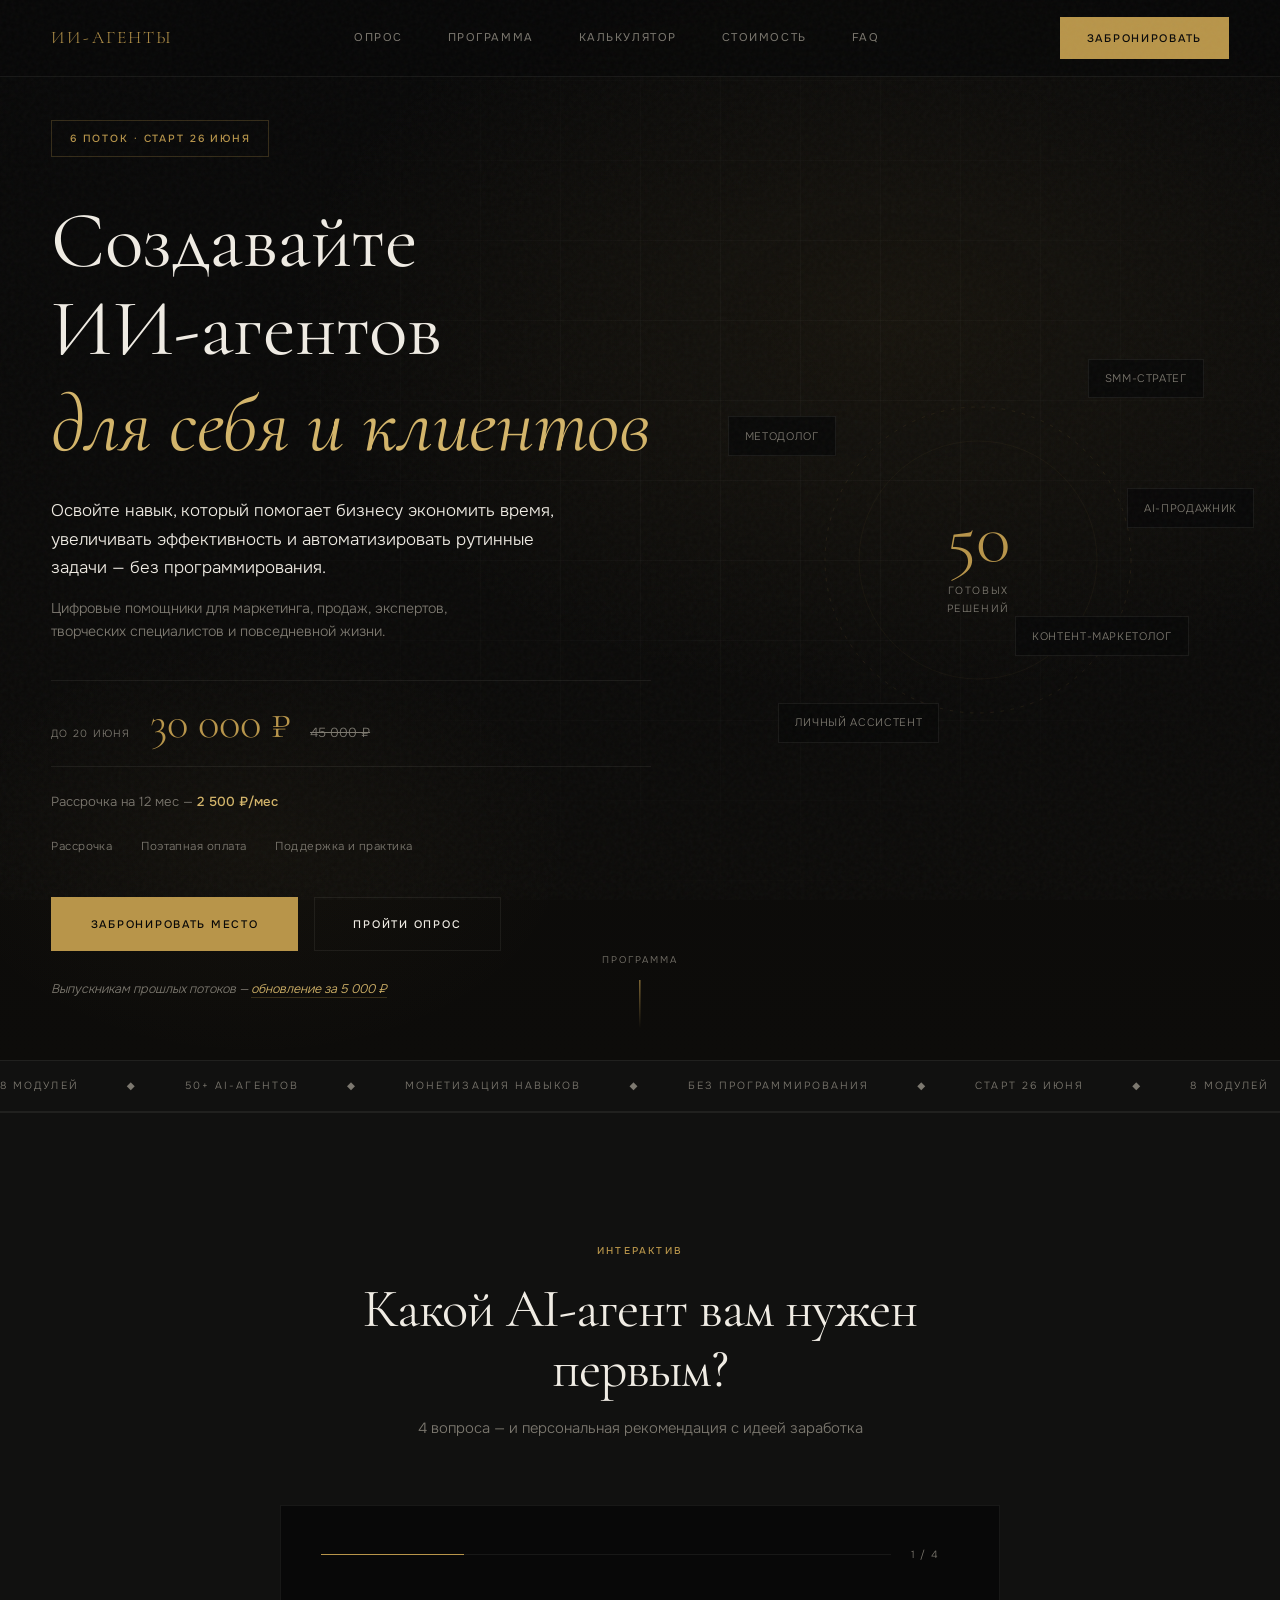
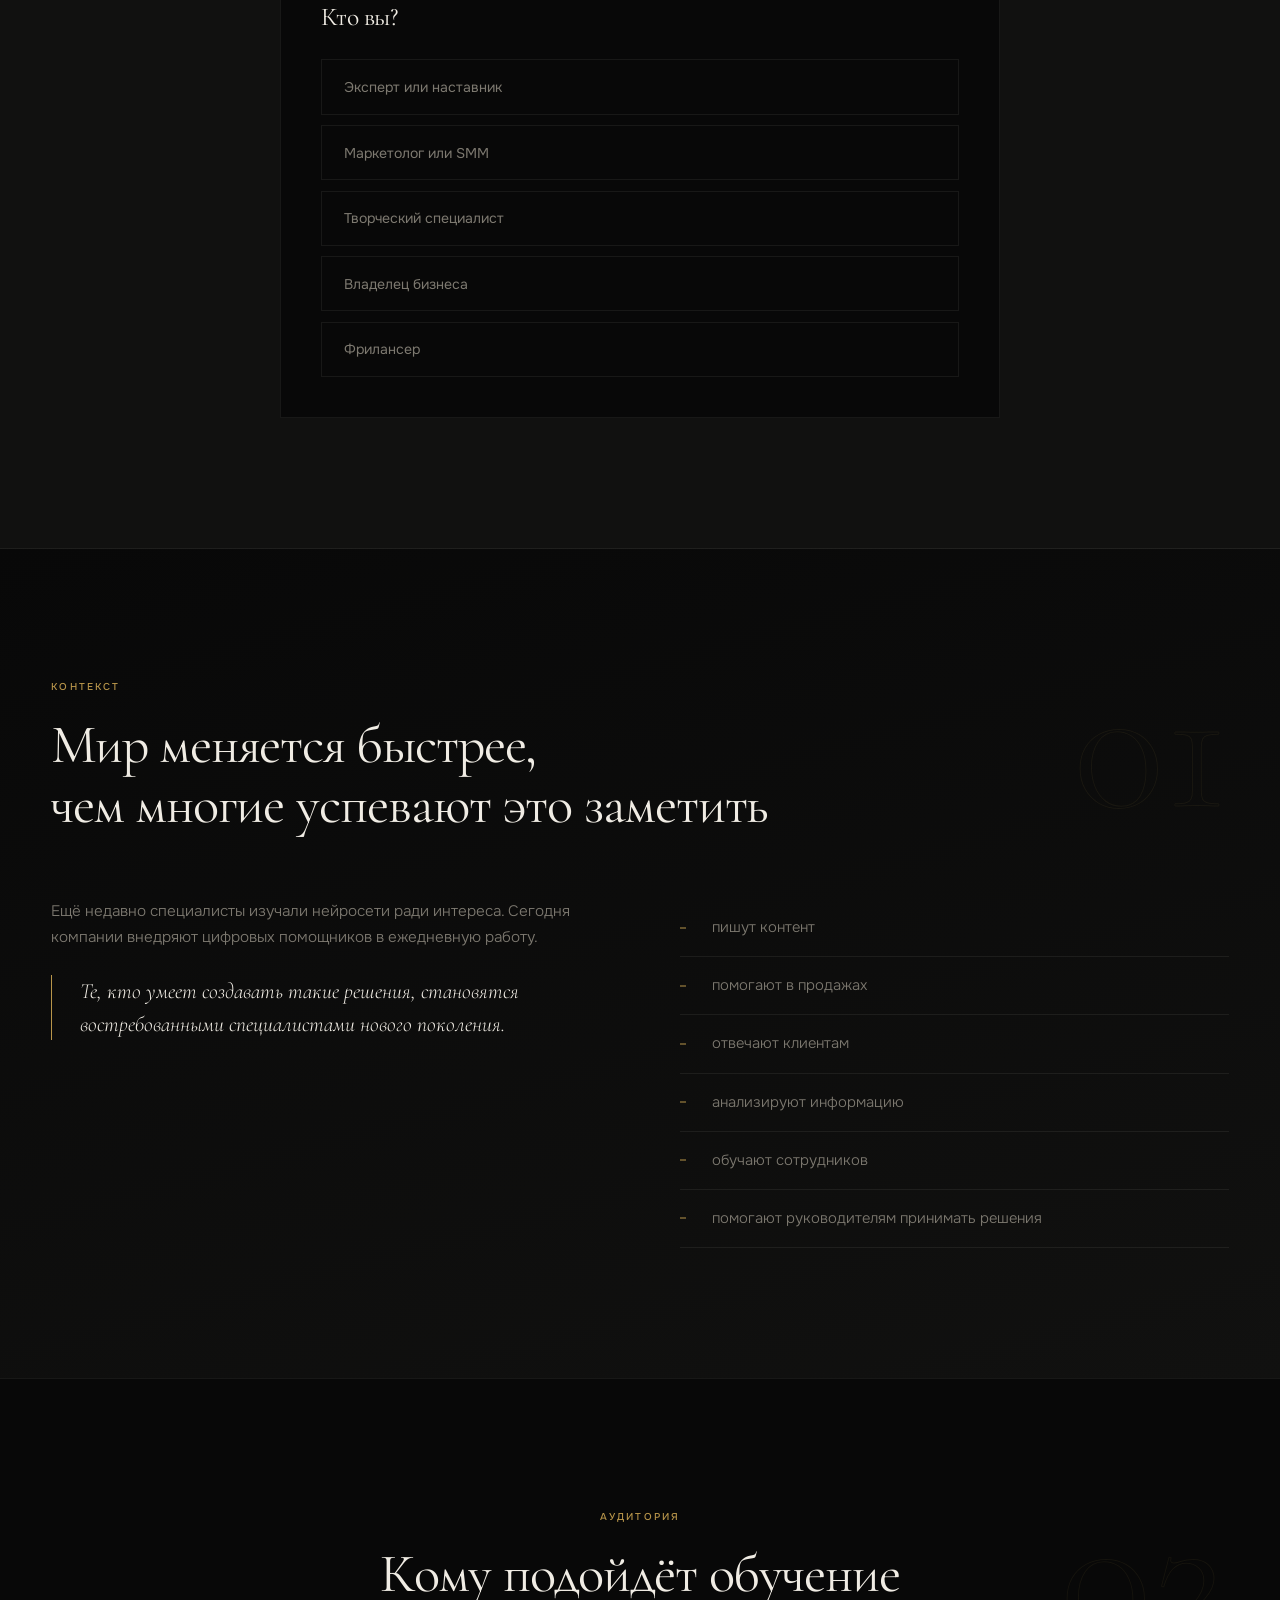
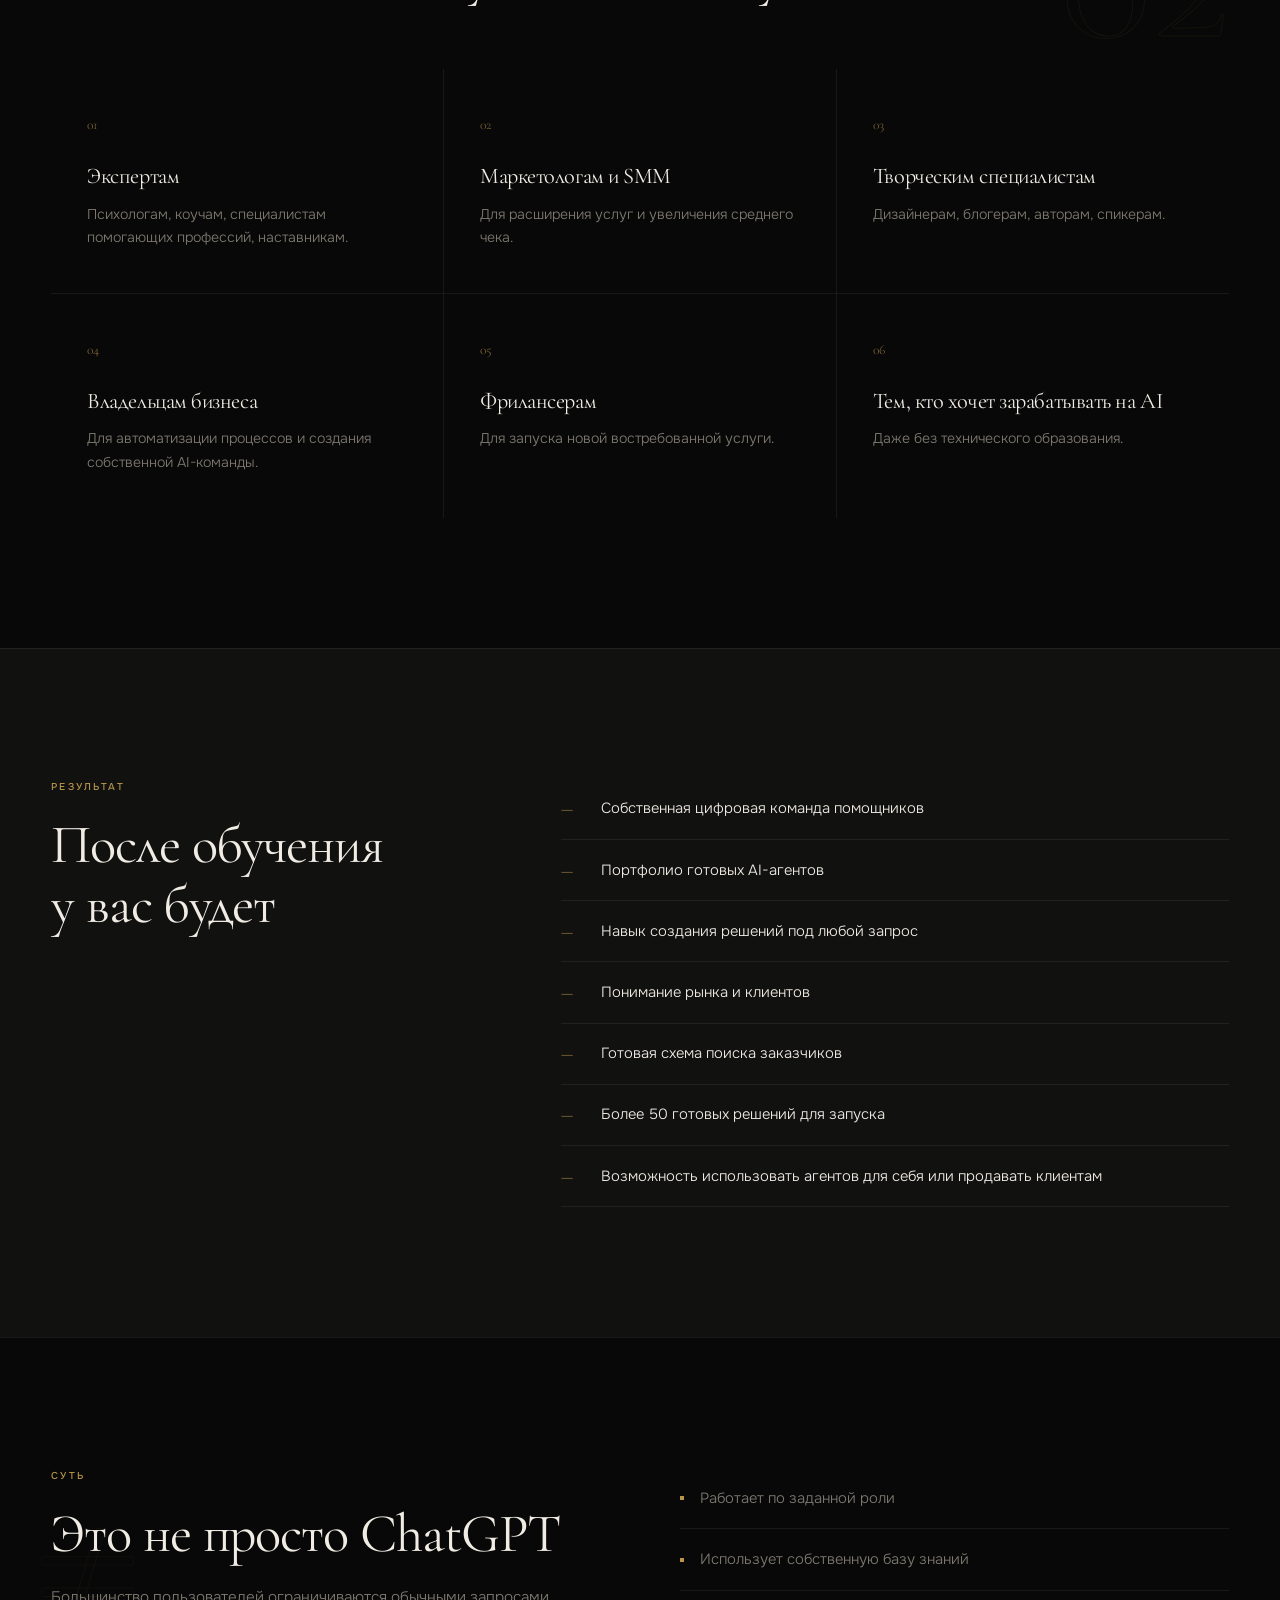
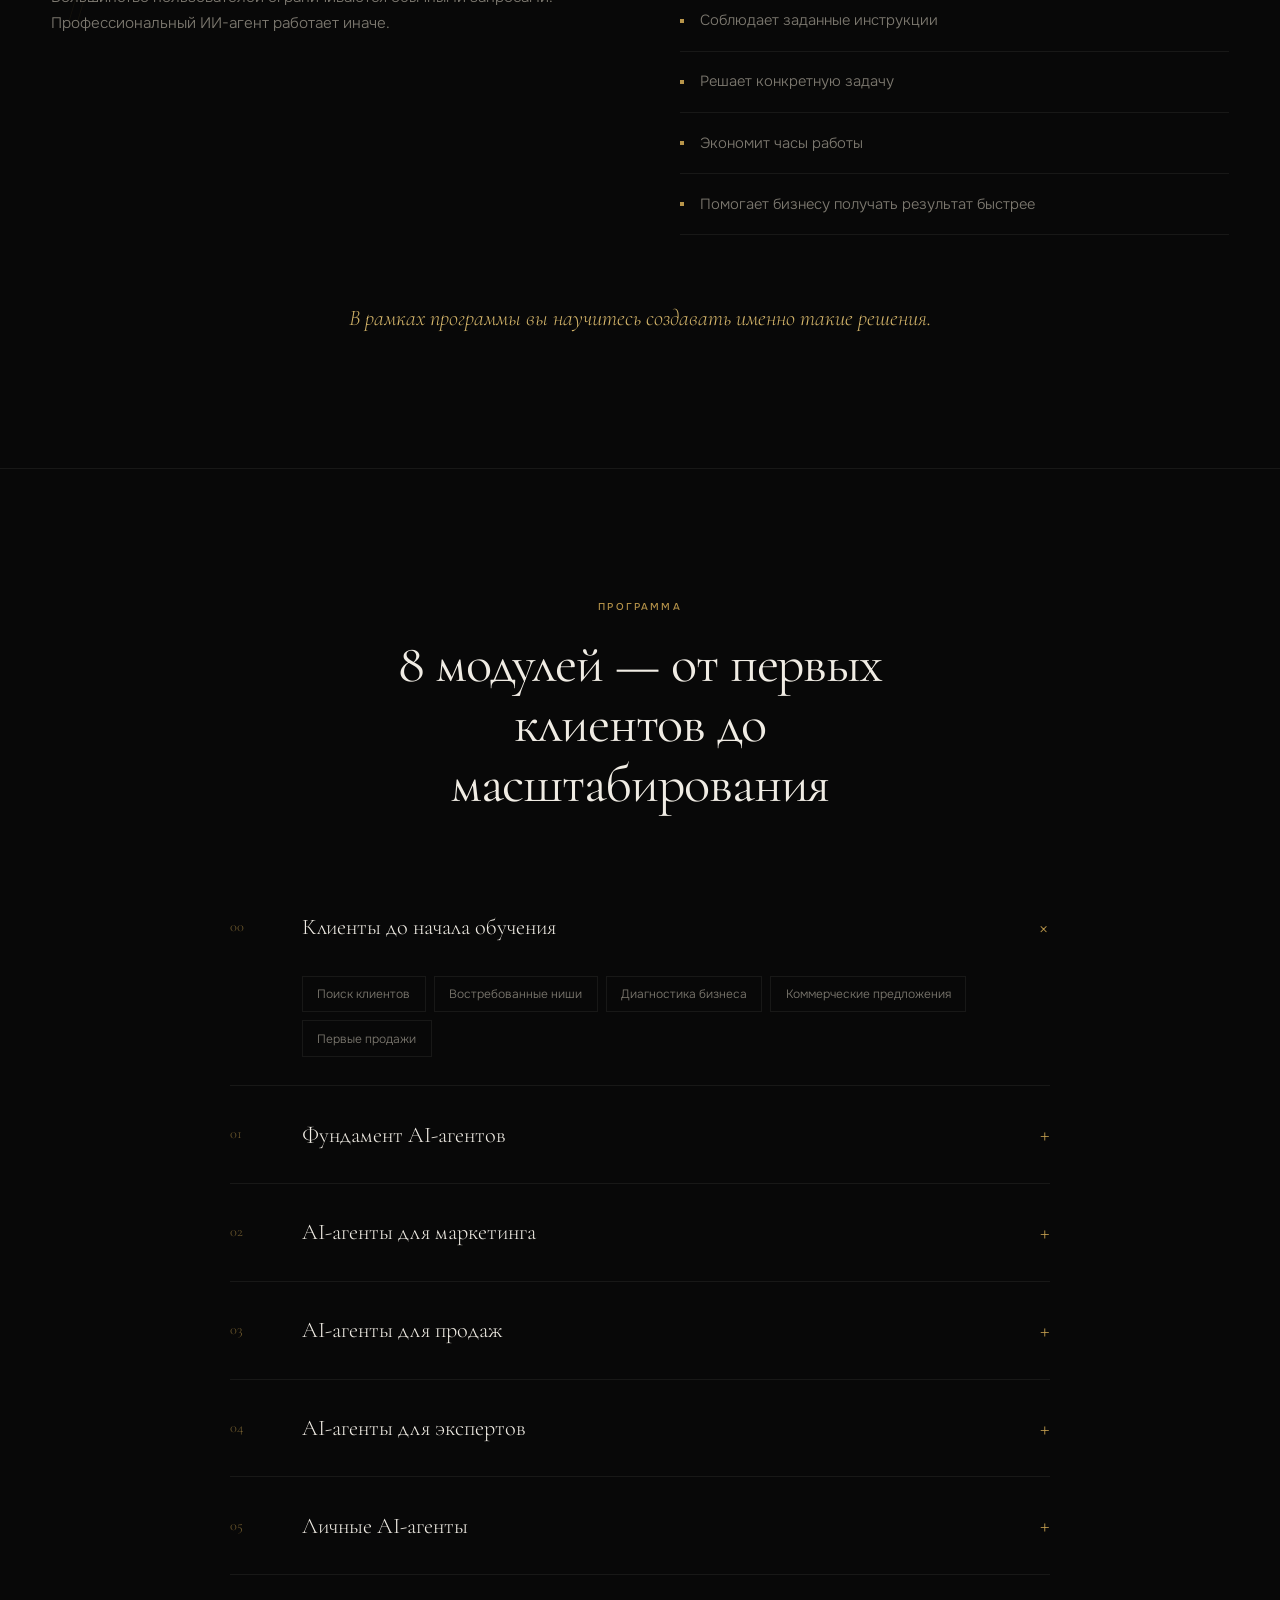
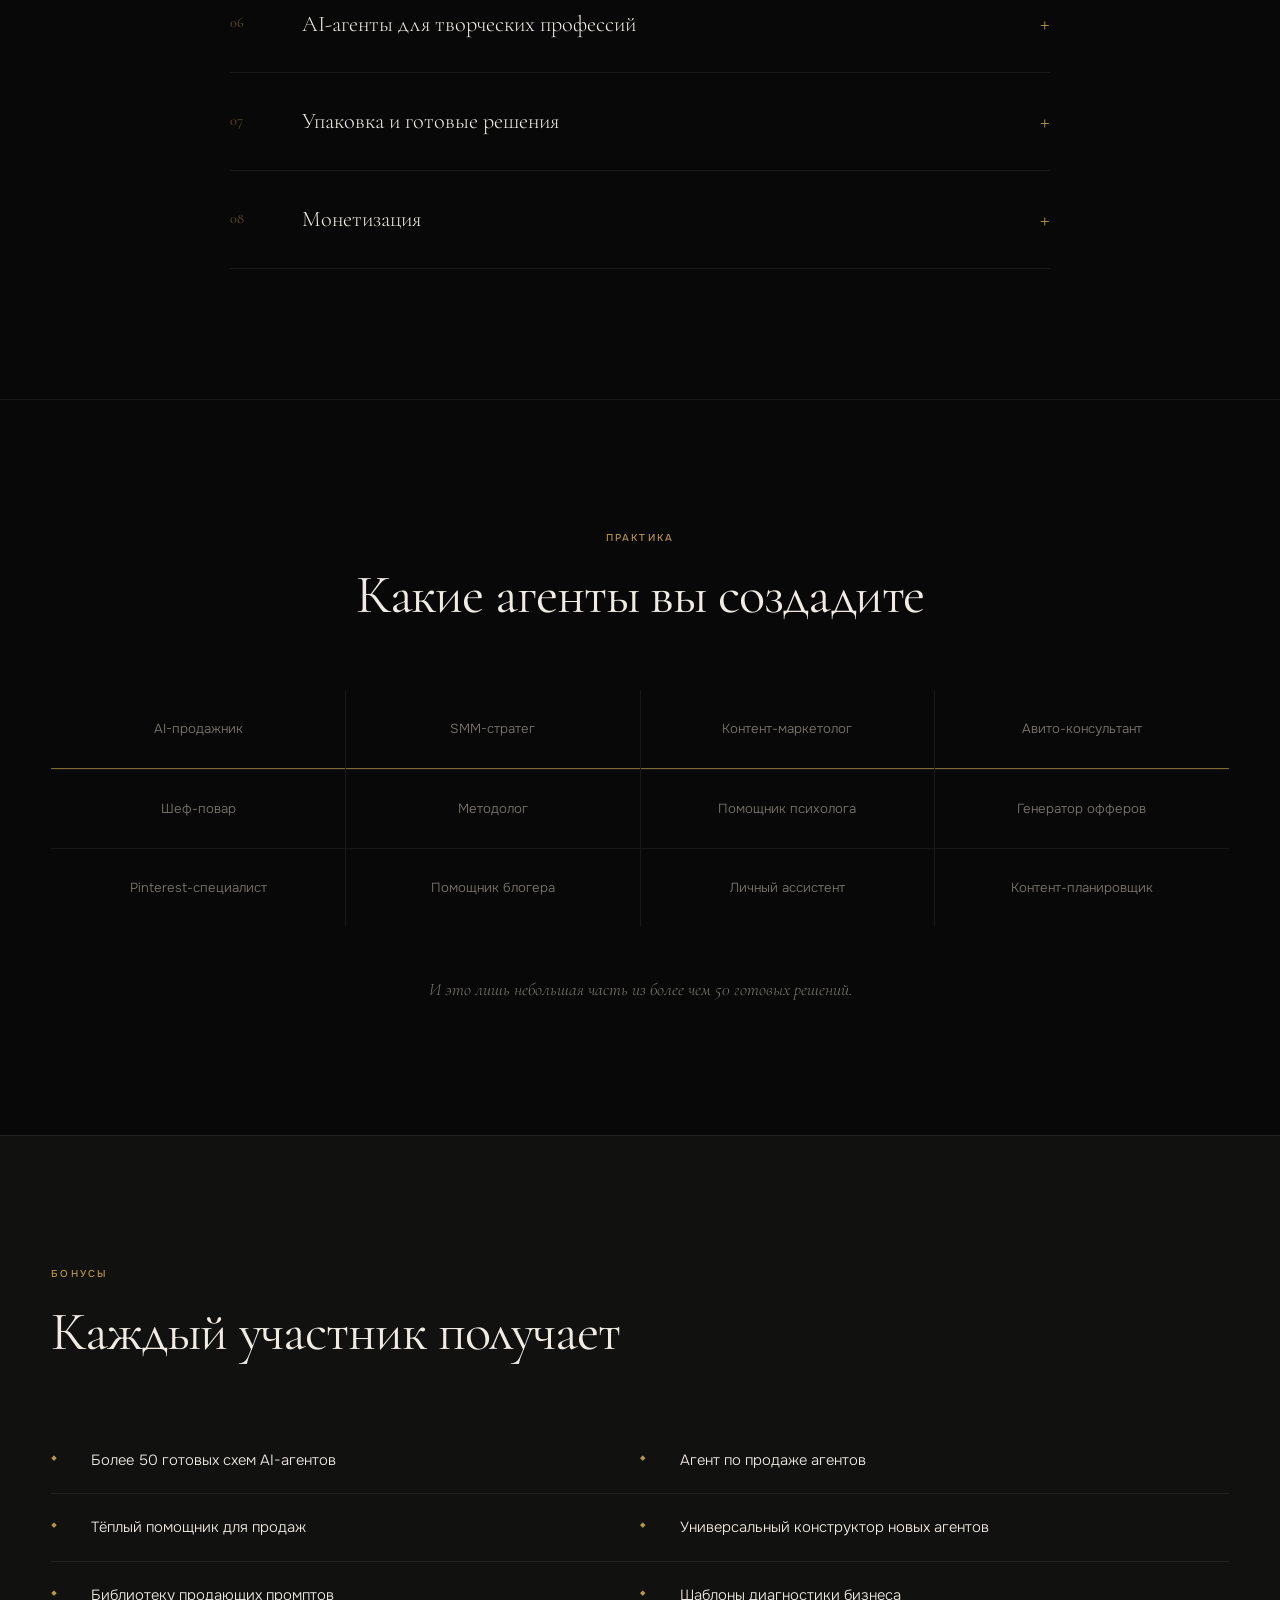
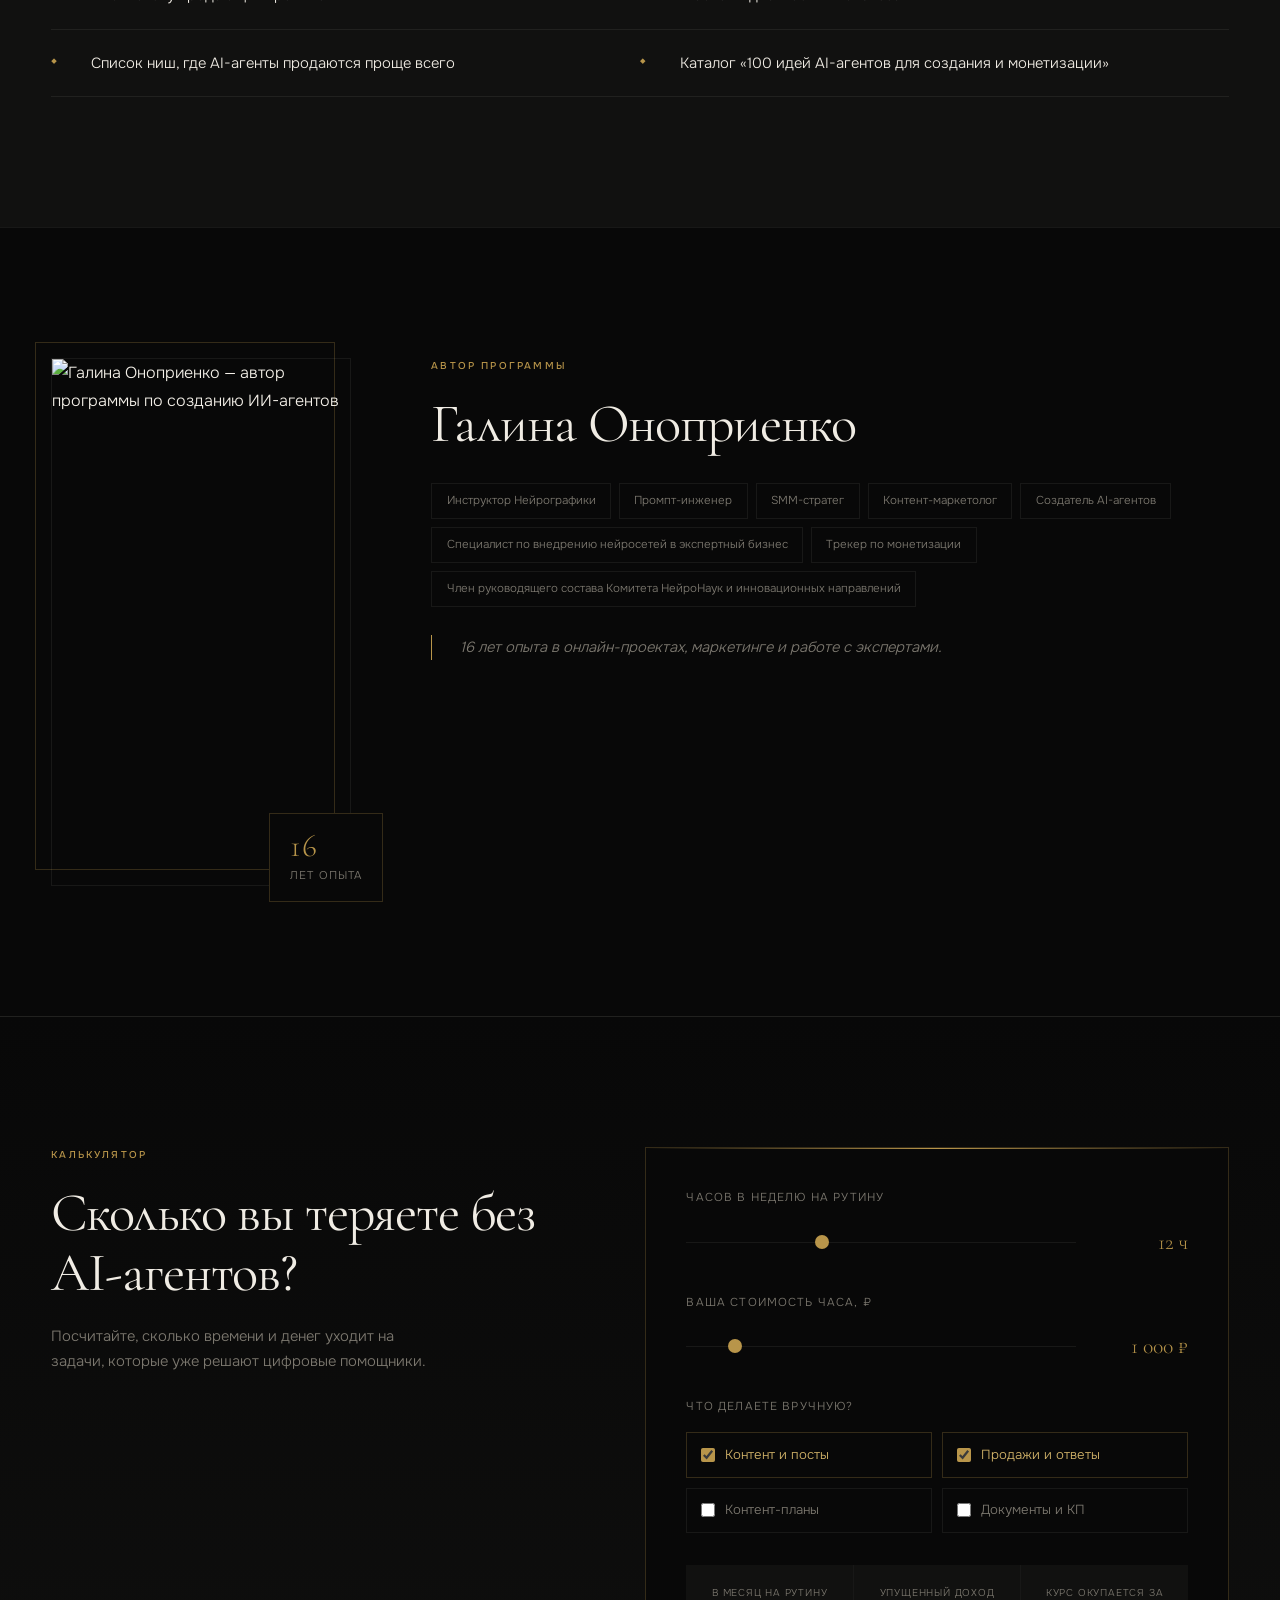
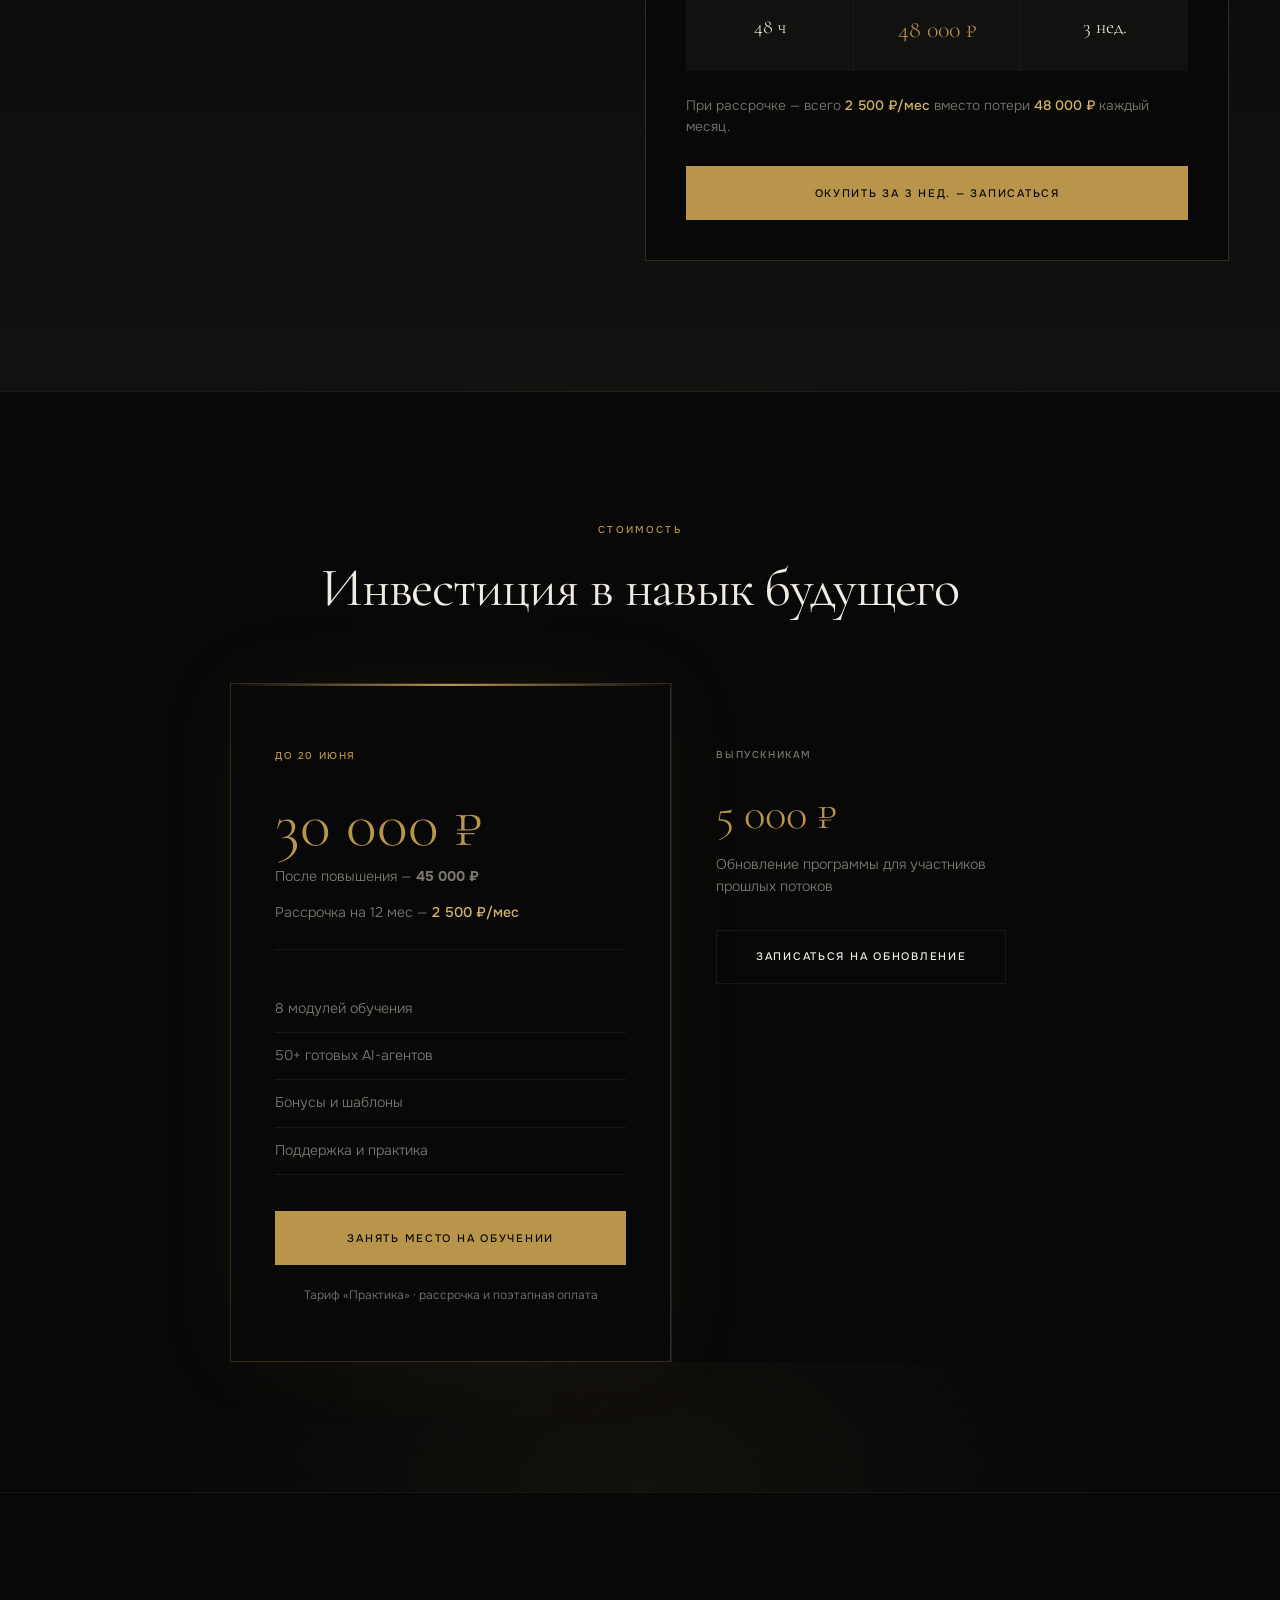
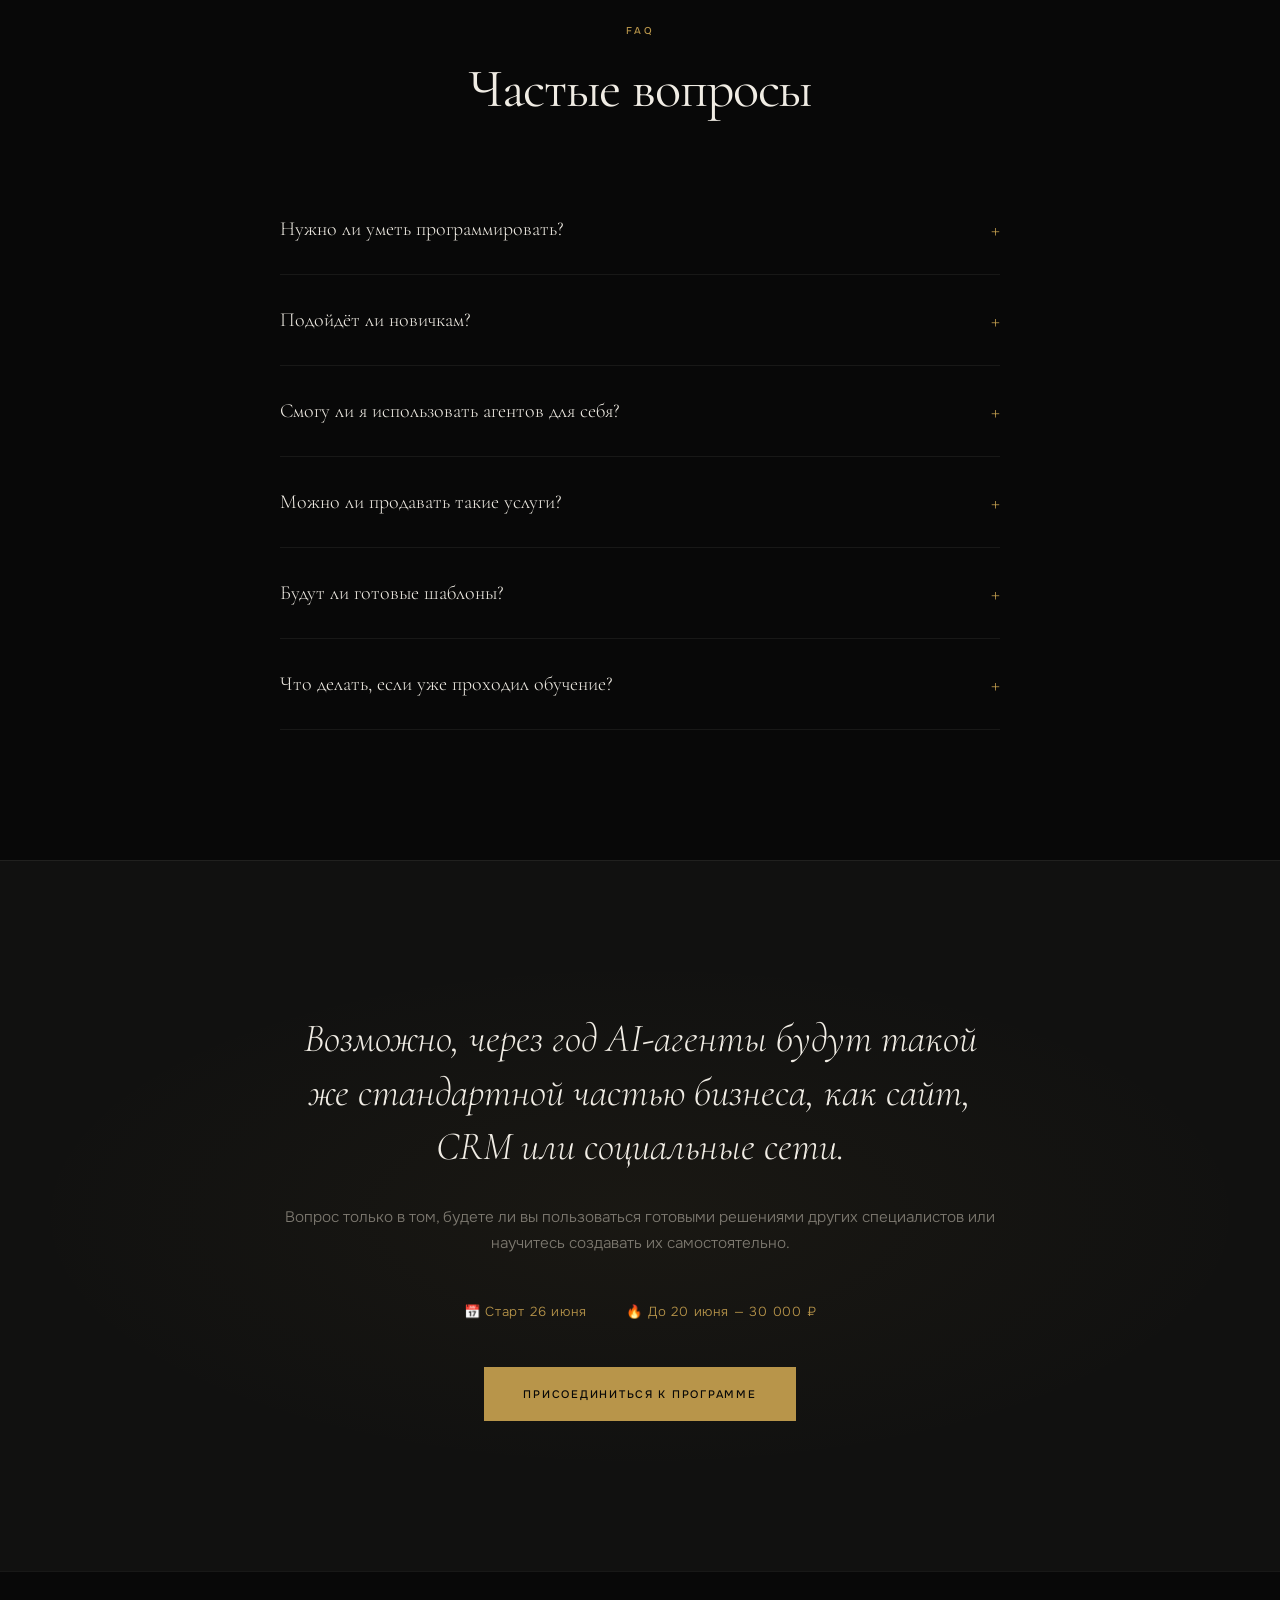
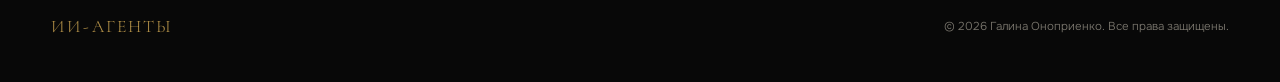
==== index.html @ c0284515 "Add files via upload" ====
<!DOCTYPE html>
<html lang="ru">
<head>
  <meta charset="UTF-8">
  <meta name="viewport" content="width=device-width, initial-scale=1.0">
  <title>Создание ИИ-агентов для бизнеса, экспертов и жизни — 6 поток</title>
  <meta name="description" content="Освойте создание ИИ-агентов без программирования. Более 50 готовых решений, монетизация навыков, старт 26 июня.">
  <link rel="preconnect" href="https://fonts.googleapis.com">
  <link rel="preconnect" href="https://fonts.gstatic.com" crossorigin>
  <link href="https://fonts.googleapis.com/css2?family=Cormorant+Garamond:ital,wght@0,400;0,500;0,600;1,400&family=Onest:wght@300;400;500&display=swap" rel="stylesheet">
  <link rel="stylesheet" href="styles.css">
</head>
<body>
  <div class="grain" aria-hidden="true"></div>
  <div class="cursor-glow" id="cursorGlow" aria-hidden="true"></div>

  <header class="header">
    <div class="container header__inner">
      <a href="#" class="logo">ИИ-Агенты</a>
      <nav class="nav" id="nav">
        <a href="#quiz">Опрос</a>
        <a href="#program">Программа</a>
        <a href="#calculator">Калькулятор</a>
        <a href="#pricing">Стоимость</a>
        <a href="#faq">FAQ</a>
      </nav>
      <a href="#pricing" class="btn btn--sm">Забронировать</a>
      <button class="burger" id="burger" aria-label="Меню">
        <span></span><span></span>
      </button>
    </div>
  </header>

  <main>
    <!-- Hero -->
    <section class="hero">
      <div class="hero__mesh" aria-hidden="true"></div>
      <div class="hero__grid-lines" aria-hidden="true"></div>
      <div class="container hero__layout">
        <div class="hero__content">
          <div class="hero__badge">6 поток · Старт 26 июня</div>
          <h1 class="hero__title">
            <span class="hero__title-line">Создавайте</span>
            <span class="hero__title-line">ИИ-агентов</span>
            <span class="hero__title-line hero__title-line--accent"><em>для себя и клиентов</em></span>
          </h1>
          <p class="hero__subtitle">
            Освойте навык, который помогает бизнесу экономить время, увеличивать эффективность
            и автоматизировать рутинные задачи — без программирования.
          </p>
          <p class="hero__desc">
            Цифровые помощники для маркетинга, продаж, экспертов, творческих специалистов
            и повседневной жизни.
          </p>
          <div class="hero__price">
            <span class="hero__price-label">До 20 июня</span>
            <span class="hero__price-value">30 000 ₽</span>
            <span class="hero__price-old">45 000 ₽</span>
          </div>
          <p class="hero__installment">Рассрочка на 12 мес — <strong>2 500 ₽/мес</strong></p>
          <div class="hero__tags">
            <span>Рассрочка</span>
            <span>Поэтапная оплата</span>
            <span>Поддержка и практика</span>
          </div>
          <div class="hero__actions">
            <a href="https://neirogalina.ru/page245" class="btn btn--magnetic" target="_blank" rel="noopener noreferrer">Забронировать место</a>
            <a href="#quiz" class="btn btn--ghost">Пройти опрос</a>
          </div>
          <p class="hero__alumni">Выпускникам прошлых потоков — <a href="https://neirogalina.ru/page237" target="_blank" rel="noopener noreferrer">обновление за 5 000 ₽</a></p>
        </div>
        <div class="hero__visual" aria-hidden="true">
          <div class="hero__ring">
            <svg viewBox="0 0 400 400" class="hero__ring-svg">
              <circle cx="200" cy="200" r="180" fill="none" stroke="currentColor" stroke-width="0.5" stroke-dasharray="4 8"/>
              <circle cx="200" cy="200" r="140" fill="none" stroke="currentColor" stroke-width="0.5" opacity="0.5"/>
            </svg>
            <div class="hero__ring-center">
              <span class="hero__ring-num" data-count="50">50</span>
              <span class="hero__ring-label">готовых<br>решений</span>
            </div>
          </div>
          <div class="agent-chip agent-chip--1">SMM-стратег</div>
          <div class="agent-chip agent-chip--2">AI-продажник</div>
          <div class="agent-chip agent-chip--3">Контент-маркетолог</div>
          <div class="agent-chip agent-chip--4">Методолог</div>
          <div class="agent-chip agent-chip--5">Личный ассистент</div>
        </div>
      </div>
      <div class="hero__scroll">
        <span>Программа</span>
        <div class="hero__scroll-line"></div>
      </div>
    </section>

    <div class="marquee" aria-hidden="true">
      <div class="marquee__track">
        <span>8 модулей</span><span class="marquee__dot">◆</span>
        <span>50+ AI-агентов</span><span class="marquee__dot">◆</span>
        <span>Монетизация навыков</span><span class="marquee__dot">◆</span>
        <span>Без программирования</span><span class="marquee__dot">◆</span>
        <span>Старт 26 июня</span><span class="marquee__dot">◆</span>
        <span>8 модулей</span><span class="marquee__dot">◆</span>
        <span>50+ AI-агентов</span><span class="marquee__dot">◆</span>
        <span>Монетизация навыков</span><span class="marquee__dot">◆</span>
        <span>Без программирования</span><span class="marquee__dot">◆</span>
        <span>Старт 26 июня</span><span class="marquee__dot">◆</span>
      </div>
    </div>

    <!-- Quiz -->
    <section class="section section--quiz reveal" id="quiz">
      <div class="container container--narrow">
        <div class="section__header section__header--center">
          <span class="section__label">Интерактив</span>
          <h2>Какой AI-агент вам нужен первым?</h2>
          <p class="section__desc">4 вопроса — и персональная рекомендация с идеей заработка</p>
        </div>

        <div class="quiz" id="quizApp">
          <div class="quiz__progress">
            <div class="quiz__progress-bar" id="quizProgress"></div>
            <span class="quiz__progress-text" id="quizProgressText">1 / 4</span>
          </div>

          <div class="quiz__step quiz__step--active" data-step="0">
            <h3 class="quiz__question">Кто вы?</h3>
            <div class="quiz__options">
              <button type="button" class="quiz__option" data-q="role" data-v="expert">Эксперт или наставник</button>
              <button type="button" class="quiz__option" data-q="role" data-v="marketer">Маркетолог или SMM</button>
              <button type="button" class="quiz__option" data-q="role" data-v="creative">Творческий специалист</button>
              <button type="button" class="quiz__option" data-q="role" data-v="business">Владелец бизнеса</button>
              <button type="button" class="quiz__option" data-q="role" data-v="freelancer">Фрилансер</button>
            </div>
          </div>

          <div class="quiz__step" data-step="1">
            <h3 class="quiz__question">Что для вас важнее?</h3>
            <div class="quiz__options">
              <button type="button" class="quiz__option" data-q="goal" data-v="earn">Зарабатывать на новой услуге</button>
              <button type="button" class="quiz__option" data-q="goal" data-v="automate">Автоматизировать свою работу</button>
              <button type="button" class="quiz__option" data-q="goal" data-v="sell">Продавать AI-решения клиентам</button>
              <button type="button" class="quiz__option" data-q="goal" data-v="both">И зарабатывать, и для себя</button>
            </div>
          </div>

          <div class="quiz__step" data-step="2">
            <h3 class="quiz__question">Какие задачи отнимают больше всего времени?</h3>
            <div class="quiz__options">
              <button type="button" class="quiz__option" data-q="task" data-v="content">Контент и SMM</button>
              <button type="button" class="quiz__option" data-q="task" data-v="sales">Продажи и переписка</button>
              <button type="button" class="quiz__option" data-q="task" data-v="expert">Работа с клиентами-экспертами</button>
              <button type="button" class="quiz__option" data-q="task" data-v="ops">Рутина и планирование</button>
            </div>
          </div>

          <div class="quiz__step" data-step="3">
            <h3 class="quiz__question">Сколько часов в неделю готовы уделять?</h3>
            <div class="quiz__options">
              <button type="button" class="quiz__option" data-q="time" data-v="light">2–3 часа</button>
              <button type="button" class="quiz__option" data-q="time" data-v="medium">5–7 часов</button>
              <button type="button" class="quiz__option" data-q="time" data-v="intense">10+ часов</button>
            </div>
          </div>

          <div class="quiz__result" id="quizResult" hidden>
            <span class="quiz__result-label">Ваш результат</span>
            <h3 class="quiz__result-title" id="resultTitle"></h3>
            <div class="quiz__result-agents" id="resultAgents"></div>
            <p class="quiz__result-earn" id="resultEarn"></p>
            <p class="quiz__result-desc" id="resultDesc"></p>
            <ul class="quiz__result-modules" id="resultModules"></ul>
            <div class="quiz__result-actions">
              <a href="https://neirogalina.ru/page245" class="btn btn--magnetic" target="_blank" rel="noopener noreferrer">Записаться на курс</a>
              <button type="button" class="btn btn--ghost" id="quizRestart">Пройти снова</button>
            </div>
          </div>
        </div>
      </div>
    </section>

    <!-- Why now -->
    <section class="section section--why reveal">
      <span class="section__ghost-num" aria-hidden="true">01</span>
      <div class="container">
        <div class="section__header">
          <span class="section__label">Контекст</span>
          <h2>Мир меняется быстрее,<br>чем многие успевают это заметить</h2>
        </div>
        <div class="why__grid">
          <div class="why__text">
            <p>Ещё недавно специалисты изучали нейросети ради интереса. Сегодня компании внедряют цифровых помощников в ежедневную работу.</p>
            <p class="why__highlight">Те, кто умеет создавать такие решения, становятся востребованными специалистами нового поколения.</p>
          </div>
          <ul class="why__list">
            <li>пишут контент</li>
            <li>помогают в продажах</li>
            <li>отвечают клиентам</li>
            <li>анализируют информацию</li>
            <li>обучают сотрудников</li>
            <li>помогают руководителям принимать решения</li>
          </ul>
        </div>
      </div>
    </section>

    <!-- Audience -->
    <section class="section reveal">
      <span class="section__ghost-num" aria-hidden="true">02</span>
      <div class="container">
        <div class="section__header section__header--center">
          <span class="section__label">Аудитория</span>
          <h2>Кому подойдёт обучение</h2>
        </div>
        <div class="cards cards--3">
          <article class="card">
            <span class="card__icon">01</span>
            <h3>Экспертам</h3>
            <p>Психологам, коучам, специалистам помогающих профессий, наставникам.</p>
          </article>
          <article class="card">
            <span class="card__icon">02</span>
            <h3>Маркетологам и SMM</h3>
            <p>Для расширения услуг и увеличения среднего чека.</p>
          </article>
          <article class="card">
            <span class="card__icon">03</span>
            <h3>Творческим специалистам</h3>
            <p>Дизайнерам, блогерам, авторам, спикерам.</p>
          </article>
          <article class="card">
            <span class="card__icon">04</span>
            <h3>Владельцам бизнеса</h3>
            <p>Для автоматизации процессов и создания собственной AI-команды.</p>
          </article>
          <article class="card">
            <span class="card__icon">05</span>
            <h3>Фрилансерам</h3>
            <p>Для запуска новой востребованной услуги.</p>
          </article>
          <article class="card">
            <span class="card__icon">06</span>
            <h3>Тем, кто хочет зарабатывать на AI</h3>
            <p>Даже без технического образования.</p>
          </article>
        </div>
      </div>
    </section>

    <!-- Results -->
    <section class="section section--dark reveal">
      <div class="container">
        <div class="results-block">
          <div class="section__header">
            <span class="section__label">Результат</span>
            <h2>После обучения<br>у вас будет</h2>
          </div>
          <ul class="checklist">
          <li>Собственная цифровая команда помощников</li>
          <li>Портфолио готовых AI-агентов</li>
          <li>Навык создания решений под любой запрос</li>
          <li>Понимание рынка и клиентов</li>
          <li>Готовая схема поиска заказчиков</li>
          <li>Более 50 готовых решений для запуска</li>
          <li>Возможность использовать агентов для себя или продавать клиентам</li>
          </ul>
        </div>
      </div>
    </section>

    <!-- What is agent -->
    <section class="section section--agent reveal">
      <div class="container">
        <div class="agent-block">
          <div class="agent-block__deco" aria-hidden="true">≠</div>
          <div class="agent-block__content">
            <span class="section__label">Суть</span>
            <h2>Это не просто ChatGPT</h2>
            <p>Большинство пользователей ограничиваются обычными запросами. Профессиональный ИИ-агент работает иначе.</p>
          </div>
          <ul class="agent-features">
            <li>Работает по заданной роли</li>
            <li>Использует собственную базу знаний</li>
            <li>Соблюдает заданные инструкции</li>
            <li>Решает конкретную задачу</li>
            <li>Экономит часы работы</li>
            <li>Помогает бизнесу получать результат быстрее</li>
          </ul>
        </div>
        <p class="agent-note">В рамках программы вы научитесь создавать именно такие решения.</p>
      </div>
    </section>

    <!-- Program -->
    <section class="section section--program" id="program">
      <div class="container">
        <div class="section__header section__header--center">
          <span class="section__label">Программа</span>
          <h2>8 модулей — от первых клиентов до масштабирования</h2>
        </div>
        <div class="modules">
          <details class="module" open>
            <summary>
              <span class="module__num">00</span>
              <span class="module__title">Клиенты до начала обучения</span>
            </summary>
            <ul class="module__topics">
              <li>Поиск клиентов</li>
              <li>Востребованные ниши</li>
              <li>Диагностика бизнеса</li>
              <li>Коммерческие предложения</li>
              <li>Первые продажи</li>
            </ul>
          </details>
          <details class="module">
            <summary>
              <span class="module__num">01</span>
              <span class="module__title">Фундамент AI-агентов</span>
            </summary>
            <ul class="module__topics">
              <li>Архитектура агентов</li>
              <li>Системные инструкции</li>
              <li>Базы знаний</li>
              <li>Работа с документами</li>
              <li>Создание первого агента</li>
            </ul>
          </details>
          <details class="module">
            <summary>
              <span class="module__num">02</span>
              <span class="module__title">AI-агенты для маркетинга</span>
            </summary>
            <ul class="module__topics">
              <li>SMM-стратег</li>
              <li>Контент-маркетолог</li>
              <li>Копирайтер</li>
              <li>Pinterest-специалист</li>
              <li>Сценарист Reels</li>
              <li>Контент-планировщик</li>
              <li>Аналитик контента</li>
            </ul>
          </details>
          <details class="module">
            <summary>
              <span class="module__num">03</span>
              <span class="module__title">AI-агенты для продаж</span>
            </summary>
            <ul class="module__topics">
              <li>Менеджер по продажам</li>
              <li>Генератор офферов</li>
              <li>Диагност клиентских запросов</li>
              <li>Специалист по прогревам</li>
              <li>Обработчик возражений</li>
              <li>Консультант по продуктам</li>
            </ul>
          </details>
          <details class="module">
            <summary>
              <span class="module__num">04</span>
              <span class="module__title">AI-агенты для экспертов</span>
            </summary>
            <ul class="module__topics">
              <li>Помощник психолога</li>
              <li>Помощник коуча</li>
              <li>Помощник нейрографа</li>
              <li>Методолог обучения</li>
              <li>Создатель уроков</li>
              <li>Помощник онлайн-школы</li>
            </ul>
          </details>
          <details class="module">
            <summary>
              <span class="module__num">05</span>
              <span class="module__title">Личные AI-агенты</span>
            </summary>
            <ul class="module__topics">
              <li>Шеф-повар</li>
              <li>Помощник по продажам на Авито</li>
              <li>Планировщик дня</li>
              <li>Помощник по покупкам</li>
              <li>Консультант по путешествиям</li>
              <li>Помощник по бюджету</li>
              <li>Карьерный консультант</li>
              <li>Семейный помощник</li>
            </ul>
          </details>
          <details class="module">
            <summary>
              <span class="module__num">06</span>
              <span class="module__title">AI-агенты для творческих профессий</span>
            </summary>
            <ul class="module__topics">
              <li>Помощник блогера</li>
              <li>Помощник дизайнера</li>
              <li>Контент-редактор</li>
              <li>Генератор идей</li>
              <li>Креативный директор</li>
              <li>Помощник автора</li>
            </ul>
          </details>
          <details class="module">
            <summary>
              <span class="module__num">07</span>
              <span class="module__title">Упаковка и готовые решения</span>
            </summary>
            <ul class="module__topics">
              <li>Создание продукта</li>
              <li>Передача клиенту</li>
              <li>Настройка под нишу</li>
              <li>Портфолио</li>
              <li>Презентация услуг</li>
            </ul>
          </details>
          <details class="module">
            <summary>
              <span class="module__num">08</span>
              <span class="module__title">Монетизация</span>
            </summary>
            <ul class="module__topics">
              <li>Ценообразование</li>
              <li>Продажа услуг</li>
              <li>Повторные продажи</li>
              <li>Пакетные предложения</li>
              <li>Масштабирование</li>
            </ul>
          </details>
        </div>
      </div>
    </section>

    <!-- Agents grid -->
    <section class="section">
      <div class="container">
        <div class="section__header section__header--center">
          <span class="section__label">Практика</span>
          <h2>Какие агенты вы создадите</h2>
        </div>
        <div class="agents-grid">
          <span data-agent>AI-продажник</span>
          <span data-agent>SMM-стратег</span>
          <span data-agent>Контент-маркетолог</span>
          <span data-agent>Авито-консультант</span>
          <span data-agent>Шеф-повар</span>
          <span data-agent>Методолог</span>
          <span data-agent>Помощник психолога</span>
          <span data-agent>Генератор офферов</span>
          <span data-agent>Pinterest-специалист</span>
          <span data-agent>Помощник блогера</span>
          <span data-agent>Личный ассистент</span>
          <span data-agent>Контент-планировщик</span>
        </div>
        <p class="agents-note">И это лишь небольшая часть из более чем 50 готовых решений.</p>
      </div>
    </section>

    <!-- Bonuses -->
    <section class="section section--dark">
      <div class="container">
        <div class="section__header">
          <span class="section__label">Бонусы</span>
          <h2>Каждый участник получает</h2>
        </div>
        <ul class="bonuses">
          <li>Более 50 готовых схем AI-агентов</li>
          <li>Агент по продаже агентов</li>
          <li>Тёплый помощник для продаж</li>
          <li>Универсальный конструктор новых агентов</li>
          <li>Библиотеку продающих промптов</li>
          <li>Шаблоны диагностики бизнеса</li>
          <li>Список ниш, где AI-агенты продаются проще всего</li>
          <li>Каталог «100 идей AI-агентов для создания и монетизации»</li>
        </ul>
      </div>
    </section>

    <!-- Author -->
    <section class="section section--author reveal">
      <div class="container">
        <div class="author">
          <div class="author__photo">
            <div class="author__frame" aria-hidden="true"></div>
            <img
              src="images/author.jpg"
              alt="Галина Оноприенко — автор программы по созданию ИИ-агентов"
              class="author__img"
              width="396"
              height="528"
              loading="lazy"
            >
            <p class="author__years"><span>16</span> лет опыта</p>
          </div>
          <div class="author__info">
            <span class="section__label">Автор программы</span>
            <h2>Галина Оноприенко</h2>
            <ul class="author__roles">
              <li>Инструктор Нейрографики</li>
              <li>Промпт-инженер</li>
              <li>SMM-стратег</li>
              <li>Контент-маркетолог</li>
              <li>Создатель AI-агентов</li>
              <li>Специалист по внедрению нейросетей в экспертный бизнес</li>
              <li>Трекер по монетизации</li>
              <li>Член руководящего состава Комитета НейроНаук и инновационных направлений</li>
            </ul>
            <p class="author__exp">16 лет опыта в онлайн-проектах, маркетинге и работе с экспертами.</p>
          </div>
        </div>
      </div>
    </section>

    <!-- Calculator -->
    <section class="section section--calculator reveal" id="calculator">
      <div class="container">
        <div class="calc-layout">
          <div class="calc-intro">
            <span class="section__label">Калькулятор</span>
            <h2>Сколько вы теряете без AI-агентов?</h2>
            <p>Посчитайте, сколько времени и денег уходит на задачи, которые уже решают цифровые помощники.</p>
          </div>

          <div class="calc-panel" id="calcApp">
            <div class="calc-field">
              <label for="calcHours">Часов в неделю на рутину</label>
              <div class="calc-slider-wrap">
                <input type="range" id="calcHours" min="2" max="40" value="15" step="1">
                <output id="calcHoursOut" class="calc-output">15 ч</output>
              </div>
            </div>

            <div class="calc-field">
              <label for="calcRate">Ваша стоимость часа, ₽</label>
              <div class="calc-slider-wrap">
                <input type="range" id="calcRate" min="500" max="5000" value="1000" step="100">
                <output id="calcRateOut" class="calc-output">1 000 ₽</output>
              </div>
            </div>

            <div class="calc-tasks">
              <span class="calc-tasks__label">Что делаете вручную?</span>
              <div class="calc-tasks__grid">
                <label class="calc-task"><input type="checkbox" value="content" checked> Контент и посты</label>
                <label class="calc-task"><input type="checkbox" value="sales" checked> Продажи и ответы</label>
                <label class="calc-task"><input type="checkbox" value="plans"> Контент-планы</label>
                <label class="calc-task"><input type="checkbox" value="docs"> Документы и КП</label>
              </div>
            </div>

            <div class="calc-results">
              <div class="calc-result">
                <span class="calc-result__label">В месяц на рутину</span>
                <span class="calc-result__value" id="calcMonthlyHours">60 ч</span>
              </div>
              <div class="calc-result calc-result--accent">
                <span class="calc-result__label">Упущенный доход</span>
                <span class="calc-result__value" id="calcLost">60 000 ₽</span>
              </div>
              <div class="calc-result">
                <span class="calc-result__label">Курс окупается за</span>
                <span class="calc-result__value" id="calcPayback">2 нед.</span>
              </div>
            </div>

            <p class="calc-note" id="calcNote">
              При рассрочке — всего <strong>2 500 ₽/мес</strong> вместо потери <strong id="calcLostShort">60 000 ₽</strong> каждый месяц.
            </p>

            <a href="https://neirogalina.ru/page245" class="btn btn--full btn--magnetic" target="_blank" rel="noopener noreferrer">Окупить за 2 недели — записаться</a>
          </div>
        </div>
      </div>
    </section>

    <!-- Pricing -->
    <section class="section section--pricing" id="pricing">
      <div class="container">
        <div class="section__header section__header--center">
          <span class="section__label">Стоимость</span>
          <h2>Инвестиция в навык будущего</h2>
        </div>
        <div class="pricing">
          <div class="pricing__card pricing__card--main">
            <div class="pricing__badge">До 20 июня</div>
            <div class="pricing__amount">30 000 ₽</div>
            <p class="pricing__after">После повышения — <strong>45 000 ₽</strong></p>
            <p class="pricing__installment">Рассрочка на 12 мес — <strong>2 500 ₽/мес</strong></p>
            <ul class="pricing__features">
              <li>8 модулей обучения</li>
              <li>50+ готовых AI-агентов</li>
              <li>Бонусы и шаблоны</li>
              <li>Поддержка и практика</li>
            </ul>
            <a href="https://neirogalina.ru/page245" class="btn btn--full btn--magnetic" target="_blank" rel="noopener noreferrer">Занять место на обучении</a>
            <p class="pricing__note">Тариф «Практика» · рассрочка и поэтапная оплата</p>
          </div>
          <div class="pricing__card pricing__card--alumni">
            <div class="pricing__badge pricing__badge--muted">Выпускникам</div>
            <div class="pricing__amount pricing__amount--sm">5 000 ₽</div>
            <p>Обновление программы для участников прошлых потоков</p>
            <a href="https://neirogalina.ru/page237" class="btn btn--full btn--ghost" target="_blank" rel="noopener noreferrer">Записаться на обновление</a>
          </div>
        </div>
      </div>
    </section>

    <!-- FAQ -->
    <section class="section" id="faq">
      <div class="container container--narrow">
        <div class="section__header section__header--center">
          <span class="section__label">FAQ</span>
          <h2>Частые вопросы</h2>
        </div>
        <div class="faq">
          <details class="faq__item">
            <summary>Нужно ли уметь программировать?</summary>
            <p>Нет. Программа построена так, чтобы освоить создание агентов без технического образования.</p>
          </details>
          <details class="faq__item">
            <summary>Подойдёт ли новичкам?</summary>
            <p>Да. Обучение начинается с основ и ведёт вас шаг за шагом к готовым решениям.</p>
          </details>
          <details class="faq__item">
            <summary>Смогу ли я использовать агентов для себя?</summary>
            <p>Да. Вы создадите личных помощников и цифровую команду для собственных задач.</p>
          </details>
          <details class="faq__item">
            <summary>Можно ли продавать такие услуги?</summary>
            <p>Да. Отдельный модуль посвящён монетизации, ценообразованию и масштабированию.</p>
          </details>
          <details class="faq__item">
            <summary>Будут ли готовые шаблоны?</summary>
            <p>Да, более 50 готовых схем и решений для быстрого запуска.</p>
          </details>
          <details class="faq__item">
            <summary>Что делать, если уже проходил обучение?</summary>
            <p>Для выпускников действует специальная стоимость — 5 000 рублей за обновление программы.</p>
          </details>
        </div>
      </div>
    </section>

    <!-- Final CTA -->
    <section class="section section--final reveal">
      <div class="final__mesh" aria-hidden="true"></div>
      <div class="container container--narrow">
        <blockquote class="final-quote">
          Возможно, через год AI-агенты будут такой же стандартной частью бизнеса, как сайт, CRM или социальные сети.
        </blockquote>
        <p class="final-text">
          Вопрос только в том, будете ли вы пользоваться готовыми решениями других специалистов
          или научитесь создавать их самостоятельно.
        </p>
        <div class="final-meta">
          <span>📅 Старт 26 июня</span>
          <span>🔥 До 20 июня — 30 000 ₽</span>
        </div>
        <a href="https://neirogalina.ru/page245" class="btn btn--magnetic" target="_blank" rel="noopener noreferrer">Присоединиться к программе</a>
      </div>
    </section>
  </main>

  <footer class="footer">
    <div class="container footer__inner">
      <span class="logo">ИИ-Агенты</span>
      <p>© 2026 Галина Оноприенко. Все права защищены.</p>
    </div>
  </footer>

  <script src="script.js"></script>
</body>
</html>
---- styles.css ----
/* ─── Design system: editorial luxury + neural atmosphere ─── */
:root {
  --bg: #080808;
  --bg-elevated: #111110;
  --bg-card: #161614;
  --text: #f0ece4;
  --text-muted: #7d7970;
  --accent: #b8954a;
  --accent-light: #d4b56a;
  --accent-glow: rgba(184, 149, 74, 0.15);
  --border: rgba(240, 236, 228, 0.07);
  --border-accent: rgba(184, 149, 74, 0.25);
  --font-display: 'Cormorant Garamond', Georgia, serif;
  --font-body: 'Onest', system-ui, sans-serif;
  --radius: 0;
  --transition: 0.4s cubic-bezier(0.22, 1, 0.36, 1);
  --ease-out: cubic-bezier(0.16, 1, 0.3, 1);
}

*, *::before, *::after { box-sizing: border-box; margin: 0; padding: 0; }

html { scroll-behavior: smooth; font-size: 16px; }

body {
  font-family: var(--font-body);
  font-weight: 300;
  background: var(--bg);
  color: var(--text);
  line-height: 1.7;
  -webkit-font-smoothing: antialiased;
  overflow-x: hidden;
}

img { max-width: 100%; display: block; }
a { color: inherit; text-decoration: none; }
ul { list-style: none; }

.container { width: min(1180px, 92vw); margin-inline: auto; }
.container--narrow { width: min(720px, 92vw); }

/* ─── Grain & cursor glow ─── */
.grain {
  position: fixed;
  inset: 0;
  z-index: 9999;
  pointer-events: none;
  opacity: 0.035;
  background-image: url("data:image/svg+xml,%3Csvg viewBox='0 0 256 256' xmlns='http://www.w3.org/2000/svg'%3E%3Cfilter id='n'%3E%3CfeTurbulence type='fractalNoise' baseFrequency='0.85' numOctaves='4' stitchTiles='stitch'/%3E%3C/filter%3E%3Crect width='100%25' height='100%25' filter='url(%23n)'/%3E%3C/svg%3E");
}

.cursor-glow {
  position: fixed;
  width: 400px;
  height: 400px;
  border-radius: 50%;
  background: radial-gradient(circle, var(--accent-glow) 0%, transparent 70%);
  pointer-events: none;
  z-index: 0;
  transform: translate(-50%, -50%);
  opacity: 0;
  transition: opacity 0.5s ease;
  mix-blend-mode: screen;
}

@media (hover: hover) and (pointer: fine) {
  .cursor-glow { opacity: 1; }
}

/* ─── Typography ─── */
h1, h2, h3 {
  font-family: var(--font-display);
  font-weight: 400;
  line-height: 1.1;
  letter-spacing: -0.02em;
}

h2 { font-size: clamp(2.2rem, 4.5vw, 3.4rem); }
h3 { font-size: 1.4rem; }

em { font-style: italic; color: var(--accent-light); }

/* ─── Header ─── */
.header {
  position: fixed;
  top: 0; left: 0; right: 0;
  z-index: 100;
  background: rgba(8, 8, 8, 0.7);
  backdrop-filter: blur(24px) saturate(1.2);
  border-bottom: 1px solid var(--border);
  transition: border-color var(--transition);
}

.header__inner {
  display: flex;
  align-items: center;
  justify-content: space-between;
  height: 76px;
  gap: 2rem;
}

.logo {
  font-family: var(--font-display);
  font-size: 1.1rem;
  letter-spacing: 0.12em;
  text-transform: uppercase;
  color: var(--accent);
}

.nav { display: flex; gap: 2.8rem; }

.nav a {
  font-size: 0.7rem;
  font-weight: 400;
  letter-spacing: 0.14em;
  text-transform: uppercase;
  color: var(--text-muted);
  transition: color var(--transition);
  position: relative;
}

.nav a::after {
  content: '';
  position: absolute;
  bottom: -4px;
  left: 0;
  width: 0;
  height: 1px;
  background: var(--accent);
  transition: width var(--transition);
}

.nav a:hover { color: var(--text); }
.nav a:hover::after { width: 100%; }

.burger {
  display: none;
  flex-direction: column;
  gap: 7px;
  background: none;
  border: none;
  cursor: pointer;
  padding: 4px;
}

.burger span {
  display: block;
  width: 26px;
  height: 1px;
  background: var(--text);
  transition: var(--transition);
}

.burger.is-active span:first-child { transform: rotate(45deg) translate(3px, 3px); }
.burger.is-active span:last-child { transform: rotate(-45deg) translate(3px, -3px); }

/* ─── Buttons ─── */
.btn {
  display: inline-flex;
  align-items: center;
  justify-content: center;
  padding: 1.05rem 2.4rem;
  font-family: var(--font-body);
  font-size: 0.68rem;
  font-weight: 500;
  letter-spacing: 0.16em;
  text-transform: uppercase;
  background: var(--accent);
  color: var(--bg);
  border: 1px solid var(--accent);
  cursor: pointer;
  transition: all var(--transition);
  white-space: nowrap;
  position: relative;
  overflow: hidden;
}

.btn::before {
  content: '';
  position: absolute;
  inset: 0;
  background: linear-gradient(135deg, transparent 40%, rgba(255,255,255,0.12) 50%, transparent 60%);
  transform: translateX(-100%);
  transition: transform 0.6s ease;
}

.btn:hover::before { transform: translateX(100%); }

.btn:hover {
  background: var(--accent-light);
  border-color: var(--accent-light);
  box-shadow: 0 8px 32px var(--accent-glow);
}

.btn--ghost {
  background: transparent;
  color: var(--text);
  border-color: var(--border);
  box-shadow: none;
}

.btn--ghost:hover {
  border-color: var(--accent);
  color: var(--accent);
  background: transparent;
  box-shadow: none;
}

.btn--sm { padding: 0.7rem 1.6rem; }
.btn--full { width: 100%; }

/* ─── Hero ─── */
.hero {
  position: relative;
  min-height: 100vh;
  display: flex;
  flex-direction: column;
  justify-content: center;
  padding: 120px 0 60px;
  overflow: hidden;
}

.hero__mesh {
  position: absolute;
  inset: 0;
  background:
    radial-gradient(ellipse 80% 60% at 70% 30%, rgba(184, 149, 74, 0.08) 0%, transparent 60%),
    radial-gradient(ellipse 50% 40% at 20% 80%, rgba(184, 149, 74, 0.04) 0%, transparent 50%),
    linear-gradient(180deg, var(--bg) 0%, #0d0c0a 100%);
  pointer-events: none;
}

.hero__grid-lines {
  position: absolute;
  inset: 0;
  background-image:
    linear-gradient(var(--border) 1px, transparent 1px),
    linear-gradient(90deg, var(--border) 1px, transparent 1px);
  background-size: 80px 80px;
  mask-image: radial-gradient(ellipse 70% 70% at 60% 40%, black 20%, transparent 70%);
  opacity: 0.4;
  pointer-events: none;
}

.hero__layout {
  position: relative;
  z-index: 2;
  display: grid;
  grid-template-columns: 1.1fr 0.9fr;
  gap: 4rem;
  align-items: center;
}

.hero__content { max-width: 600px; }

.hero__badge {
  display: inline-block;
  font-size: 0.65rem;
  font-weight: 500;
  letter-spacing: 0.18em;
  text-transform: uppercase;
  color: var(--accent);
  border: 1px solid var(--border-accent);
  padding: 0.55rem 1.1rem;
  margin-bottom: 2.5rem;
}

.hero__title { margin-bottom: 1.75rem; }

.hero__title-line {
  display: block;
  font-size: clamp(2.8rem, 6.5vw, 5rem);
  overflow: hidden;
}

.hero__title-line--accent { margin-top: 0.1em; }

.hero__subtitle {
  font-size: 1.05rem;
  color: var(--text);
  margin-bottom: 0.85rem;
  max-width: 520px;
}

.hero__desc {
  font-size: 0.88rem;
  color: var(--text-muted);
  margin-bottom: 2.25rem;
  max-width: 460px;
}

.hero__price {
  display: flex;
  align-items: baseline;
  gap: 1.2rem;
  flex-wrap: wrap;
  margin-bottom: 1.5rem;
  padding: 1.25rem 0;
  border-top: 1px solid var(--border);
  border-bottom: 1px solid var(--border);
}

.hero__price-label {
  font-size: 0.65rem;
  letter-spacing: 0.12em;
  text-transform: uppercase;
  color: var(--text-muted);
}

.hero__price-value {
  font-family: var(--font-display);
  font-size: 2.8rem;
  color: var(--accent);
  line-height: 1;
}

.hero__price-old {
  font-size: 0.82rem;
  color: var(--text-muted);
  text-decoration: line-through;
}

.hero__installment {
  font-size: 0.82rem;
  color: var(--text-muted);
  margin-bottom: 1.5rem;
}

.hero__installment strong {
  color: var(--accent-light);
  font-weight: 500;
}

.hero__tags {
  display: flex;
  gap: 1.8rem;
  flex-wrap: wrap;
  margin-bottom: 2.5rem;
}

.hero__tags span {
  font-size: 0.72rem;
  letter-spacing: 0.04em;
  color: var(--text-muted);
}

.hero__actions {
  display: flex;
  gap: 1rem;
  flex-wrap: wrap;
  margin-bottom: 1.75rem;
}

.hero__alumni {
  font-size: 0.78rem;
  color: var(--text-muted);
  font-style: italic;
}

.hero__alumni a {
  color: var(--accent-light);
  border-bottom: 1px solid var(--border-accent);
  transition: color var(--transition), border-color var(--transition);
}

.hero__alumni a:hover {
  color: var(--accent);
  border-color: var(--accent);
}

/* Hero visual */
.hero__visual {
  position: relative;
  height: 480px;
  display: flex;
  align-items: center;
  justify-content: center;
}

.hero__ring {
  position: relative;
  width: 340px;
  height: 340px;
  color: var(--border-accent);
  animation: ringRotate 60s linear infinite;
}

.hero__ring-svg { width: 100%; height: 100%; }

.hero__ring-center {
  position: absolute;
  inset: 0;
  display: flex;
  flex-direction: column;
  align-items: center;
  justify-content: center;
  animation: ringRotate 60s linear infinite reverse;
}

.hero__ring-num {
  font-family: var(--font-display);
  font-size: 4.5rem;
  color: var(--accent);
  line-height: 1;
}

.hero__ring-label {
  font-size: 0.65rem;
  letter-spacing: 0.15em;
  text-transform: uppercase;
  color: var(--text-muted);
  text-align: center;
  margin-top: 0.5rem;
}

.agent-chip {
  position: absolute;
  font-size: 0.68rem;
  letter-spacing: 0.06em;
  text-transform: uppercase;
  color: var(--text-muted);
  padding: 0.6rem 1rem;
  border: 1px solid var(--border);
  background: rgba(8, 8, 8, 0.8);
  backdrop-filter: blur(8px);
  white-space: nowrap;
  transition: all var(--transition);
}

.agent-chip:hover {
  color: var(--accent-light);
  border-color: var(--border-accent);
  transform: scale(1.05);
}

.agent-chip--1 { top: 8%; right: 5%; animation: float 6s ease-in-out infinite; }
.agent-chip--2 { top: 35%; right: -5%; animation: float 7s ease-in-out 0.5s infinite; }
.agent-chip--3 { bottom: 30%; right: 8%; animation: float 5.5s ease-in-out 1s infinite; }
.agent-chip--4 { top: 20%; left: 0; animation: float 6.5s ease-in-out 0.3s infinite; }
.agent-chip--5 { bottom: 12%; left: 10%; animation: float 7.5s ease-in-out 0.8s infinite; }

.hero__scroll {
  position: absolute;
  bottom: 2rem;
  left: 50%;
  transform: translateX(-50%);
  display: flex;
  flex-direction: column;
  align-items: center;
  gap: 0.75rem;
  z-index: 2;
}

.hero__scroll span {
  font-size: 0.6rem;
  letter-spacing: 0.2em;
  text-transform: uppercase;
  color: var(--text-muted);
}

.hero__scroll-line {
  width: 1px;
  height: 48px;
  background: linear-gradient(to bottom, var(--accent), transparent);
  animation: scrollPulse 2s ease-in-out infinite;
}

/* Marquee */
.marquee {
  border-top: 1px solid var(--border);
  border-bottom: 1px solid var(--border);
  padding: 1rem 0;
  overflow: hidden;
  background: var(--bg-elevated);
}

.marquee__track {
  display: flex;
  gap: 3rem;
  animation: marquee 30s linear infinite;
  white-space: nowrap;
}

.marquee__track span {
  font-size: 0.65rem;
  letter-spacing: 0.2em;
  text-transform: uppercase;
  color: var(--text-muted);
  flex-shrink: 0;
}

.marquee__dot { color: var(--accent); font-size: 0.4rem; }

/* ─── Sections ─── */
.section {
  position: relative;
  padding: clamp(80px, 12vw, 130px) 0;
  border-top: 1px solid var(--border);
}

.section--dark { background: var(--bg-elevated); }

.section--why {
  background: linear-gradient(165deg, var(--bg) 0%, var(--bg-elevated) 100%);
}

.section--agent {
  overflow: hidden;
}

.section__header { margin-bottom: 4rem; }
.section__header--center { text-align: center; }
.section__header--center h2 { max-width: 640px; margin-inline: auto; }

.section__label {
  display: block;
  font-size: 0.62rem;
  font-weight: 500;
  letter-spacing: 0.22em;
  text-transform: uppercase;
  color: var(--accent);
  margin-bottom: 1.25rem;
}

.section__ghost-num {
  position: absolute;
  top: clamp(60px, 8vw, 100px);
  right: max(4vw, 20px);
  font-family: var(--font-display);
  font-size: clamp(6rem, 15vw, 12rem);
  line-height: 1;
  color: transparent;
  -webkit-text-stroke: 1px rgba(184, 149, 74, 0.08);
  pointer-events: none;
  user-select: none;
}

/* Reveal animation */
.reveal {
  opacity: 0;
  transform: translateY(40px);
  transition: opacity 0.9s var(--ease-out), transform 0.9s var(--ease-out);
}

.reveal.is-visible {
  opacity: 1;
  transform: translateY(0);
}

/* ─── Why ─── */
.why__grid {
  display: grid;
  grid-template-columns: 1fr 1fr;
  gap: 5rem;
  align-items: start;
}

.why__text p {
  color: var(--text-muted);
  margin-bottom: 1.5rem;
  font-size: 0.95rem;
}

.why__highlight {
  color: var(--text) !important;
  font-family: var(--font-display);
  font-size: 1.35rem !important;
  font-style: italic;
  border-left: 1px solid var(--accent);
  padding-left: 1.75rem;
  line-height: 1.5;
}

.why__list li {
  position: relative;
  padding: 1rem 0 1rem 2rem;
  border-bottom: 1px solid var(--border);
  font-size: 0.92rem;
  color: var(--text-muted);
  transition: color var(--transition), padding-left var(--transition);
}

.why__list li:hover {
  color: var(--text);
  padding-left: 2.5rem;
}

.why__list li::before {
  content: '';
  position: absolute;
  left: 0;
  top: 50%;
  transform: translateY(-50%);
  width: 6px;
  height: 1px;
  background: var(--accent);
}

/* ─── Cards ─── */
.cards {
  display: grid;
  gap: 1px;
  background: var(--border);
}

.cards--3 { grid-template-columns: repeat(3, 1fr); }

.card {
  background: var(--bg);
  padding: 2.75rem 2.25rem;
  transition: all var(--transition);
  position: relative;
  overflow: hidden;
}

.card::before {
  content: '';
  position: absolute;
  top: 0; left: 0;
  width: 100%;
  height: 1px;
  background: var(--accent);
  transform: scaleX(0);
  transform-origin: left;
  transition: transform var(--transition);
}

.card:hover::before { transform: scaleX(1); }

.card:hover {
  background: var(--bg-elevated);
}

.card__icon {
  display: block;
  font-family: var(--font-display);
  font-size: 0.85rem;
  color: var(--accent);
  margin-bottom: 1.75rem;
  opacity: 0.7;
}

.card h3 { margin-bottom: 0.85rem; }
.card p { font-size: 0.88rem; color: var(--text-muted); line-height: 1.65; }

/* ─── Results ─── */
.results-block {
  display: grid;
  grid-template-columns: 0.8fr 1.2fr;
  gap: 4rem;
  align-items: start;
}

.checklist { display: grid; gap: 0; }

.checklist li {
  padding: 1.1rem 0 1.1rem 2.5rem;
  border-bottom: 1px solid var(--border);
  font-size: 0.92rem;
  position: relative;
  transition: padding-left var(--transition);
}

.checklist li:hover { padding-left: 3rem; }

.checklist li::before {
  content: '—';
  position: absolute;
  left: 0;
  color: var(--accent);
  font-family: var(--font-display);
}

/* ─── Agent block ─── */
.agent-block {
  display: grid;
  grid-template-columns: 1fr 1fr;
  gap: 5rem;
  align-items: start;
  position: relative;
}

.agent-block__deco {
  position: absolute;
  top: -2rem;
  left: -1rem;
  font-family: var(--font-display);
  font-size: clamp(8rem, 20vw, 14rem);
  color: transparent;
  -webkit-text-stroke: 1px rgba(184, 149, 74, 0.06);
  line-height: 1;
  pointer-events: none;
}

.agent-block__content p {
  color: var(--text-muted);
  margin-top: 1.25rem;
  font-size: 0.95rem;
}

.agent-features li {
  padding: 1.1rem 0;
  border-bottom: 1px solid var(--border);
  font-size: 0.92rem;
  color: var(--text-muted);
  display: flex;
  align-items: center;
  gap: 1rem;
  transition: color var(--transition);
}

.agent-features li::before {
  content: '';
  width: 4px;
  height: 4px;
  background: var(--accent);
  flex-shrink: 0;
  transition: transform var(--transition);
}

.agent-features li:hover { color: var(--text); }
.agent-features li:hover::before { transform: rotate(45deg) scale(1.5); }

.agent-note {
  margin-top: 4rem;
  text-align: center;
  font-family: var(--font-display);
  font-size: 1.4rem;
  font-style: italic;
  color: var(--accent-light);
}

/* ─── Modules ─── */
.modules {
  max-width: 820px;
  margin-inline: auto;
}

.module { border-bottom: 1px solid var(--border); }

.module summary {
  display: flex;
  align-items: center;
  gap: 2rem;
  padding: 1.75rem 0;
  cursor: pointer;
  list-style: none;
  transition: color var(--transition);
}

.module summary::-webkit-details-marker { display: none; }

.module summary::after {
  content: '+';
  margin-left: auto;
  font-family: var(--font-display);
  font-size: 1.5rem;
  color: var(--accent);
  transition: transform var(--transition);
  flex-shrink: 0;
}

.module[open] summary::after { transform: rotate(45deg); }

.module summary:hover { color: var(--accent-light); }

.module__num {
  font-family: var(--font-display);
  font-size: 0.9rem;
  color: var(--accent);
  min-width: 2.5rem;
  opacity: 0.6;
}

.module__title {
  font-family: var(--font-display);
  font-size: 1.4rem;
}

.module__topics {
  display: flex;
  flex-wrap: wrap;
  gap: 0.5rem;
  padding-bottom: 1.75rem;
  padding-left: 4.5rem;
  animation: fadeIn 0.4s var(--ease-out);
}

.module__topics li {
  font-size: 0.75rem;
  color: var(--text-muted);
  padding: 0.45rem 0.9rem;
  border: 1px solid var(--border);
  transition: all var(--transition);
}

.module__topics li:hover {
  border-color: var(--border-accent);
  color: var(--accent-light);
}

/* ─── Agents grid ─── */
.agents-grid {
  display: grid;
  grid-template-columns: repeat(4, 1fr);
  gap: 1px;
  background: var(--border);
  margin-bottom: 3rem;
}

.agents-grid span {
  background: var(--bg);
  padding: 1.75rem 1rem;
  text-align: center;
  font-size: 0.82rem;
  color: var(--text-muted);
  transition: all var(--transition);
  cursor: default;
  position: relative;
  overflow: hidden;
}

.agents-grid span::before {
  content: attr(data-agent);
  position: absolute;
  inset: 0;
  display: flex;
  align-items: center;
  justify-content: center;
  background: var(--accent);
  color: var(--bg);
  font-size: 0.72rem;
  letter-spacing: 0.08em;
  text-transform: uppercase;
  transform: translateY(100%);
  transition: transform var(--transition);
}

.agents-grid span:hover::before { transform: translateY(0); }

.agents-note {
  text-align: center;
  font-family: var(--font-display);
  font-size: 1.1rem;
  font-style: italic;
  color: var(--text-muted);
}

/* ─── Bonuses ─── */
.bonuses {
  display: grid;
  grid-template-columns: repeat(2, 1fr);
  gap: 0;
}

.bonuses li {
  padding: 1.3rem 0 1.3rem 2.5rem;
  border-bottom: 1px solid var(--border);
  font-size: 0.92rem;
  position: relative;
  transition: padding-left var(--transition);
}

.bonuses li:hover { padding-left: 3rem; }

.bonuses li::before {
  content: '◆';
  position: absolute;
  left: 0;
  font-size: 0.45rem;
  color: var(--accent);
  top: 1.55rem;
}

/* ─── Author ─── */
.section--author { overflow: hidden; }

.author {
  display: grid;
  grid-template-columns: 300px 1fr;
  gap: 5rem;
  align-items: start;
}

.author__photo { position: relative; }

.author__frame {
  position: absolute;
  top: -16px;
  left: -16px;
  right: 16px;
  bottom: 16px;
  border: 1px solid var(--border-accent);
  pointer-events: none;
}

.author__img {
  display: block;
  width: 100%;
  aspect-ratio: 3/4;
  object-fit: cover;
  object-position: center 15%;
  position: relative;
  z-index: 1;
  border: 1px solid var(--border);
  filter: contrast(1.04) saturate(0.92);
  transition: transform 0.8s var(--ease-out), filter var(--transition);
}

.author__photo:hover .author__img {
  transform: scale(1.02);
  filter: contrast(1.06) saturate(0.95);
}

.author__years {
  position: absolute;
  bottom: -1rem;
  right: -2rem;
  z-index: 2;
  background: var(--bg);
  border: 1px solid var(--border-accent);
  padding: 1rem 1.25rem;
  font-size: 0.7rem;
  letter-spacing: 0.1em;
  text-transform: uppercase;
  color: var(--text-muted);
}

.author__years span {
  display: block;
  font-family: var(--font-display);
  font-size: 2rem;
  color: var(--accent);
  line-height: 1;
  margin-bottom: 0.25rem;
}

.author__roles {
  display: flex;
  flex-wrap: wrap;
  gap: 0.5rem;
  margin: 1.75rem 0;
}

.author__roles li {
  font-size: 0.72rem;
  color: var(--text-muted);
  padding: 0.45rem 0.9rem;
  border: 1px solid var(--border);
  transition: all var(--transition);
}

.author__roles li:hover {
  border-color: var(--border-accent);
  color: var(--accent-light);
}

.author__exp {
  font-size: 0.92rem;
  color: var(--text-muted);
  border-left: 1px solid var(--accent);
  padding-left: 1.75rem;
  font-style: italic;
}

/* ─── Pricing ─── */
.section--pricing {
  background:
    radial-gradient(ellipse 60% 50% at 50% 100%, rgba(184, 149, 74, 0.06) 0%, transparent 60%),
    var(--bg);
}

.pricing {
  display: grid;
  grid-template-columns: 1.5fr 1fr;
  gap: 1px;
  background: var(--border);
  max-width: 820px;
  margin-inline: auto;
}

.pricing__card {
  background: var(--bg);
  padding: 3.5rem 2.75rem;
  transition: transform var(--transition);
}

.pricing__card--main {
  border: 1px solid var(--border-accent);
  position: relative;
  box-shadow: 0 0 80px rgba(184, 149, 74, 0.06);
}

.pricing__card--main::before {
  content: '';
  position: absolute;
  top: 0; left: 0; right: 0;
  height: 2px;
  background: linear-gradient(90deg, transparent, var(--accent), transparent);
}

.pricing__badge {
  display: inline-block;
  font-size: 0.62rem;
  font-weight: 500;
  letter-spacing: 0.16em;
  text-transform: uppercase;
  color: var(--accent);
  margin-bottom: 1.75rem;
}

.pricing__badge--muted { color: var(--text-muted); }

.pricing__amount {
  font-family: var(--font-display);
  font-size: 4rem;
  color: var(--accent);
  margin-bottom: 0.5rem;
  line-height: 1;
}

.pricing__amount--sm { font-size: 2.8rem; }

.pricing__after {
  font-size: 0.88rem;
  color: var(--text-muted);
  margin-bottom: 0.75rem;
}

.pricing__installment {
  font-size: 0.88rem;
  color: var(--text-muted);
  margin-bottom: 2.25rem;
  padding-bottom: 1.5rem;
  border-bottom: 1px solid var(--border);
}

.pricing__installment strong {
  color: var(--accent-light);
  font-weight: 500;
}

.pricing__card--alumni .btn {
  margin-top: 2rem;
}

.pricing__features { margin-bottom: 2.25rem; }

.pricing__features li {
  padding: 0.7rem 0;
  font-size: 0.88rem;
  color: var(--text-muted);
  border-bottom: 1px solid var(--border);
}

.pricing__note {
  margin-top: 1.25rem;
  font-size: 0.75rem;
  color: var(--text-muted);
  text-align: center;
}

.pricing__card--alumni p {
  font-size: 0.88rem;
  color: var(--text-muted);
  margin-top: 1rem;
  line-height: 1.6;
}

/* ─── FAQ ─── */
.faq__item { border-bottom: 1px solid var(--border); }

.faq__item summary {
  padding: 1.75rem 2.5rem 1.75rem 0;
  cursor: pointer;
  font-family: var(--font-display);
  font-size: 1.25rem;
  list-style: none;
  transition: color var(--transition);
  position: relative;
}

.faq__item summary::-webkit-details-marker { display: none; }

.faq__item summary::after {
  content: '+';
  position: absolute;
  right: 0;
  top: 50%;
  transform: translateY(-50%);
  font-size: 1.4rem;
  color: var(--accent);
  transition: transform var(--transition);
}

.faq__item[open] summary::after { transform: translateY(-50%) rotate(45deg); }

.faq__item summary:hover { color: var(--accent-light); }

.faq__item p {
  padding-bottom: 1.75rem;
  font-size: 0.88rem;
  color: var(--text-muted);
  line-height: 1.7;
}

/* ─── Final ─── */
.section--final {
  text-align: center;
  padding: clamp(100px, 14vw, 150px) 0;
  background: var(--bg-elevated);
  overflow: hidden;
  position: relative;
}

.final__mesh {
  position: absolute;
  inset: 0;
  background: radial-gradient(ellipse 80% 60% at 50% 50%, rgba(184, 149, 74, 0.05) 0%, transparent 60%);
  pointer-events: none;
}

.final-quote {
  font-family: var(--font-display);
  font-size: clamp(1.6rem, 3.5vw, 2.5rem);
  font-style: italic;
  line-height: 1.35;
  margin-bottom: 2rem;
  color: var(--text);
  position: relative;
  z-index: 1;
}

.final-text {
  font-size: 0.95rem;
  color: var(--text-muted);
  margin-bottom: 2.75rem;
  position: relative;
  z-index: 1;
}

.final-meta {
  display: flex;
  justify-content: center;
  gap: 2.5rem;
  flex-wrap: wrap;
  margin-bottom: 2.75rem;
  font-size: 0.82rem;
  letter-spacing: 0.06em;
  color: var(--accent);
  position: relative;
  z-index: 1;
}

/* ─── Footer ─── */
.footer {
  padding: 2.5rem 0;
  border-top: 1px solid var(--border);
}

.footer__inner {
  display: flex;
  justify-content: space-between;
  align-items: center;
  flex-wrap: wrap;
  gap: 1rem;
}

.footer p { font-size: 0.72rem; color: var(--text-muted); }

/* ─── Section desc ─── */
.section__desc {
  margin-top: 1rem;
  font-size: 0.92rem;
  color: var(--text-muted);
  max-width: 480px;
  margin-inline: auto;
}

/* ─── Quiz ─── */
.section--quiz {
  background: var(--bg-elevated);
}

.quiz {
  border: 1px solid var(--border);
  padding: 2.5rem;
  background: var(--bg);
  position: relative;
}

.quiz__progress {
  display: flex;
  align-items: center;
  gap: 1.25rem;
  margin-bottom: 2.5rem;
}

.quiz__progress-bar {
  flex: 1;
  height: 1px;
  background: var(--border);
  position: relative;
}

.quiz__progress-bar::after {
  content: '';
  position: absolute;
  left: 0;
  top: 0;
  height: 100%;
  width: var(--progress, 25%);
  background: var(--accent);
  transition: width 0.5s var(--ease-out);
}

.quiz__progress-text {
  font-size: 0.65rem;
  letter-spacing: 0.12em;
  text-transform: uppercase;
  color: var(--text-muted);
  min-width: 3rem;
}

.quiz__step { display: none; }
.quiz__step--active { display: block; animation: fadeIn 0.4s var(--ease-out); }

.quiz__question {
  font-family: var(--font-display);
  font-size: 1.6rem;
  margin-bottom: 1.75rem;
}

.quiz__options {
  display: flex;
  flex-direction: column;
  gap: 0.65rem;
}

.quiz__option {
  display: block;
  width: 100%;
  text-align: left;
  padding: 1.1rem 1.35rem;
  font-family: var(--font-body);
  font-size: 0.88rem;
  font-weight: 400;
  color: var(--text-muted);
  background: transparent;
  border: 1px solid var(--border);
  cursor: pointer;
  transition: all var(--transition);
}

.quiz__option:hover {
  border-color: var(--border-accent);
  color: var(--text);
}

.quiz__option--selected {
  border-color: var(--accent);
  color: var(--accent-light);
  background: rgba(184, 149, 74, 0.06);
}

.quiz__result {
  animation: fadeIn 0.5s var(--ease-out);
}

.quiz__result-label {
  display: block;
  font-size: 0.62rem;
  letter-spacing: 0.2em;
  text-transform: uppercase;
  color: var(--accent);
  margin-bottom: 1rem;
}

.quiz__result-title {
  font-family: var(--font-display);
  font-size: 1.75rem;
  margin-bottom: 1.25rem;
}

.quiz__result-agents {
  display: flex;
  flex-wrap: wrap;
  gap: 0.5rem;
  margin-bottom: 1.5rem;
}

.quiz__result-agents span {
  font-size: 0.72rem;
  letter-spacing: 0.06em;
  text-transform: uppercase;
  padding: 0.5rem 0.9rem;
  border: 1px solid var(--border-accent);
  color: var(--accent-light);
}

.quiz__result-earn {
  font-family: var(--font-display);
  font-size: 1.35rem;
  color: var(--text);
  margin-bottom: 1rem;
  padding-left: 1rem;
  border-left: 1px solid var(--accent);
}

.quiz__result-desc {
  font-size: 0.9rem;
  color: var(--text-muted);
  margin-bottom: 1.5rem;
  line-height: 1.7;
}

.quiz__result-modules {
  margin-bottom: 2rem;
}

.quiz__result-modules li {
  font-size: 0.85rem;
  color: var(--text-muted);
  padding: 0.5rem 0;
  padding-left: 1.25rem;
  position: relative;
}

.quiz__result-modules li::before {
  content: '—';
  position: absolute;
  left: 0;
  color: var(--accent);
}

.quiz__result-actions {
  display: flex;
  gap: 1rem;
  flex-wrap: wrap;
}

/* ─── Calculator ─── */
.section--calculator {
  background: linear-gradient(180deg, var(--bg) 0%, var(--bg-elevated) 100%);
}

.calc-layout {
  display: grid;
  grid-template-columns: 1fr 1.1fr;
  gap: 4rem;
  align-items: start;
}

.calc-intro p {
  margin-top: 1.25rem;
  font-size: 0.92rem;
  color: var(--text-muted);
  max-width: 380px;
}

.calc-panel {
  border: 1px solid var(--border-accent);
  padding: 2.5rem;
  background: var(--bg);
  position: relative;
}

.calc-panel::before {
  content: '';
  position: absolute;
  top: 0; left: 0; right: 0;
  height: 1px;
  background: linear-gradient(90deg, transparent, var(--accent), transparent);
}

.calc-field { margin-bottom: 2rem; }

.calc-field label {
  display: block;
  font-size: 0.72rem;
  letter-spacing: 0.1em;
  text-transform: uppercase;
  color: var(--text-muted);
  margin-bottom: 1rem;
}

.calc-slider-wrap {
  display: flex;
  align-items: center;
  gap: 1.5rem;
}

.calc-slider-wrap input[type="range"] {
  flex: 1;
  -webkit-appearance: none;
  appearance: none;
  height: 1px;
  background: var(--border);
  outline: none;
}

.calc-slider-wrap input[type="range"]::-webkit-slider-thumb {
  -webkit-appearance: none;
  width: 14px;
  height: 14px;
  background: var(--accent);
  border-radius: 50%;
  cursor: pointer;
  transition: transform var(--transition);
}

.calc-slider-wrap input[type="range"]::-webkit-slider-thumb:hover {
  transform: scale(1.2);
}

.calc-slider-wrap input[type="range"]::-moz-range-thumb {
  width: 14px;
  height: 14px;
  background: var(--accent);
  border: none;
  border-radius: 50%;
  cursor: pointer;
}

.calc-output {
  font-family: var(--font-display);
  font-size: 1.35rem;
  color: var(--accent);
  min-width: 5.5rem;
  text-align: right;
}

.calc-tasks { margin-bottom: 2rem; }

.calc-tasks__label {
  display: block;
  font-size: 0.72rem;
  letter-spacing: 0.1em;
  text-transform: uppercase;
  color: var(--text-muted);
  margin-bottom: 1rem;
}

.calc-tasks__grid {
  display: grid;
  grid-template-columns: 1fr 1fr;
  gap: 0.65rem;
}

.calc-task {
  display: flex;
  align-items: center;
  gap: 0.65rem;
  font-size: 0.82rem;
  color: var(--text-muted);
  cursor: pointer;
  padding: 0.65rem 0.85rem;
  border: 1px solid var(--border);
  transition: all var(--transition);
}

.calc-task:has(input:checked) {
  border-color: var(--border-accent);
  color: var(--accent-light);
}

.calc-task input {
  accent-color: var(--accent);
  width: 14px;
  height: 14px;
}

.calc-results {
  display: grid;
  grid-template-columns: repeat(3, 1fr);
  gap: 1px;
  background: var(--border);
  margin-bottom: 1.5rem;
}

.calc-result {
  background: var(--bg-elevated);
  padding: 1.25rem 1rem;
  text-align: center;
}

.calc-result--accent .calc-result__value {
  color: var(--accent);
  font-size: 1.5rem;
}

.calc-result__label {
  display: block;
  font-size: 0.62rem;
  letter-spacing: 0.08em;
  text-transform: uppercase;
  color: var(--text-muted);
  margin-bottom: 0.5rem;
}

.calc-result__value {
  font-family: var(--font-display);
  font-size: 1.25rem;
  color: var(--text);
  transition: color 0.3s ease;
}

.calc-note {
  font-size: 0.85rem;
  color: var(--text-muted);
  margin-bottom: 1.75rem;
  line-height: 1.6;
}

.calc-note strong { color: var(--accent-light); font-weight: 500; }

/* ─── Hero load animation ─── */
@keyframes fadeUp {
  from { opacity: 0; transform: translateY(28px); }
  to { opacity: 1; transform: translateY(0); }
}

@keyframes ringRotate {
  from { transform: rotate(0deg); }
  to { transform: rotate(360deg); }
}

@keyframes float {
  0%, 100% { transform: translateY(0); }
  50% { transform: translateY(-12px); }
}

@keyframes scrollPulse {
  0%, 100% { opacity: 0.3; transform: scaleY(0.6); }
  50% { opacity: 1; transform: scaleY(1); }
}

@keyframes marquee {
  from { transform: translateX(0); }
  to { transform: translateX(-50%); }
}

@keyframes fadeIn {
  from { opacity: 0; transform: translateY(8px); }
  to { opacity: 1; transform: translateY(0); }
}

.hero__badge,
.hero__title-line,
.hero__subtitle,
.hero__desc,
.hero__price,
.hero__installment,
.hero__tags,
.hero__actions,
.hero__alumni,
.hero__visual {
  animation: fadeUp 1s var(--ease-out) backwards;
}

.hero__badge { animation-delay: 0.15s; }
.hero__title-line:nth-child(1) { animation-delay: 0.25s; }
.hero__title-line:nth-child(2) { animation-delay: 0.35s; }
.hero__title-line:nth-child(3) { animation-delay: 0.45s; }
.hero__subtitle { animation-delay: 0.55s; }
.hero__desc { animation-delay: 0.65s; }
.hero__price { animation-delay: 0.75s; }
.hero__installment { animation-delay: 0.78s; }
.hero__tags { animation-delay: 0.8s; }
.hero__actions { animation-delay: 0.85s; }
.hero__alumni { animation-delay: 0.95s; }
.hero__visual { animation-delay: 0.5s; }

/* Stagger cards */
.card {
  opacity: 0;
  transform: translateY(24px);
  transition: opacity 0.7s var(--ease-out), transform 0.7s var(--ease-out), background var(--transition);
}

.card.is-visible { opacity: 1; transform: translateY(0); }

/* ─── Reduced motion ─── */
@media (prefers-reduced-motion: reduce) {
  *, *::before, *::after {
    animation-duration: 0.01ms !important;
    animation-iteration-count: 1 !important;
    transition-duration: 0.01ms !important;
  }

  .marquee__track { animation: none; }
  .hero__ring, .hero__ring-center { animation: none; }
  .agent-chip { animation: none; }
  .reveal { opacity: 1; transform: none; }
}

/* ─── Responsive ─── */
@media (max-width: 960px) {
  .hero__layout {
    grid-template-columns: 1fr;
    gap: 3rem;
  }

  .hero__visual {
    height: 320px;
    order: -1;
  }

  .hero__ring { width: 260px; height: 260px; }

  .why__grid,
  .agent-block,
  .author,
  .pricing,
  .results-block,
  .bonuses,
  .calc-layout {
    grid-template-columns: 1fr;
  }

  .calc-results { grid-template-columns: 1fr; }

  .calc-tasks__grid { grid-template-columns: 1fr; }

  .quiz { padding: 1.75rem; }

  .quiz__result-actions { flex-direction: column; }
  .quiz__result-actions .btn { width: 100%; }

  .cards--3 { grid-template-columns: 1fr; }

  .agents-grid { grid-template-columns: repeat(2, 1fr); }

  .nav {
    display: none;
    position: fixed;
    top: 76px;
    left: 0; right: 0;
    background: rgba(8, 8, 8, 0.97);
    flex-direction: column;
    padding: 2rem;
    gap: 1.5rem;
    border-bottom: 1px solid var(--border);
    backdrop-filter: blur(20px);
  }

  .nav.is-open { display: flex; }
  .header .btn--sm { display: none; }
  .burger { display: flex; }

  .module__topics { padding-left: 0; }

  .author__years {
    right: 0;
    bottom: -0.5rem;
  }

  .section__ghost-num { display: none; }

  .cursor-glow { display: none; }
}

@media (max-width: 600px) {
  .section { padding: 70px 0; }

  .hero__actions { flex-direction: column; }
  .hero__actions .btn { width: 100%; }

  .agents-grid { grid-template-columns: 1fr; }

  .hero__scroll { display: none; }
}
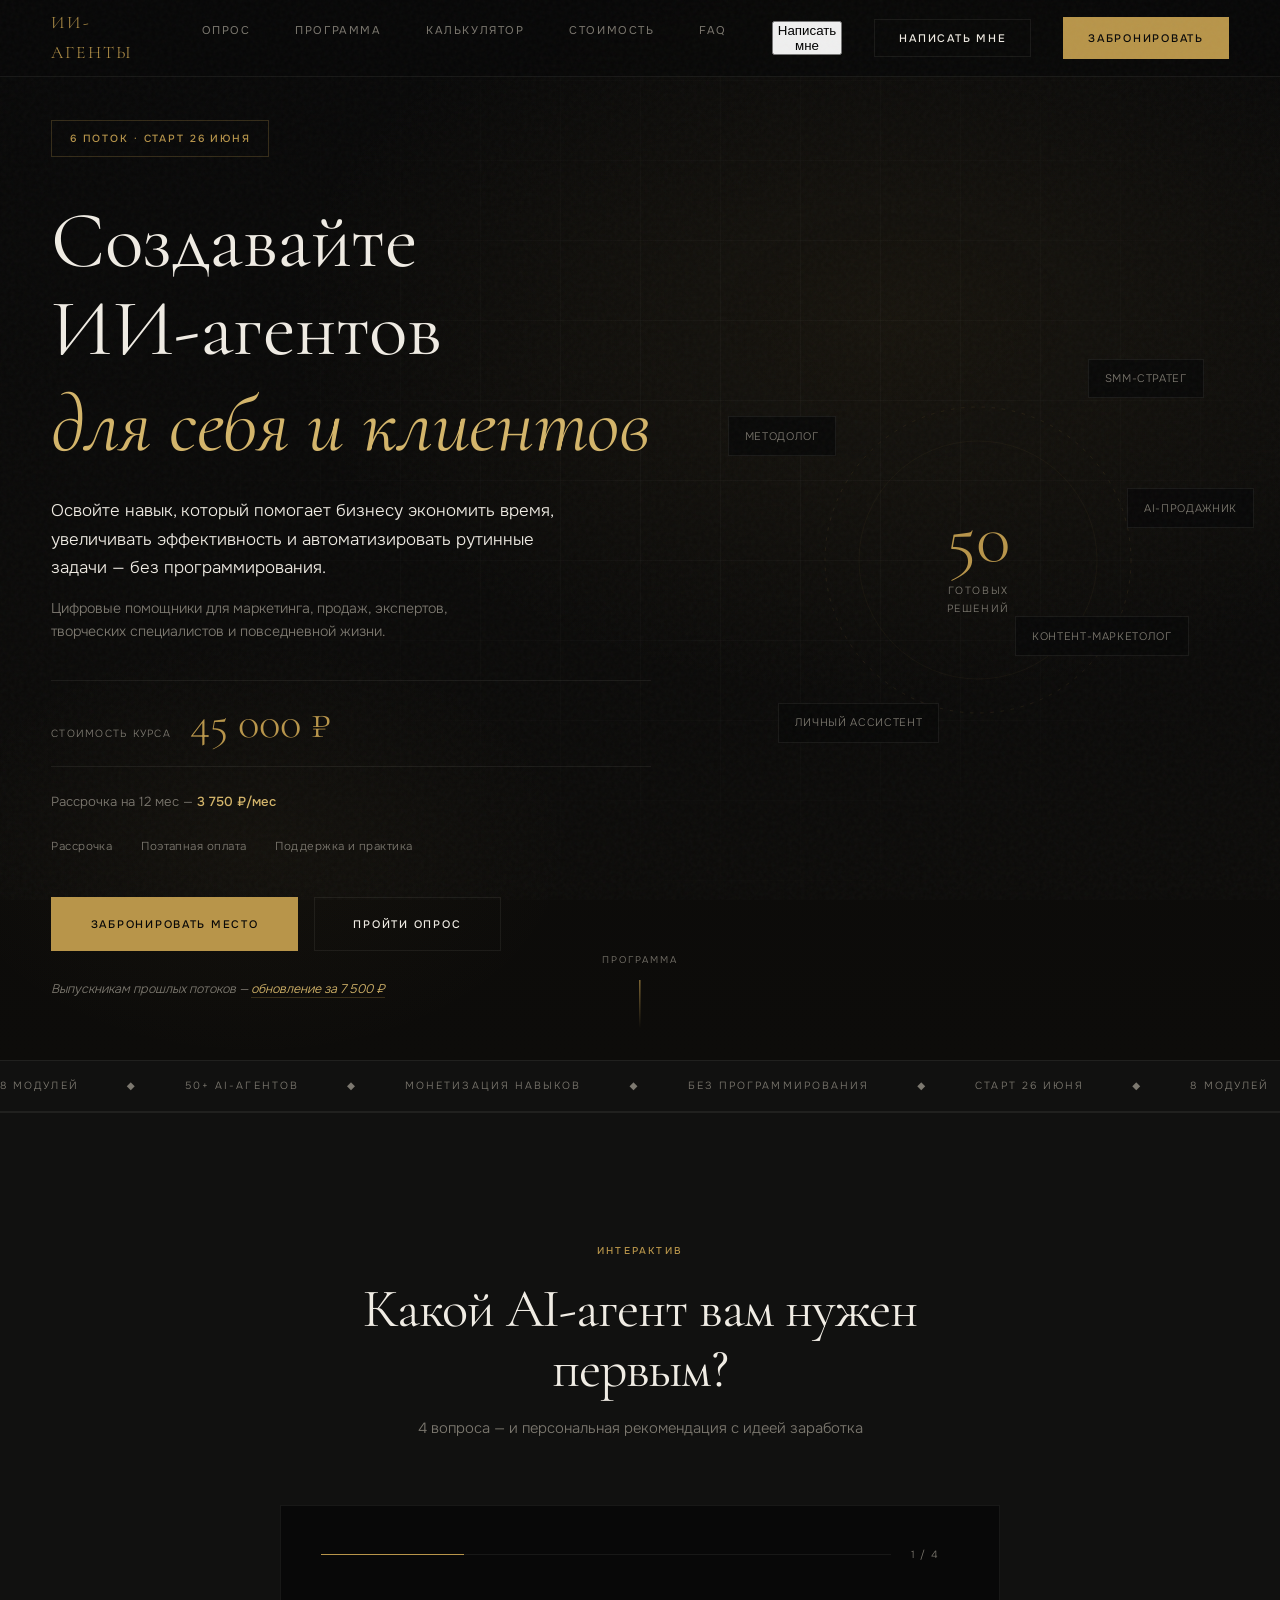
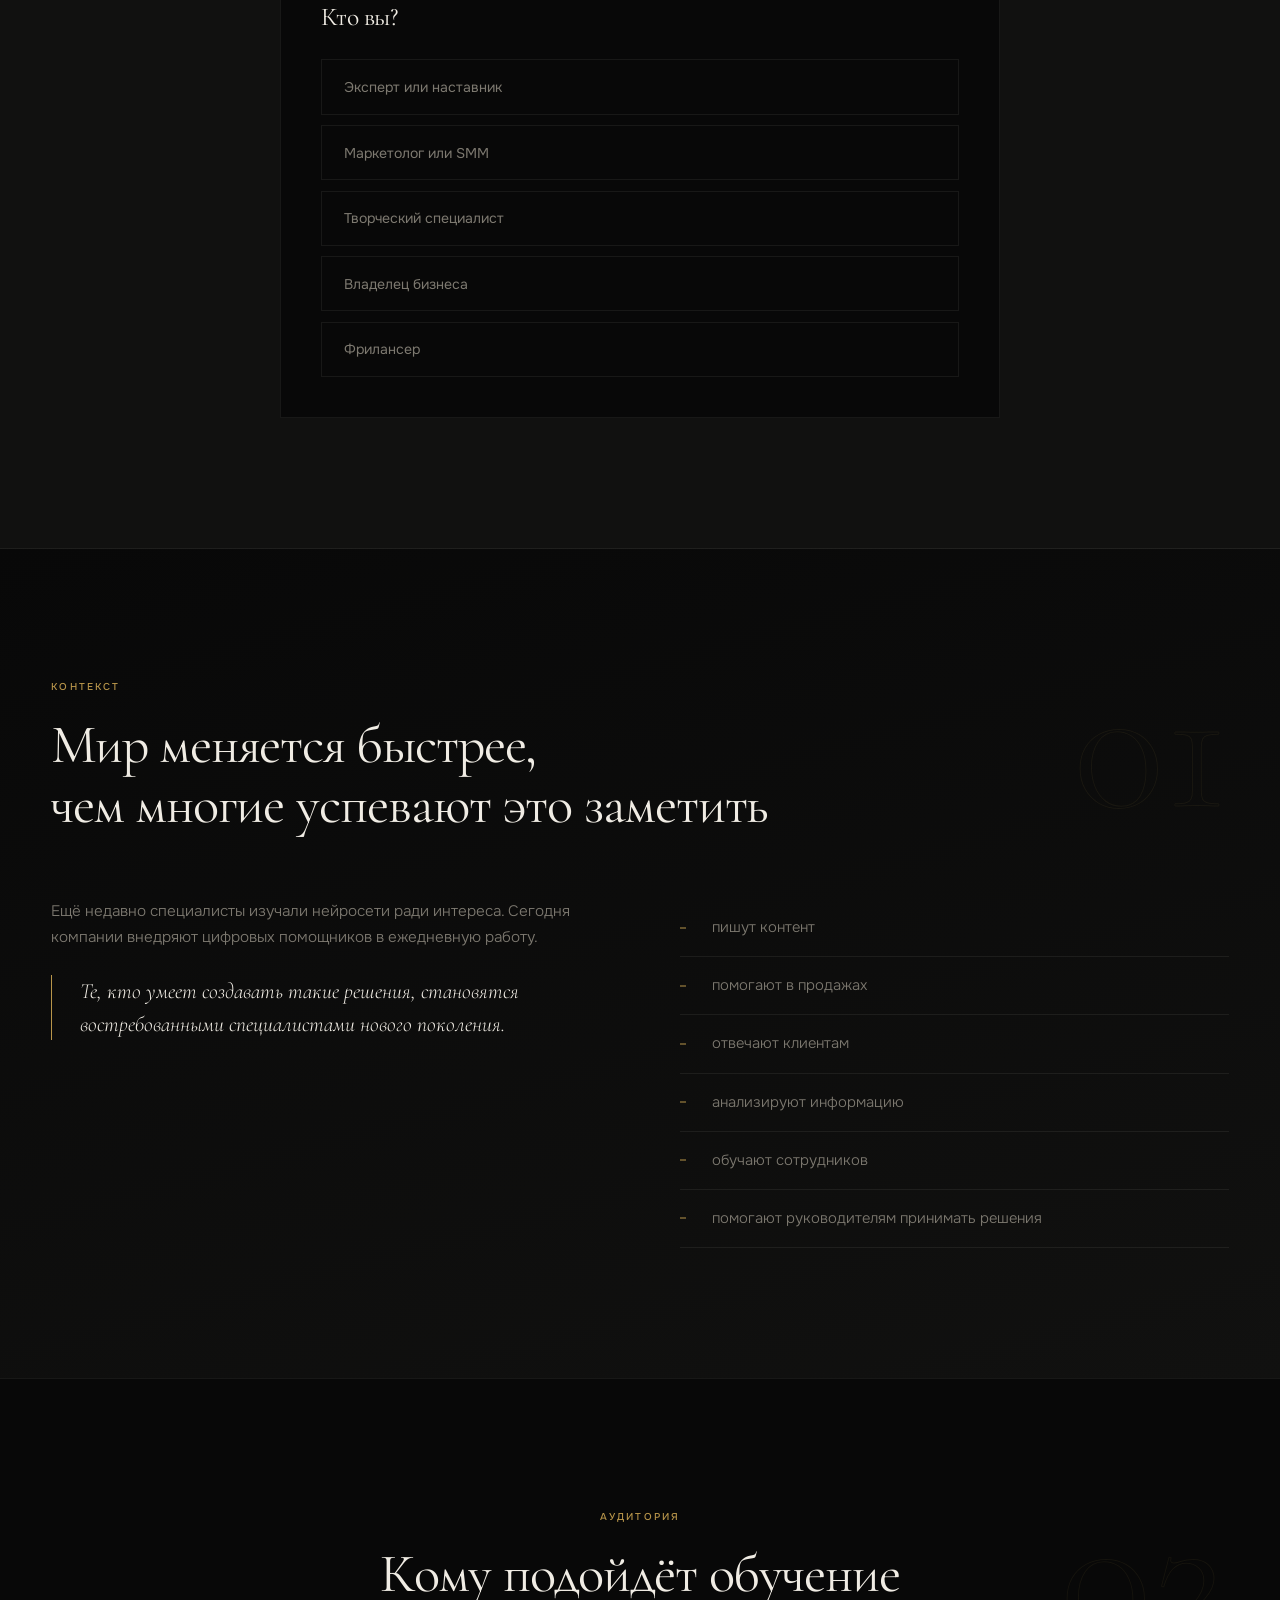
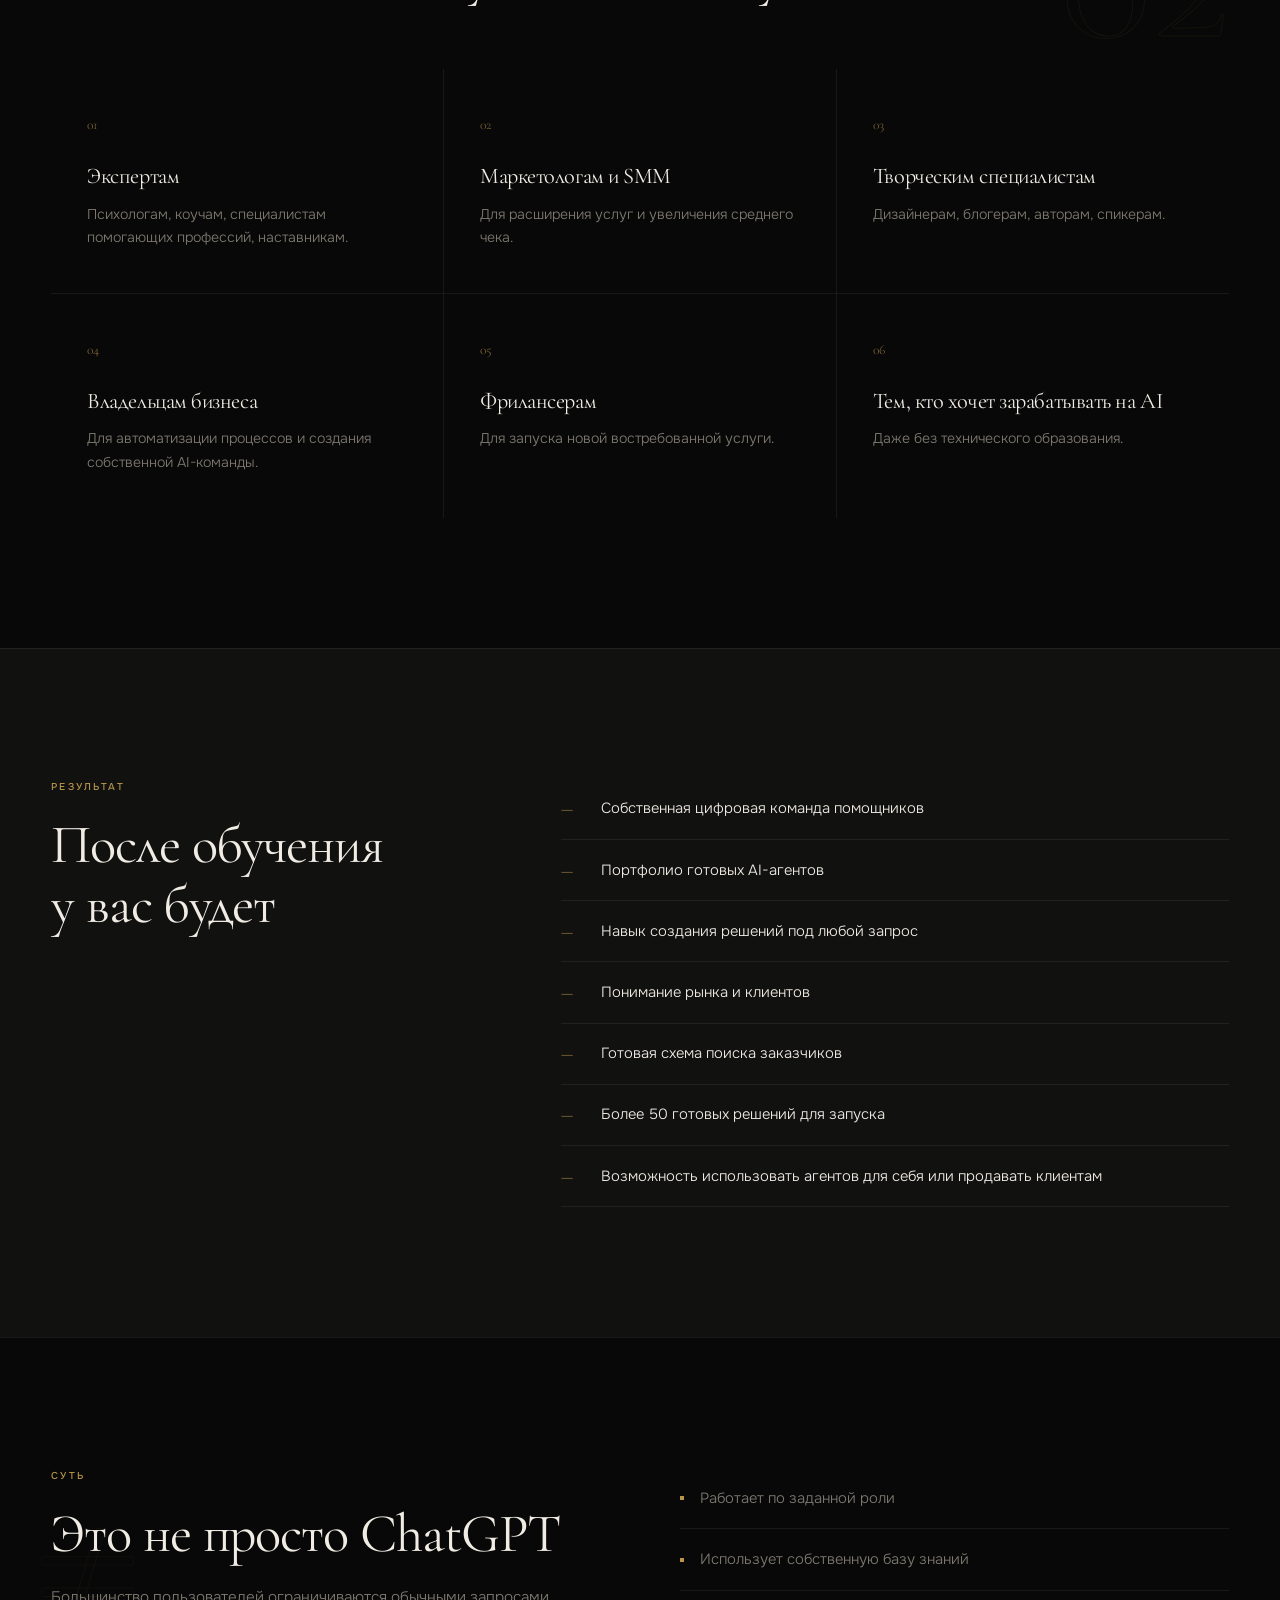
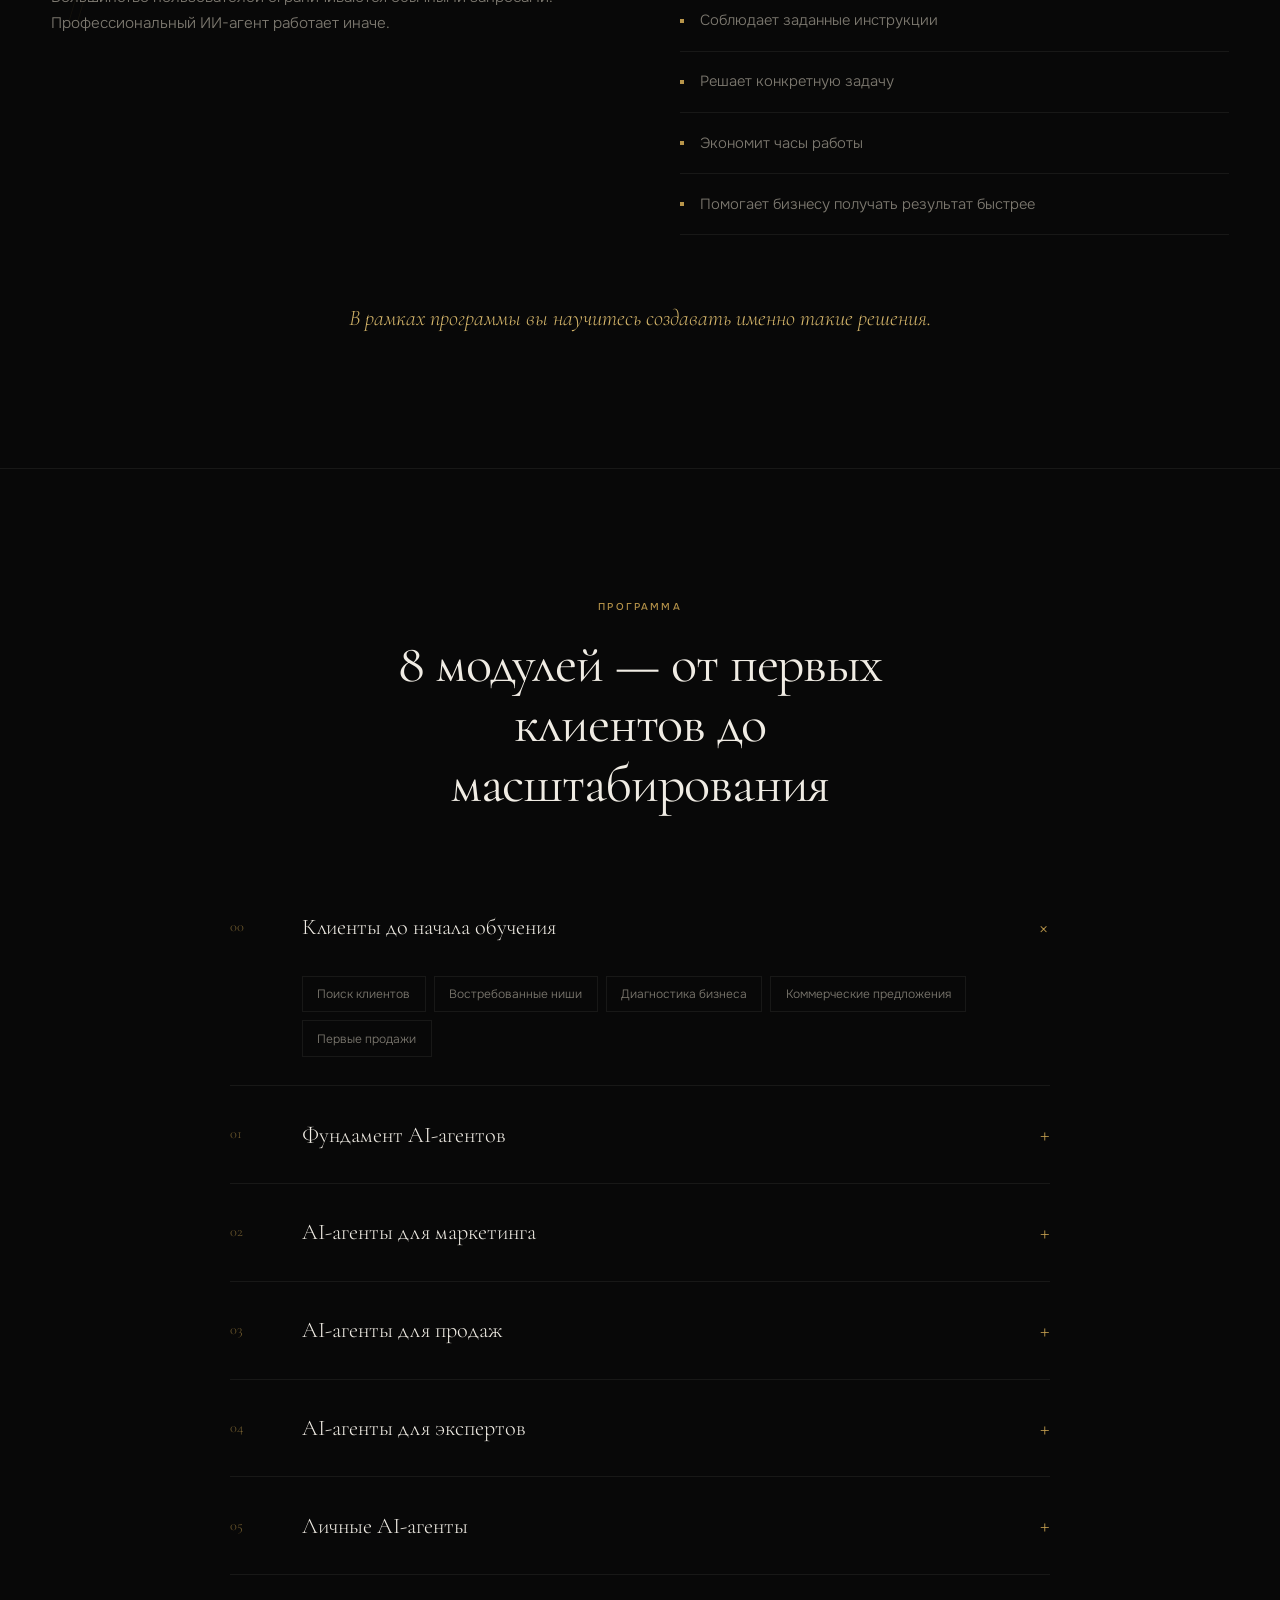
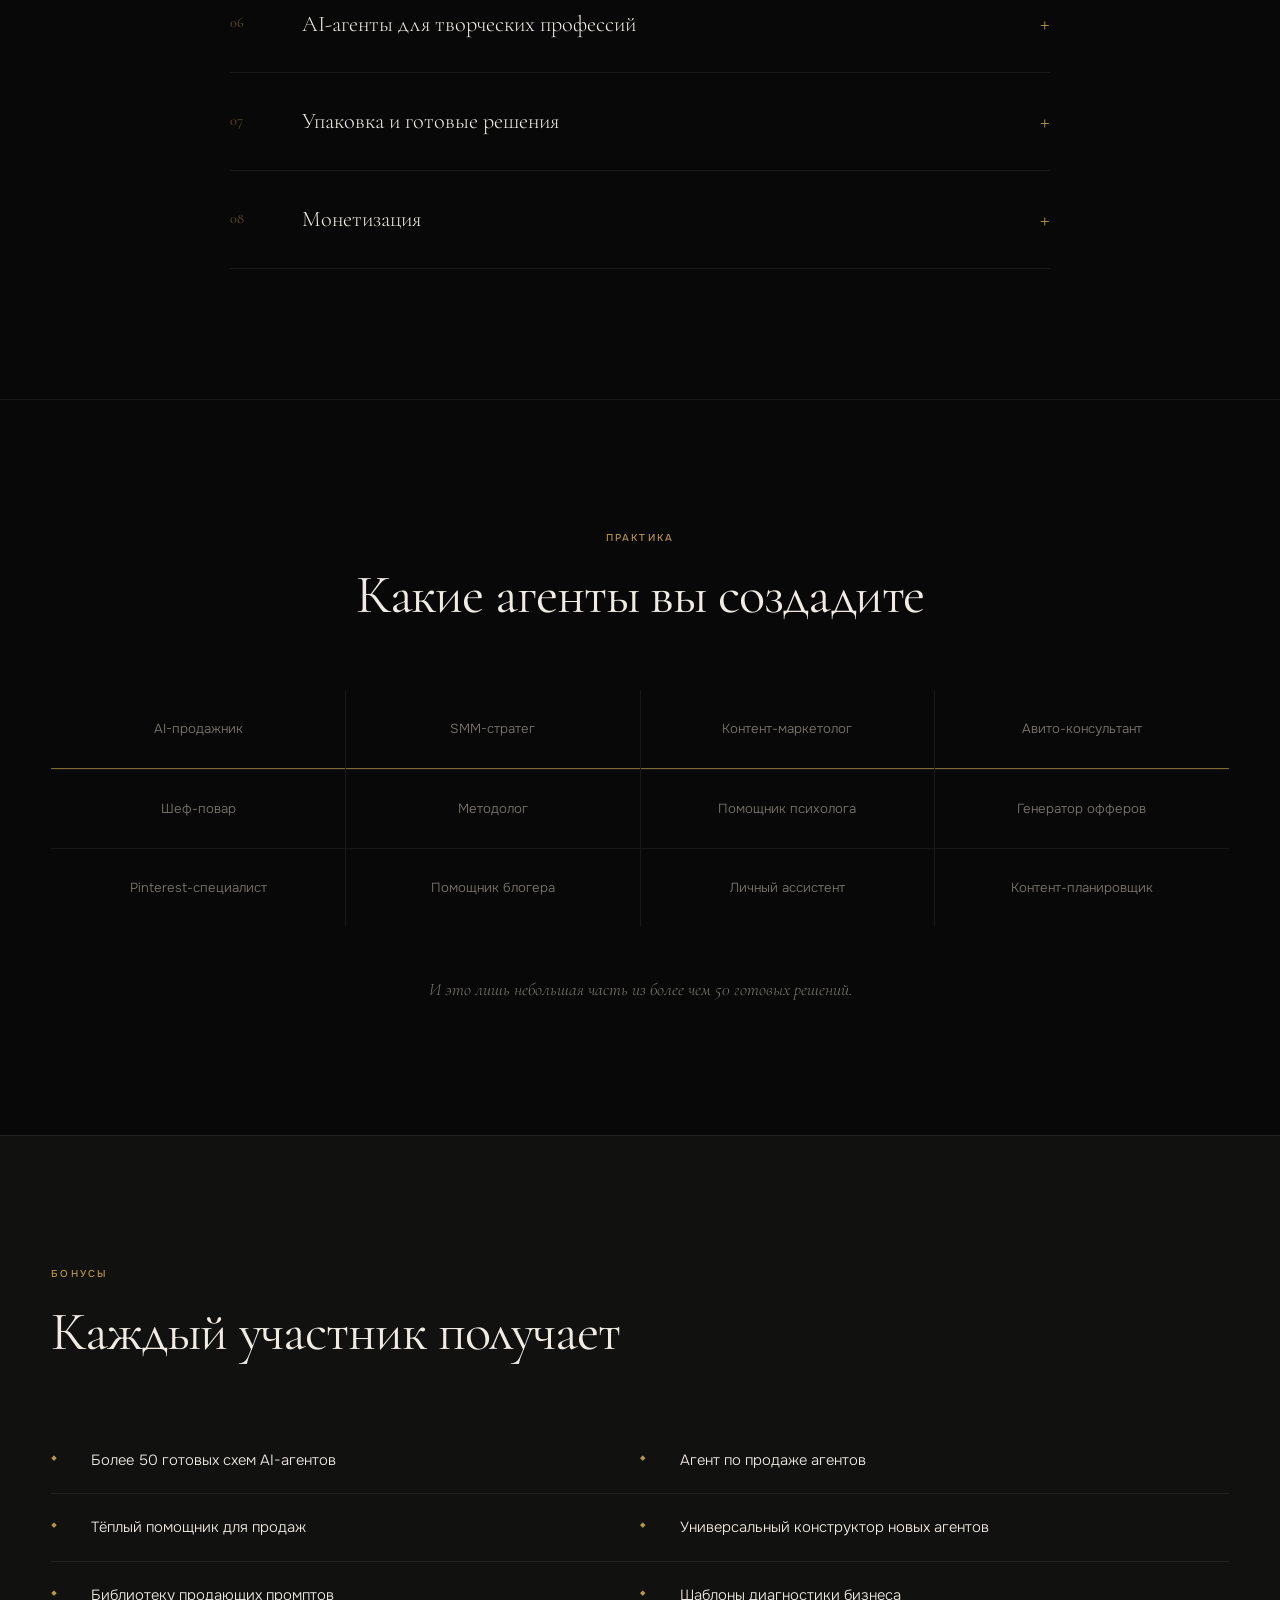
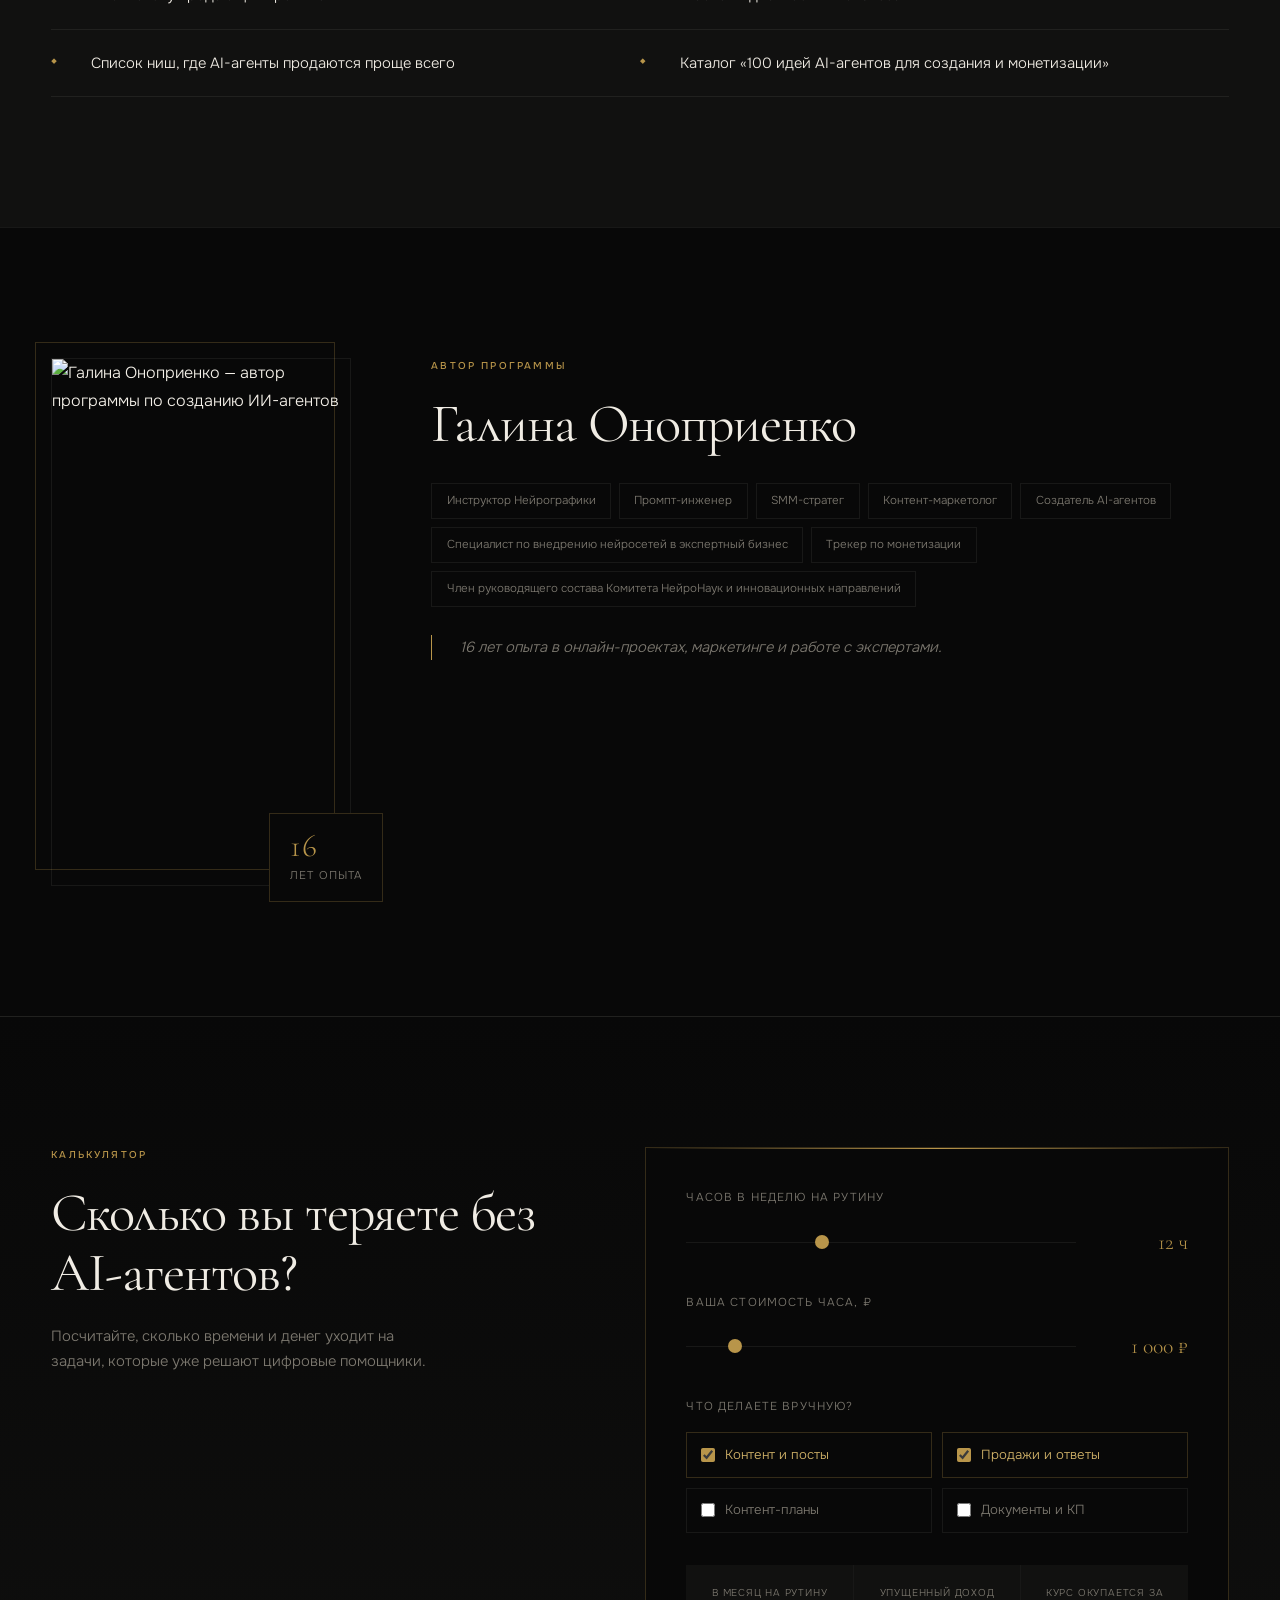
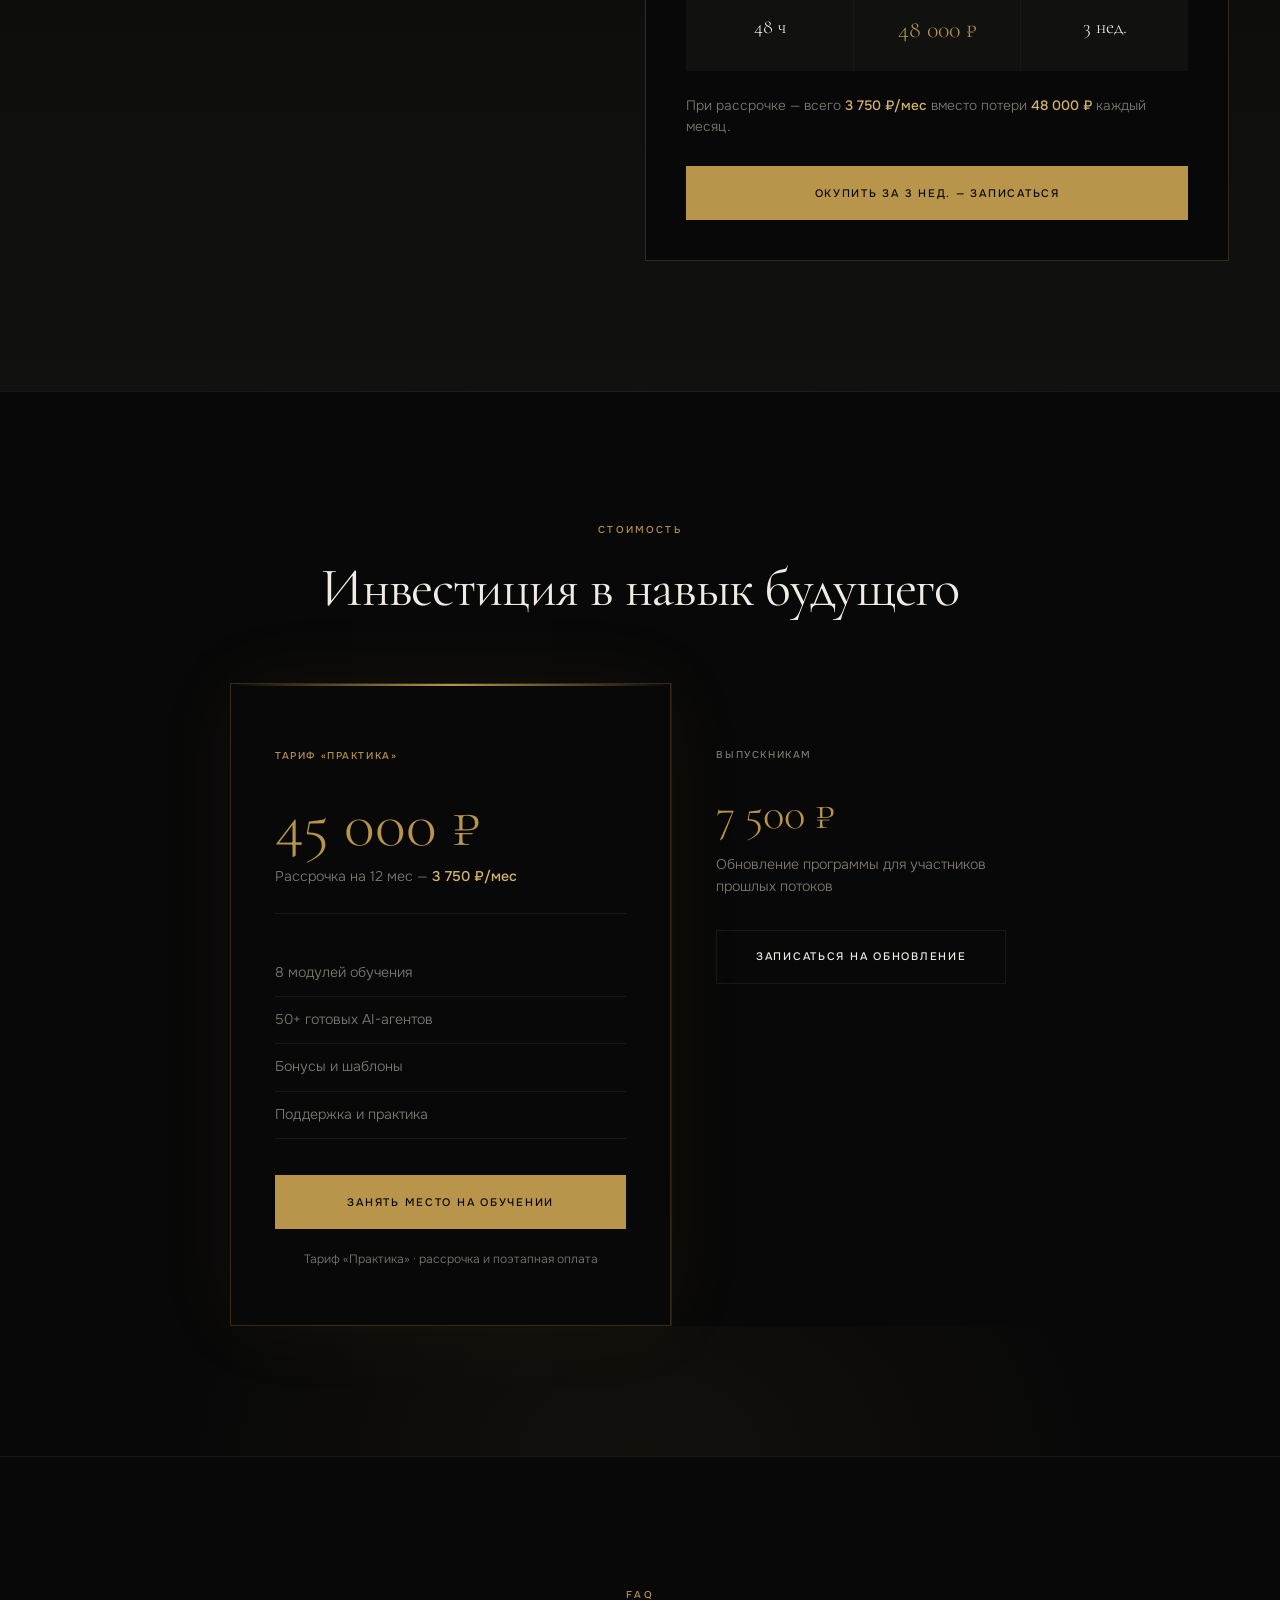
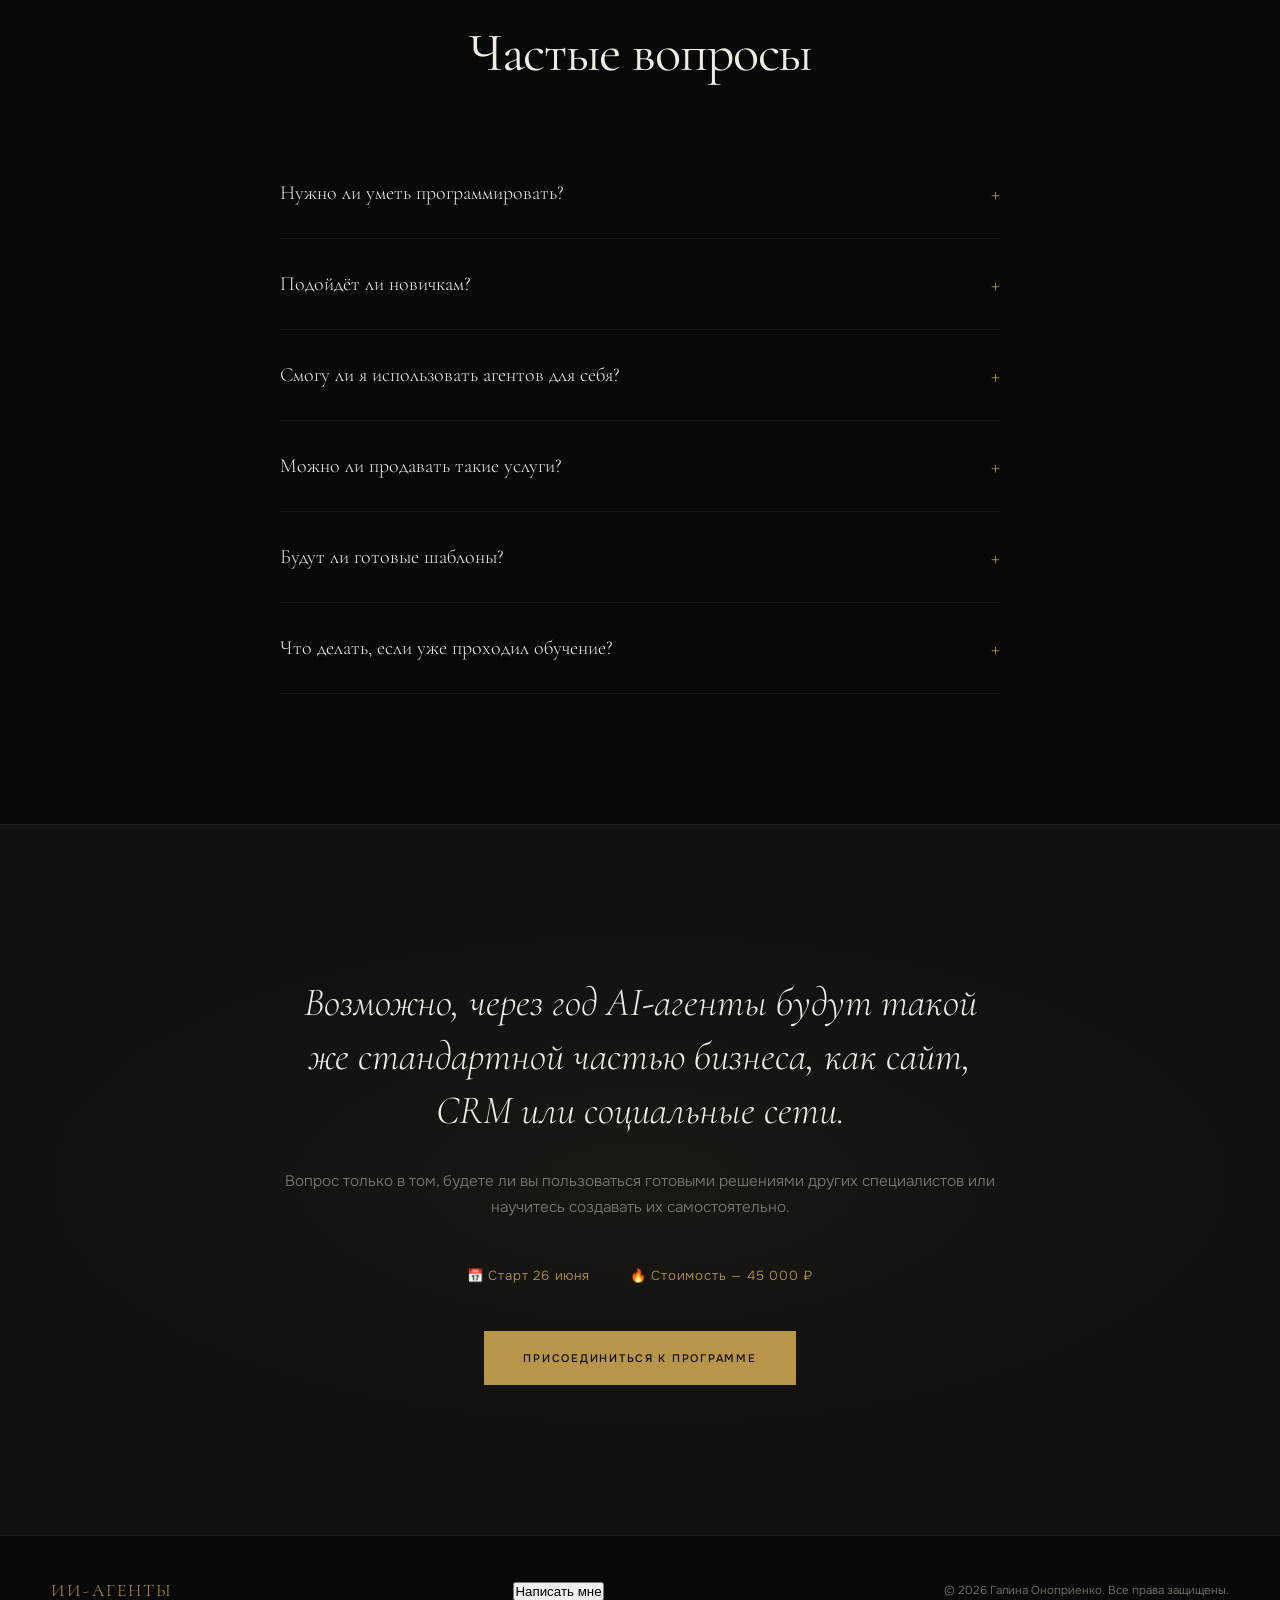
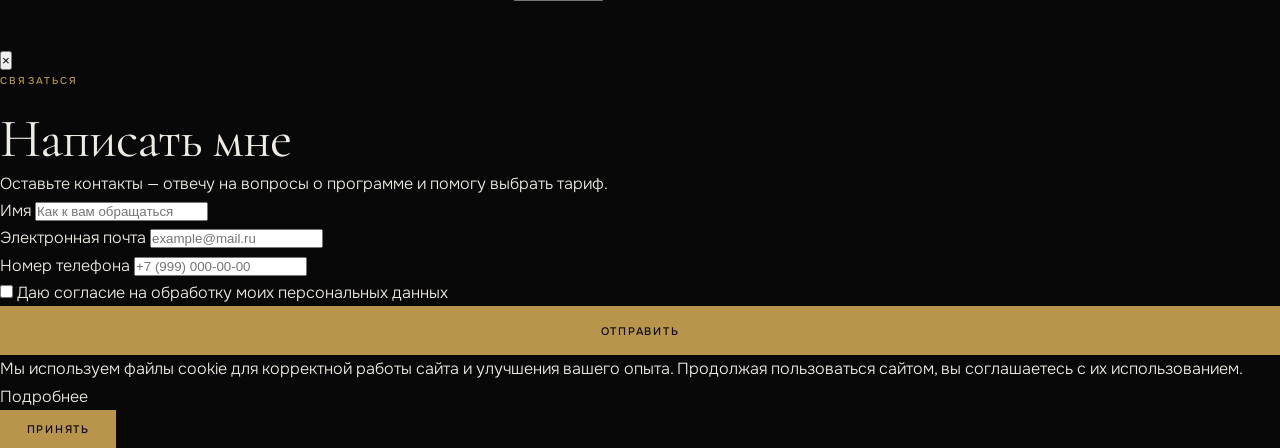
==== commit 2fad589f: "Изменила цену и даты" ====
--- a/index.html
+++ b/index.html
@@ -23,7 +23,9 @@
         <a href="#calculator">Калькулятор</a>
         <a href="#pricing">Стоимость</a>
         <a href="#faq">FAQ</a>
+        <button type="button" class="nav__contact" id="openContactNav">Написать мне</button>
       </nav>
+      <button type="button" class="btn btn--sm btn--ghost" id="openContact">Написать мне</button>
       <a href="#pricing" class="btn btn--sm">Забронировать</a>
       <button class="burger" id="burger" aria-label="Меню">
         <span></span><span></span>
@@ -53,11 +55,10 @@
             и повседневной жизни.
           </p>
           <div class="hero__price">
-            <span class="hero__price-label">До 20 июня</span>
-            <span class="hero__price-value">30 000 ₽</span>
-            <span class="hero__price-old">45 000 ₽</span>
-          </div>
-          <p class="hero__installment">Рассрочка на 12 мес — <strong>2 500 ₽/мес</strong></p>
+            <span class="hero__price-label">Стоимость курса</span>
+            <span class="hero__price-value">45 000 ₽</span>
+          </div>
+          <p class="hero__installment">Рассрочка на 12 мес — <strong>3 750 ₽/мес</strong></p>
           <div class="hero__tags">
             <span>Рассрочка</span>
             <span>Поэтапная оплата</span>
@@ -67,7 +68,7 @@
             <a href="https://neirogalina.ru/page245" class="btn btn--magnetic" target="_blank" rel="noopener noreferrer">Забронировать место</a>
             <a href="#quiz" class="btn btn--ghost">Пройти опрос</a>
           </div>
-          <p class="hero__alumni">Выпускникам прошлых потоков — <a href="https://neirogalina.ru/page237" target="_blank" rel="noopener noreferrer">обновление за 5 000 ₽</a></p>
+          <p class="hero__alumni">Выпускникам прошлых потоков — <a href="https://neirogalina.ru/page237" target="_blank" rel="noopener noreferrer">обновление за 7 500 ₽</a></p>
         </div>
         <div class="hero__visual" aria-hidden="true">
           <div class="hero__ring">
@@ -561,7 +562,7 @@
             </div>
 
             <p class="calc-note" id="calcNote">
-              При рассрочке — всего <strong>2 500 ₽/мес</strong> вместо потери <strong id="calcLostShort">60 000 ₽</strong> каждый месяц.
+              При рассрочке — всего <strong>3 750 ₽/мес</strong> вместо потери <strong id="calcLostShort">60 000 ₽</strong> каждый месяц.
             </p>
 
             <a href="https://neirogalina.ru/page245" class="btn btn--full btn--magnetic" target="_blank" rel="noopener noreferrer">Окупить за 2 недели — записаться</a>
@@ -579,10 +580,9 @@
         </div>
         <div class="pricing">
           <div class="pricing__card pricing__card--main">
-            <div class="pricing__badge">До 20 июня</div>
-            <div class="pricing__amount">30 000 ₽</div>
-            <p class="pricing__after">После повышения — <strong>45 000 ₽</strong></p>
-            <p class="pricing__installment">Рассрочка на 12 мес — <strong>2 500 ₽/мес</strong></p>
+            <div class="pricing__badge">Тариф «Практика»</div>
+            <div class="pricing__amount">45 000 ₽</div>
+            <p class="pricing__installment">Рассрочка на 12 мес — <strong>3 750 ₽/мес</strong></p>
             <ul class="pricing__features">
               <li>8 модулей обучения</li>
               <li>50+ готовых AI-агентов</li>
@@ -594,7 +594,7 @@
           </div>
           <div class="pricing__card pricing__card--alumni">
             <div class="pricing__badge pricing__badge--muted">Выпускникам</div>
-            <div class="pricing__amount pricing__amount--sm">5 000 ₽</div>
+            <div class="pricing__amount pricing__amount--sm">7 500 ₽</div>
             <p>Обновление программы для участников прошлых потоков</p>
             <a href="https://neirogalina.ru/page237" class="btn btn--full btn--ghost" target="_blank" rel="noopener noreferrer">Записаться на обновление</a>
           </div>
@@ -632,7 +632,7 @@
           </details>
           <details class="faq__item">
             <summary>Что делать, если уже проходил обучение?</summary>
-            <p>Для выпускников действует специальная стоимость — 5 000 рублей за обновление программы.</p>
+            <p>Для выпускников действует специальная стоимость — 7 500 рублей за обновление программы.</p>
           </details>
         </div>
       </div>
@@ -651,7 +651,7 @@
         </p>
         <div class="final-meta">
           <span>📅 Старт 26 июня</span>
-          <span>🔥 До 20 июня — 30 000 ₽</span>
+          <span>🔥 Стоимость — 45 000 ₽</span>
         </div>
         <a href="https://neirogalina.ru/page245" class="btn btn--magnetic" target="_blank" rel="noopener noreferrer">Присоединиться к программе</a>
       </div>
@@ -661,10 +661,72 @@
   <footer class="footer">
     <div class="container footer__inner">
       <span class="logo">ИИ-Агенты</span>
+      <button type="button" class="footer__contact" id="openContactFooter">Написать мне</button>
       <p>© 2026 Галина Оноприенко. Все права защищены.</p>
     </div>
   </footer>
 
+  <!-- Contact modal -->
+  <div class="modal" id="contactModal" aria-hidden="true">
+    <div class="modal__overlay" data-close-modal></div>
+    <div class="modal__dialog" role="dialog" aria-labelledby="modalTitle" aria-modal="true">
+      <button type="button" class="modal__close" id="closeContact" aria-label="Закрыть">×</button>
+
+      <div class="modal__content" id="contactFormWrap">
+        <span class="section__label">Связаться</span>
+        <h2 class="modal__title" id="modalTitle">Написать мне</h2>
+        <p class="modal__desc">Оставьте контакты — отвечу на вопросы о программе и помогу выбрать тариф.</p>
+
+        <form class="contact-form" id="contactForm" novalidate>
+          <div class="contact-form__field">
+            <label for="contactName">Имя</label>
+            <input type="text" id="contactName" name="name" placeholder="Как к вам обращаться" required autocomplete="name">
+            <span class="contact-form__error" data-error="name"></span>
+          </div>
+
+          <div class="contact-form__field">
+            <label for="contactEmail">Электронная почта</label>
+            <input type="email" id="contactEmail" name="email" placeholder="example@mail.ru" required autocomplete="email">
+            <span class="contact-form__error" data-error="email"></span>
+          </div>
+
+          <div class="contact-form__field">
+            <label for="contactPhone">Номер телефона</label>
+            <input type="tel" id="contactPhone" name="phone" placeholder="+7 (999) 000-00-00" required autocomplete="tel">
+            <span class="contact-form__error" data-error="phone"></span>
+          </div>
+
+          <label class="contact-form__consent">
+            <input type="checkbox" id="contactConsent" name="consent" required>
+            <span>Даю согласие на <a href="https://neirogalina.ru/" target="_blank" rel="noopener noreferrer">обработку моих персональных данных</a></span>
+          </label>
+          <span class="contact-form__error" data-error="consent"></span>
+
+          <button type="submit" class="btn btn--full btn--magnetic" id="contactSubmit">Отправить</button>
+        </form>
+      </div>
+
+      <div class="modal__success" id="contactSuccess" hidden>
+        <span class="modal__success-icon">✓</span>
+        <h2 class="modal__title">Спасибо!</h2>
+        <p class="modal__desc">Ваша заявка отправлена. Свяжусь с вами в ближайшее время.</p>
+        <button type="button" class="btn btn--full" data-close-modal>Закрыть</button>
+      </div>
+    </div>
+  </div>
+
+  <!-- Cookie notice -->
+  <div class="cookie-banner" id="cookieBanner" role="dialog" aria-label="Уведомление о cookies" aria-hidden="true">
+    <div class="cookie-banner__inner">
+      <p class="cookie-banner__text">
+        Мы используем файлы cookie для корректной работы сайта и улучшения вашего опыта.
+        Продолжая пользоваться сайтом, вы соглашаетесь с их использованием.
+        <a href="https://neirogalina.ru/" target="_blank" rel="noopener noreferrer">Подробнее</a>
+      </p>
+      <button type="button" class="btn btn--sm cookie-banner__btn" id="cookieAccept">Принять</button>
+    </div>
+  </div>
+
   <script src="script.js"></script>
 </body>
 </html>
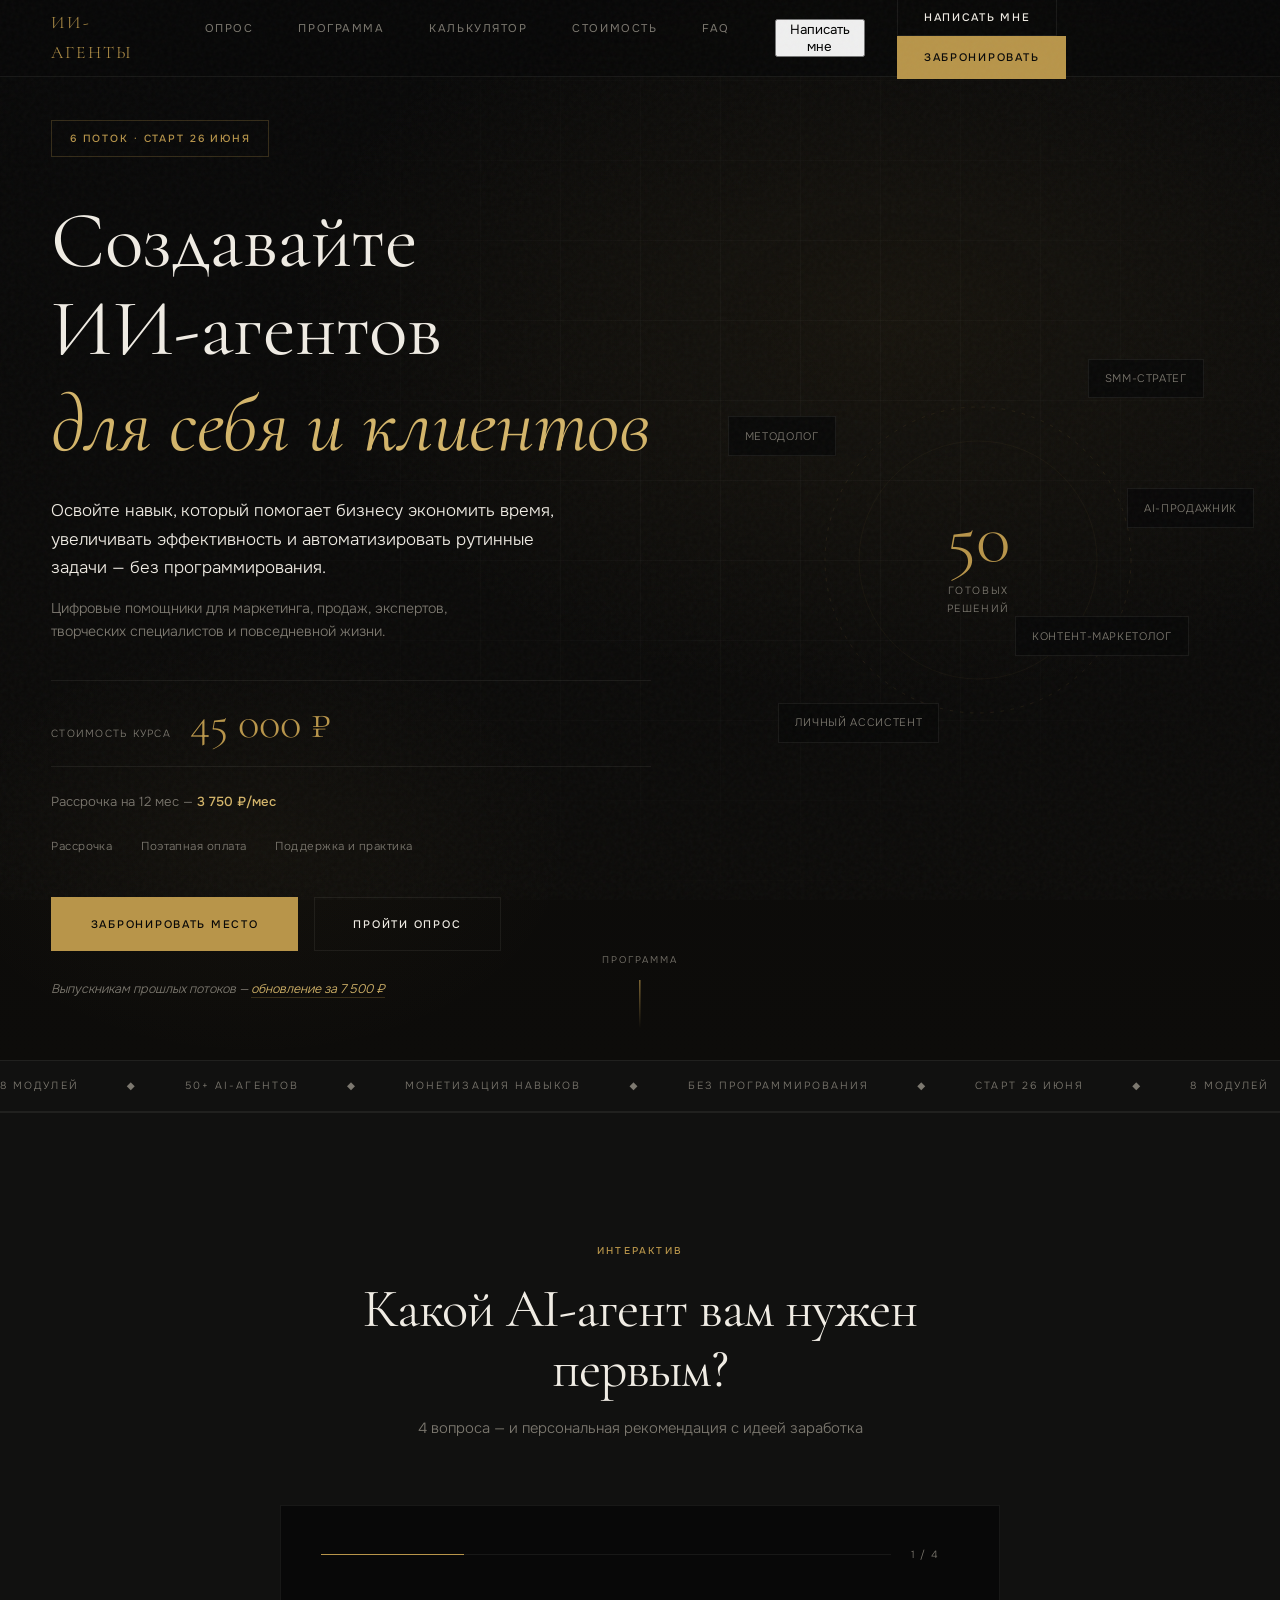
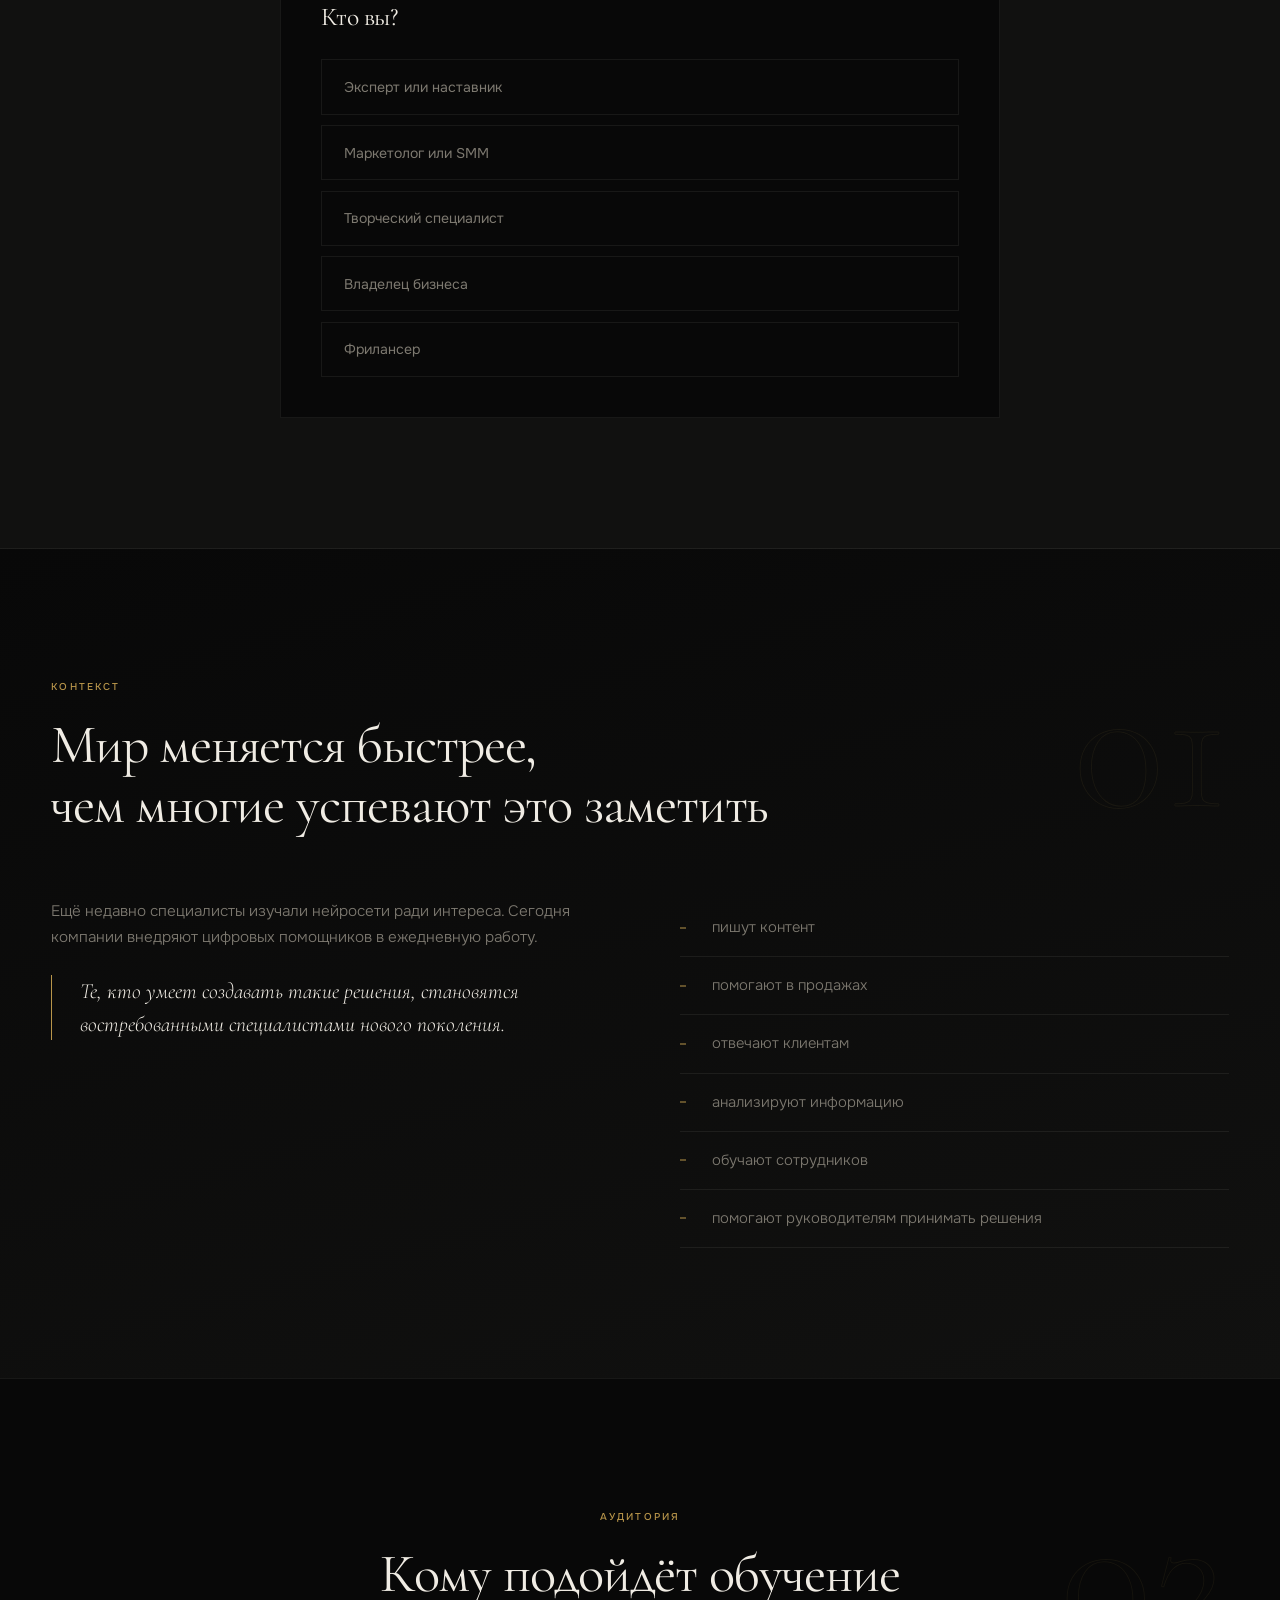
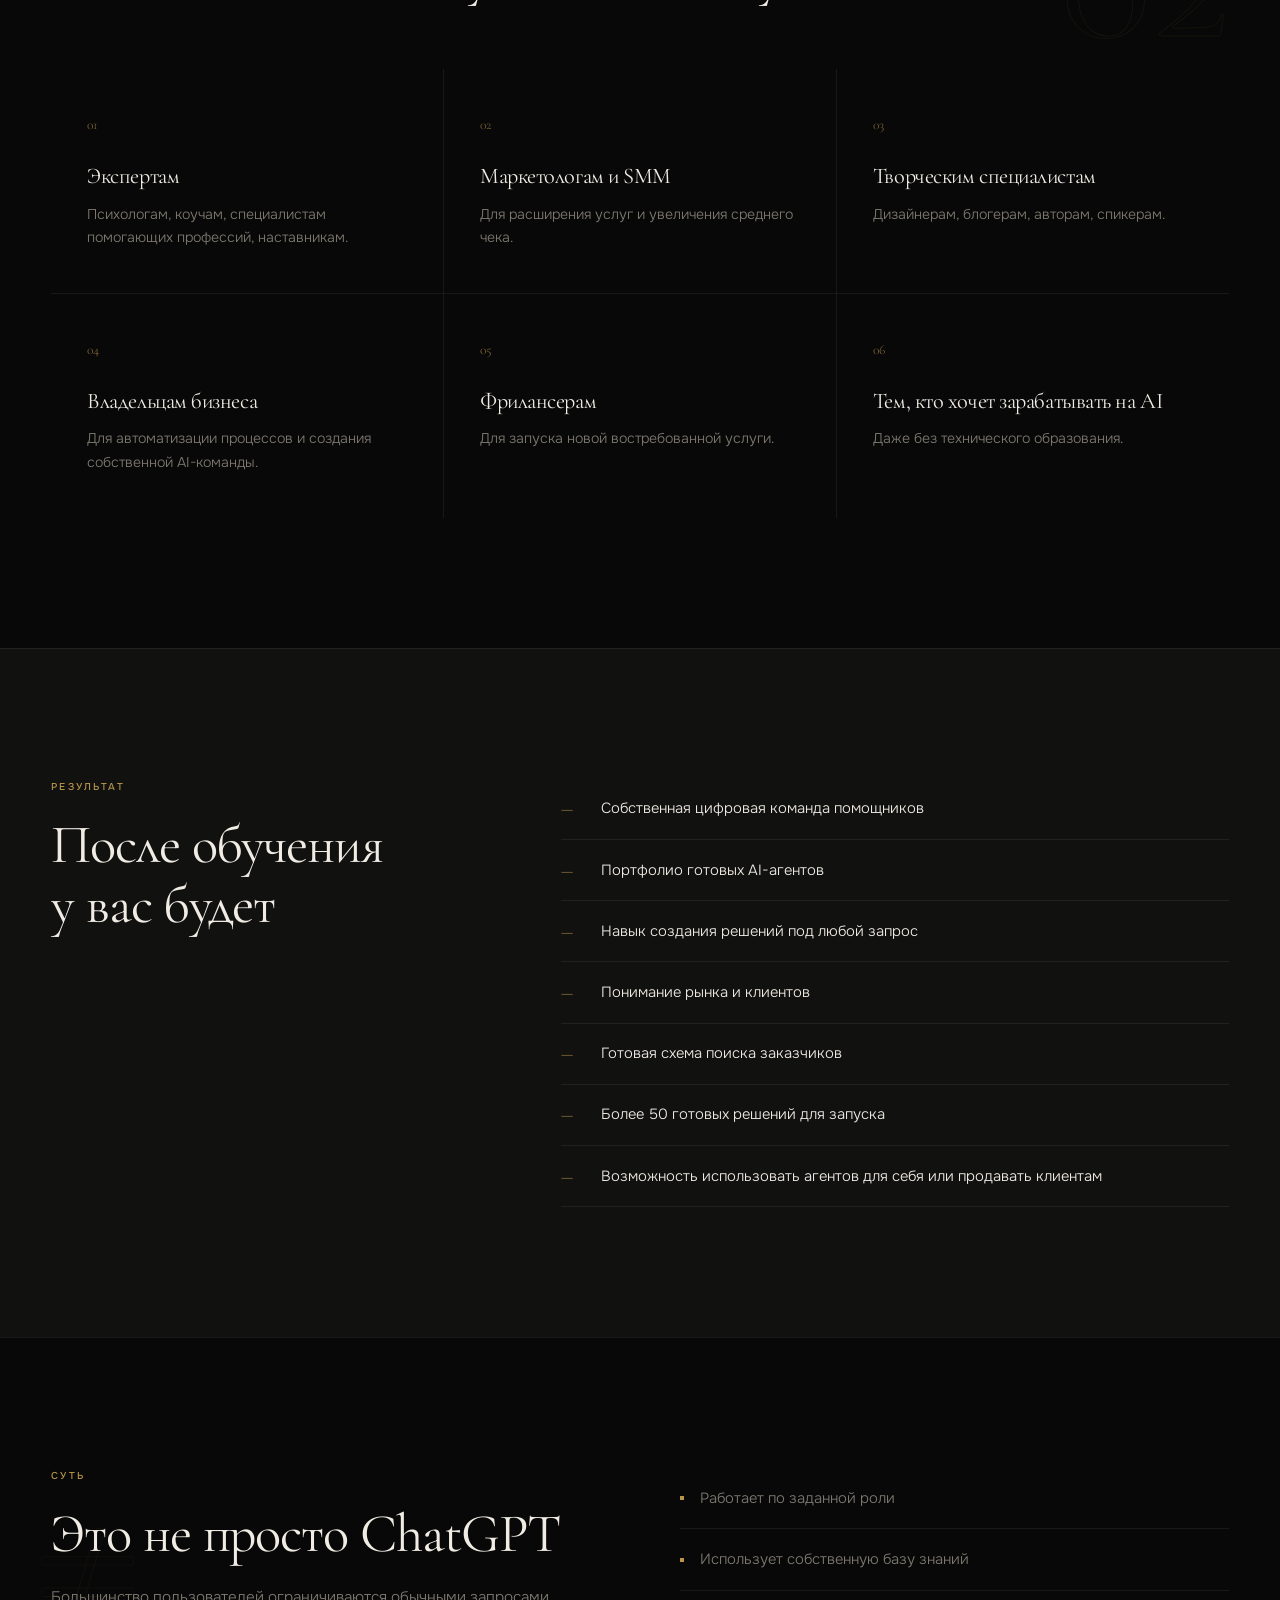
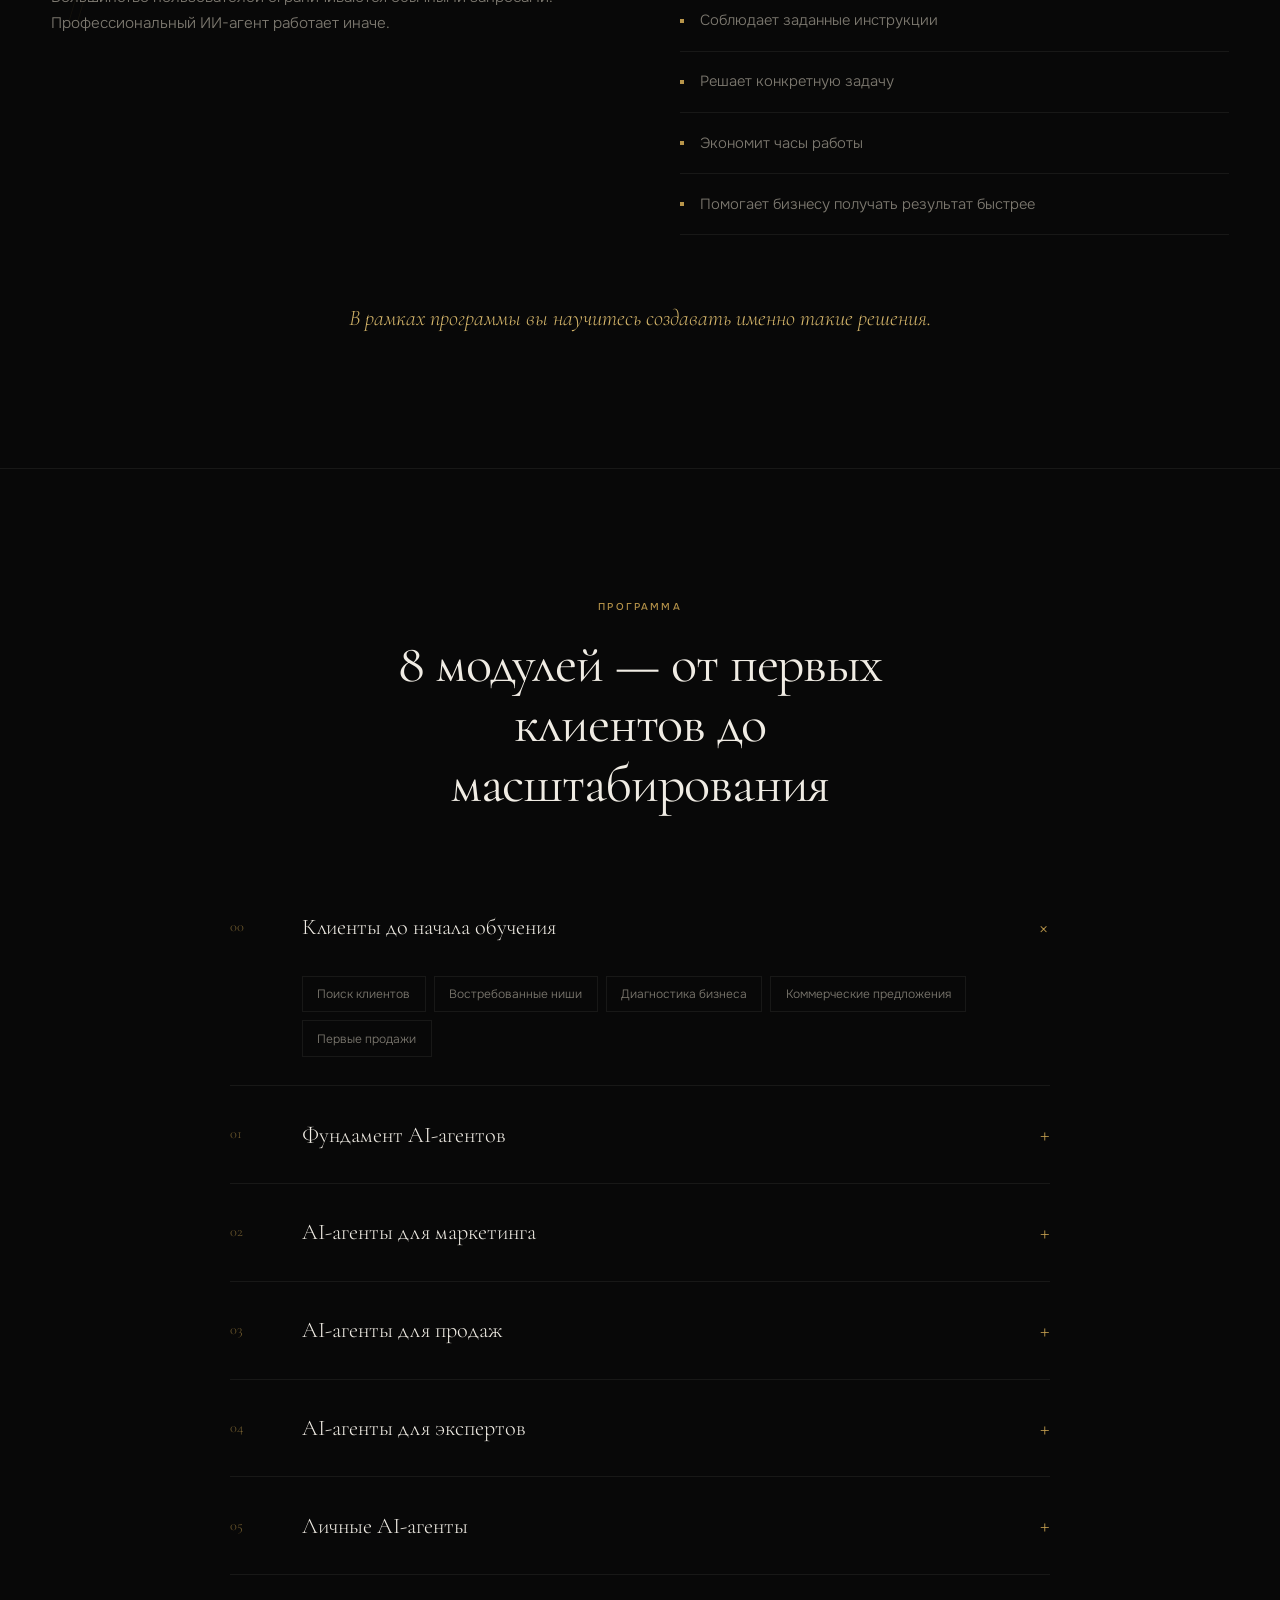
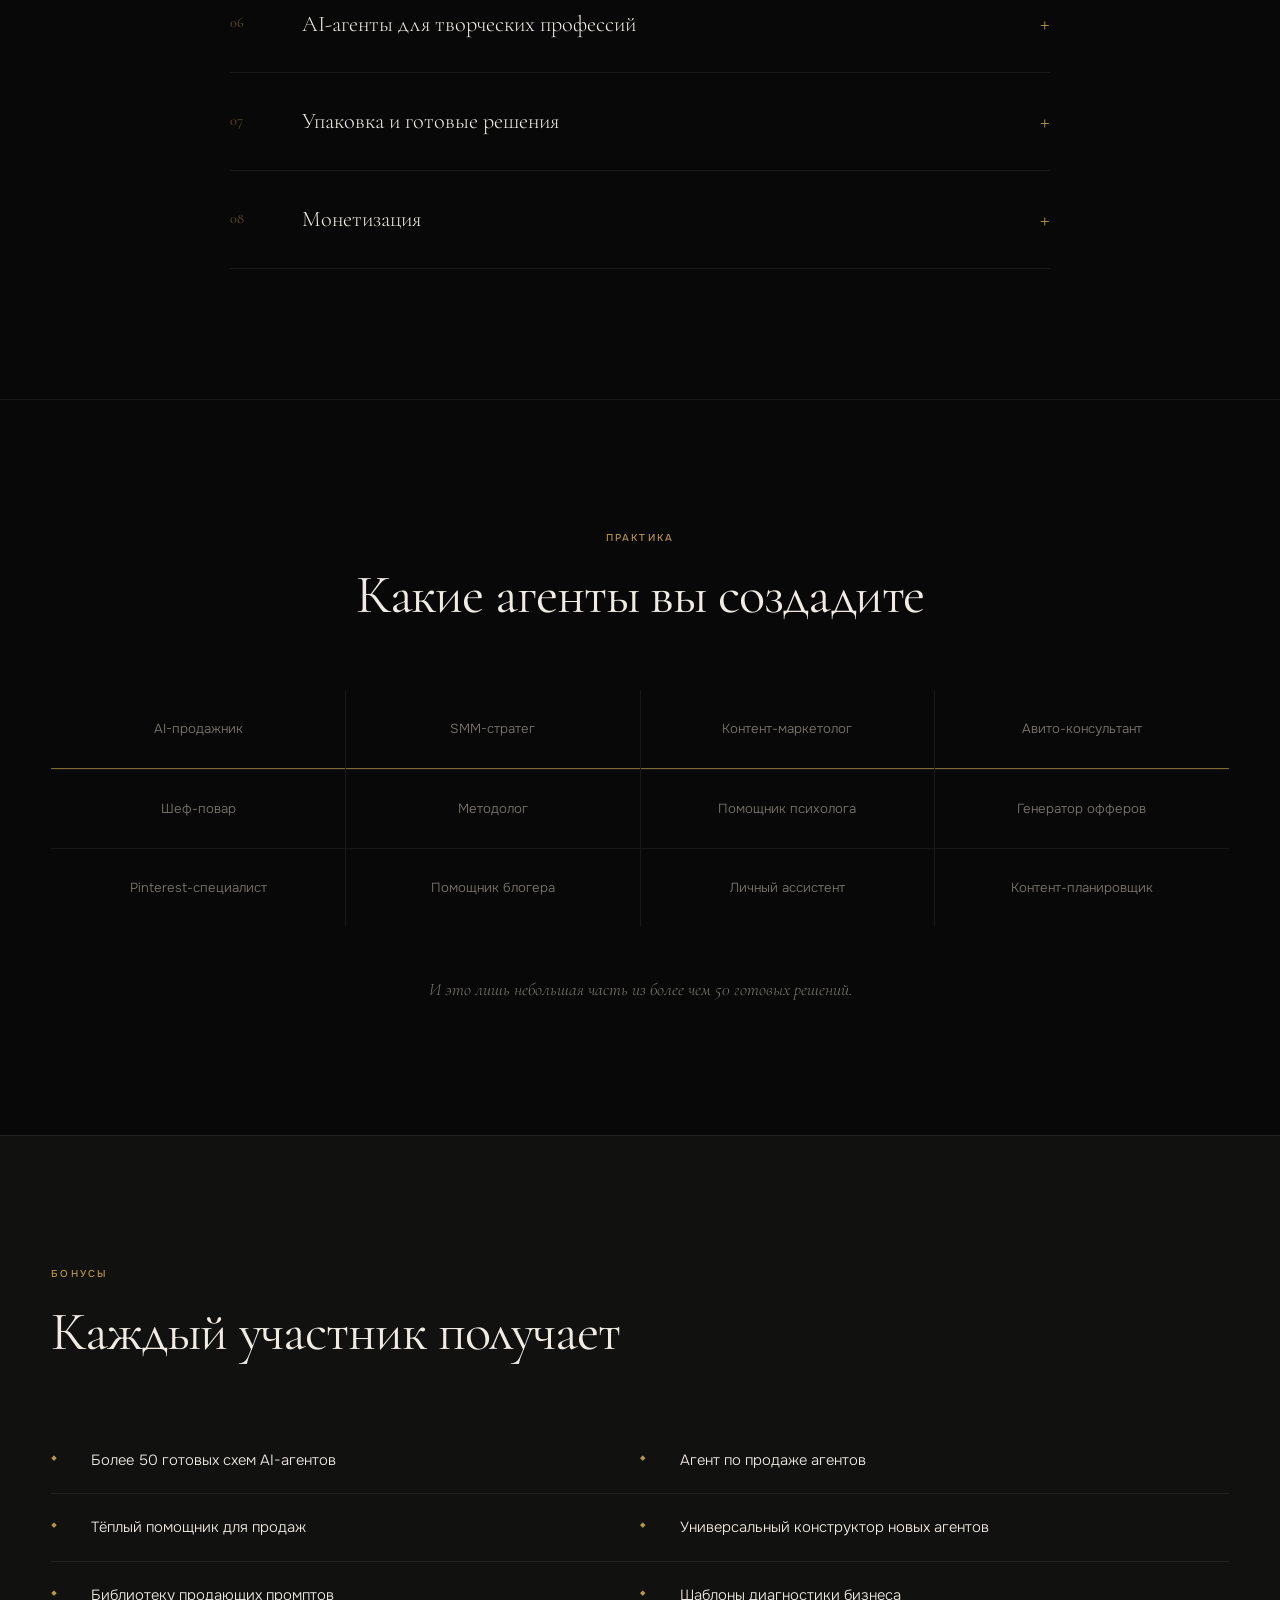
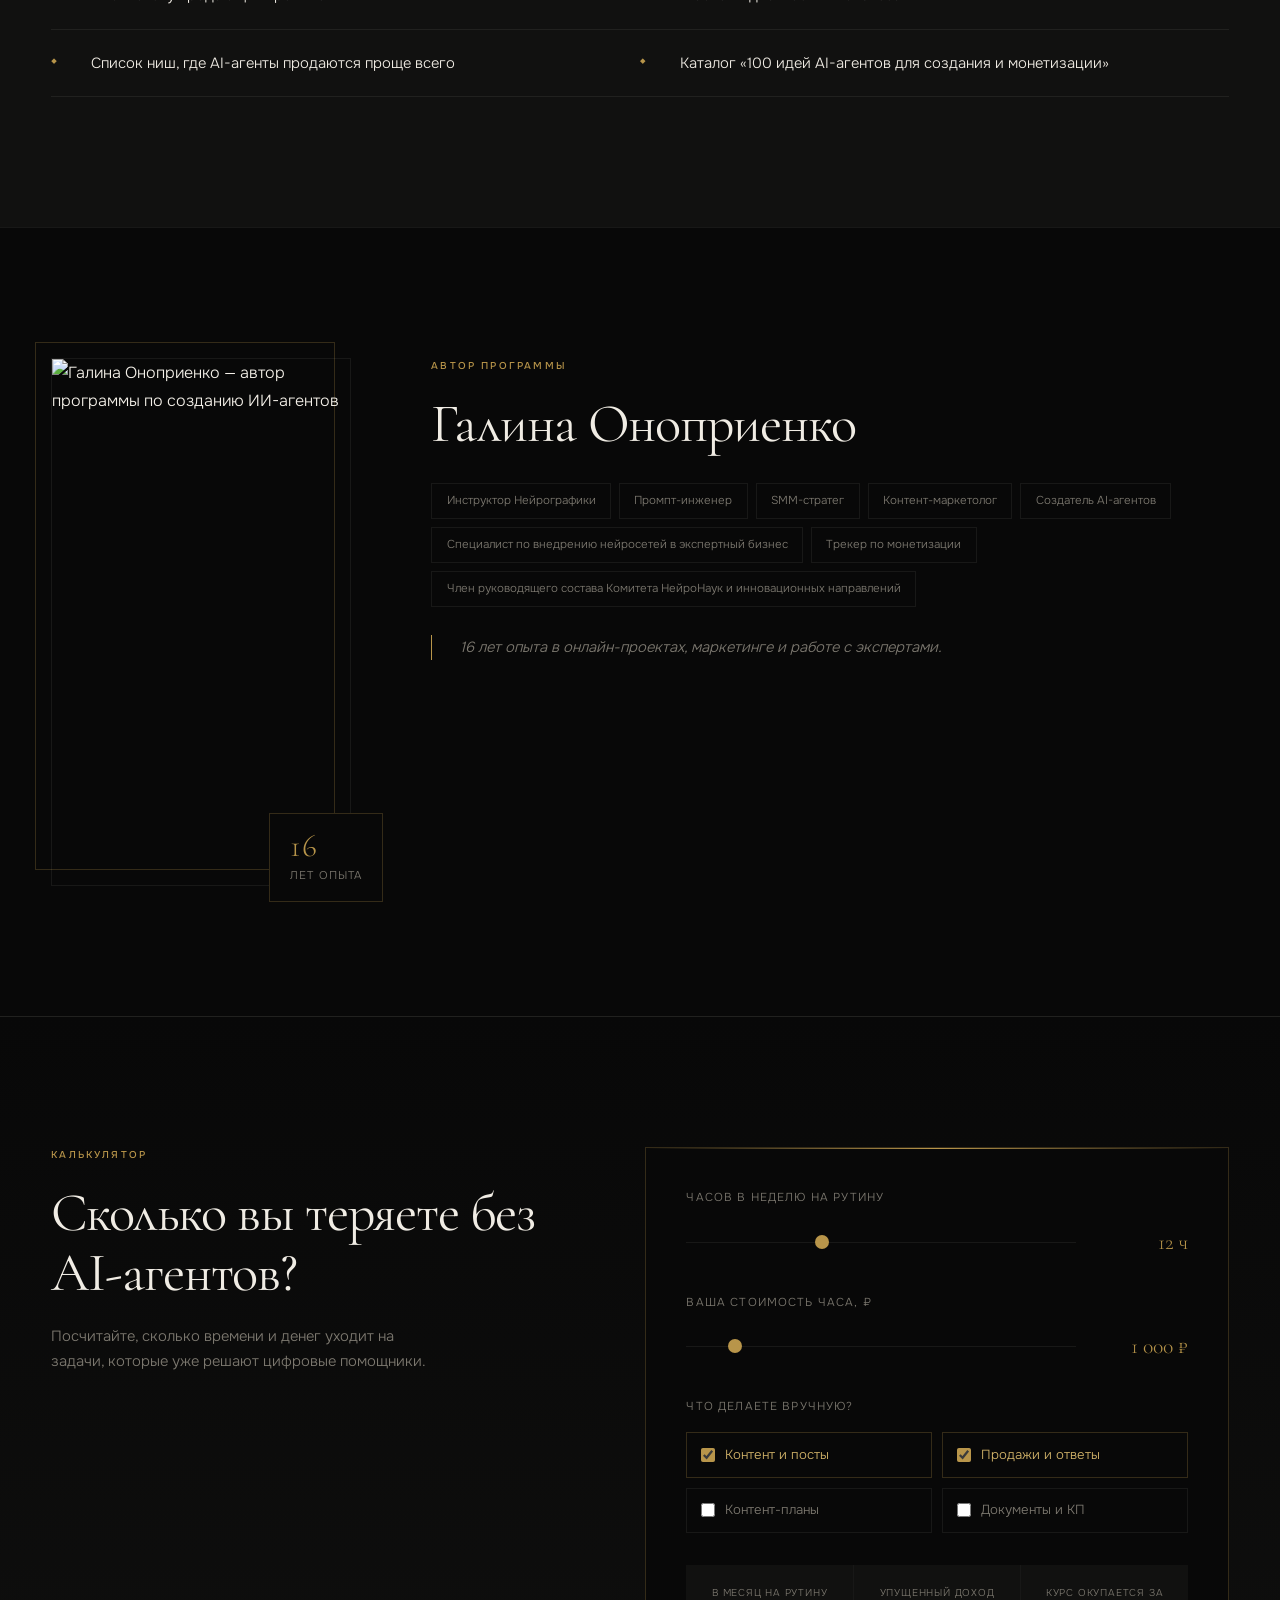
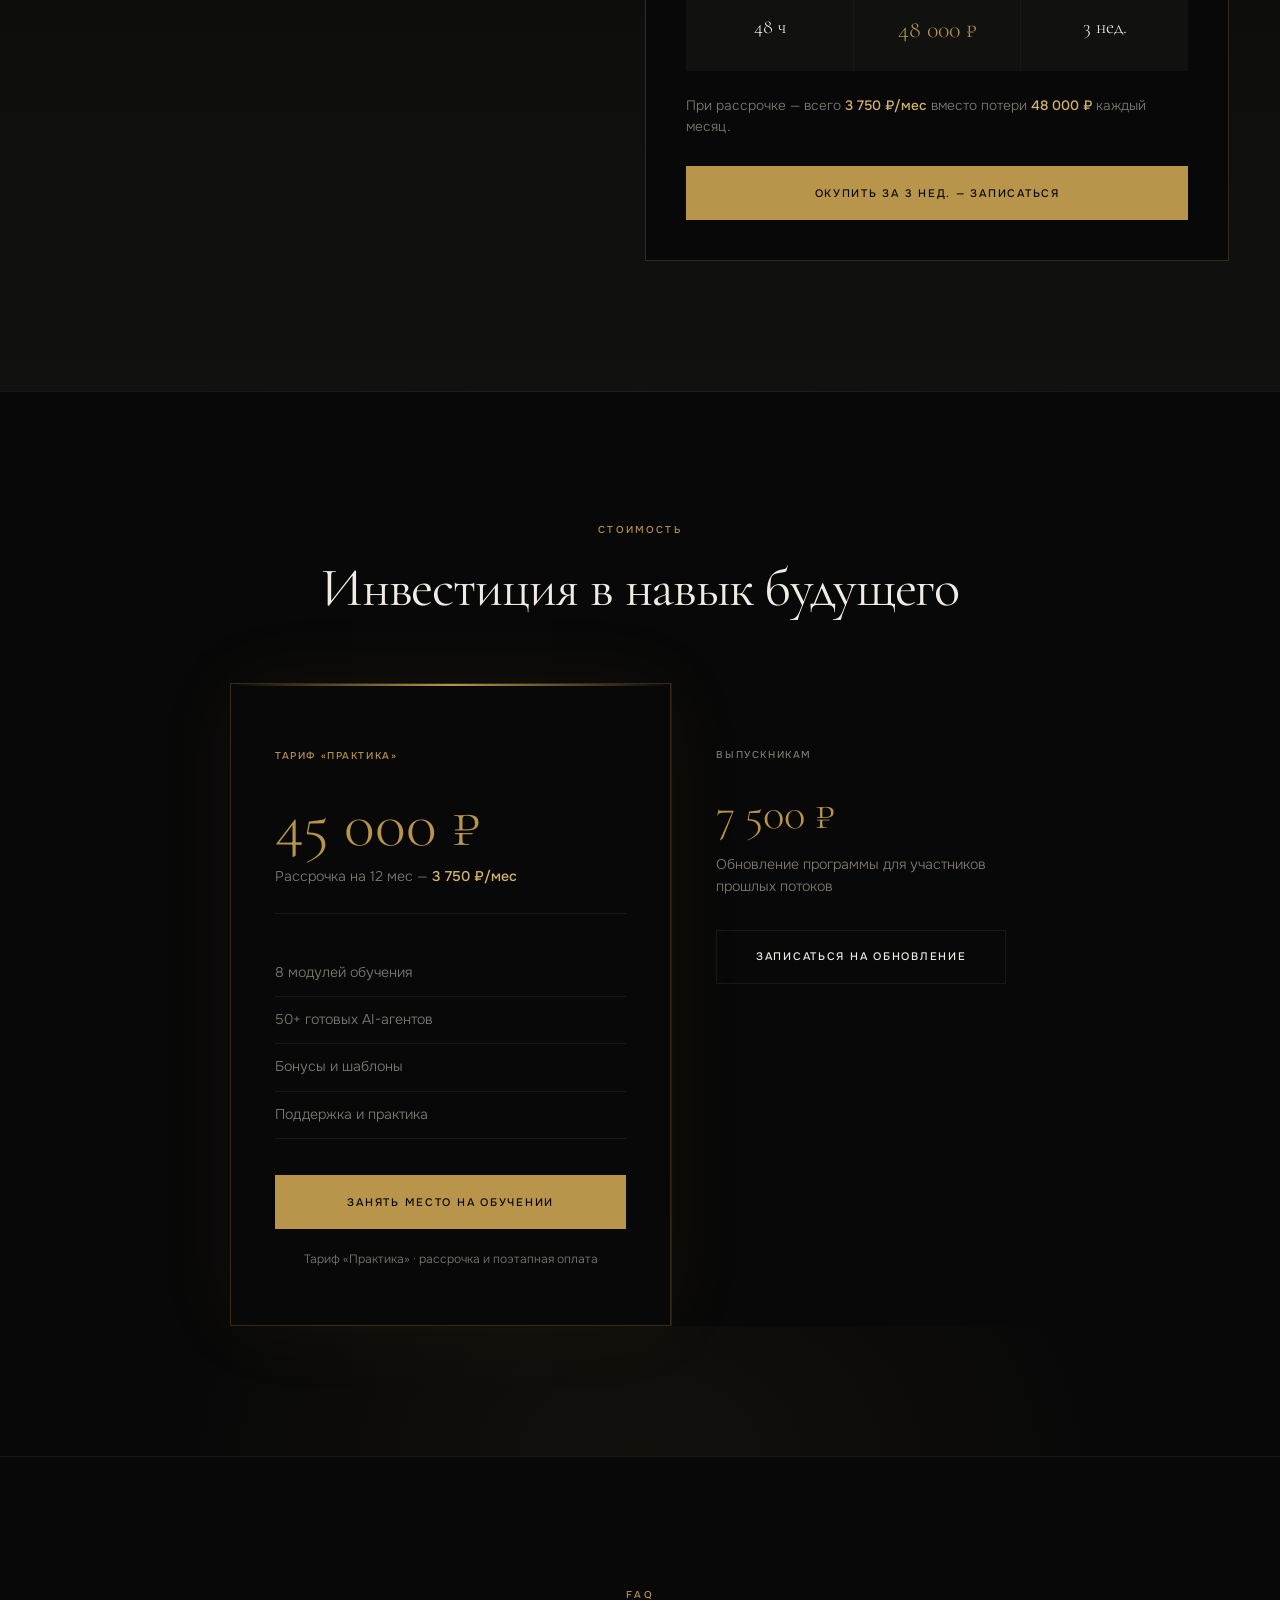
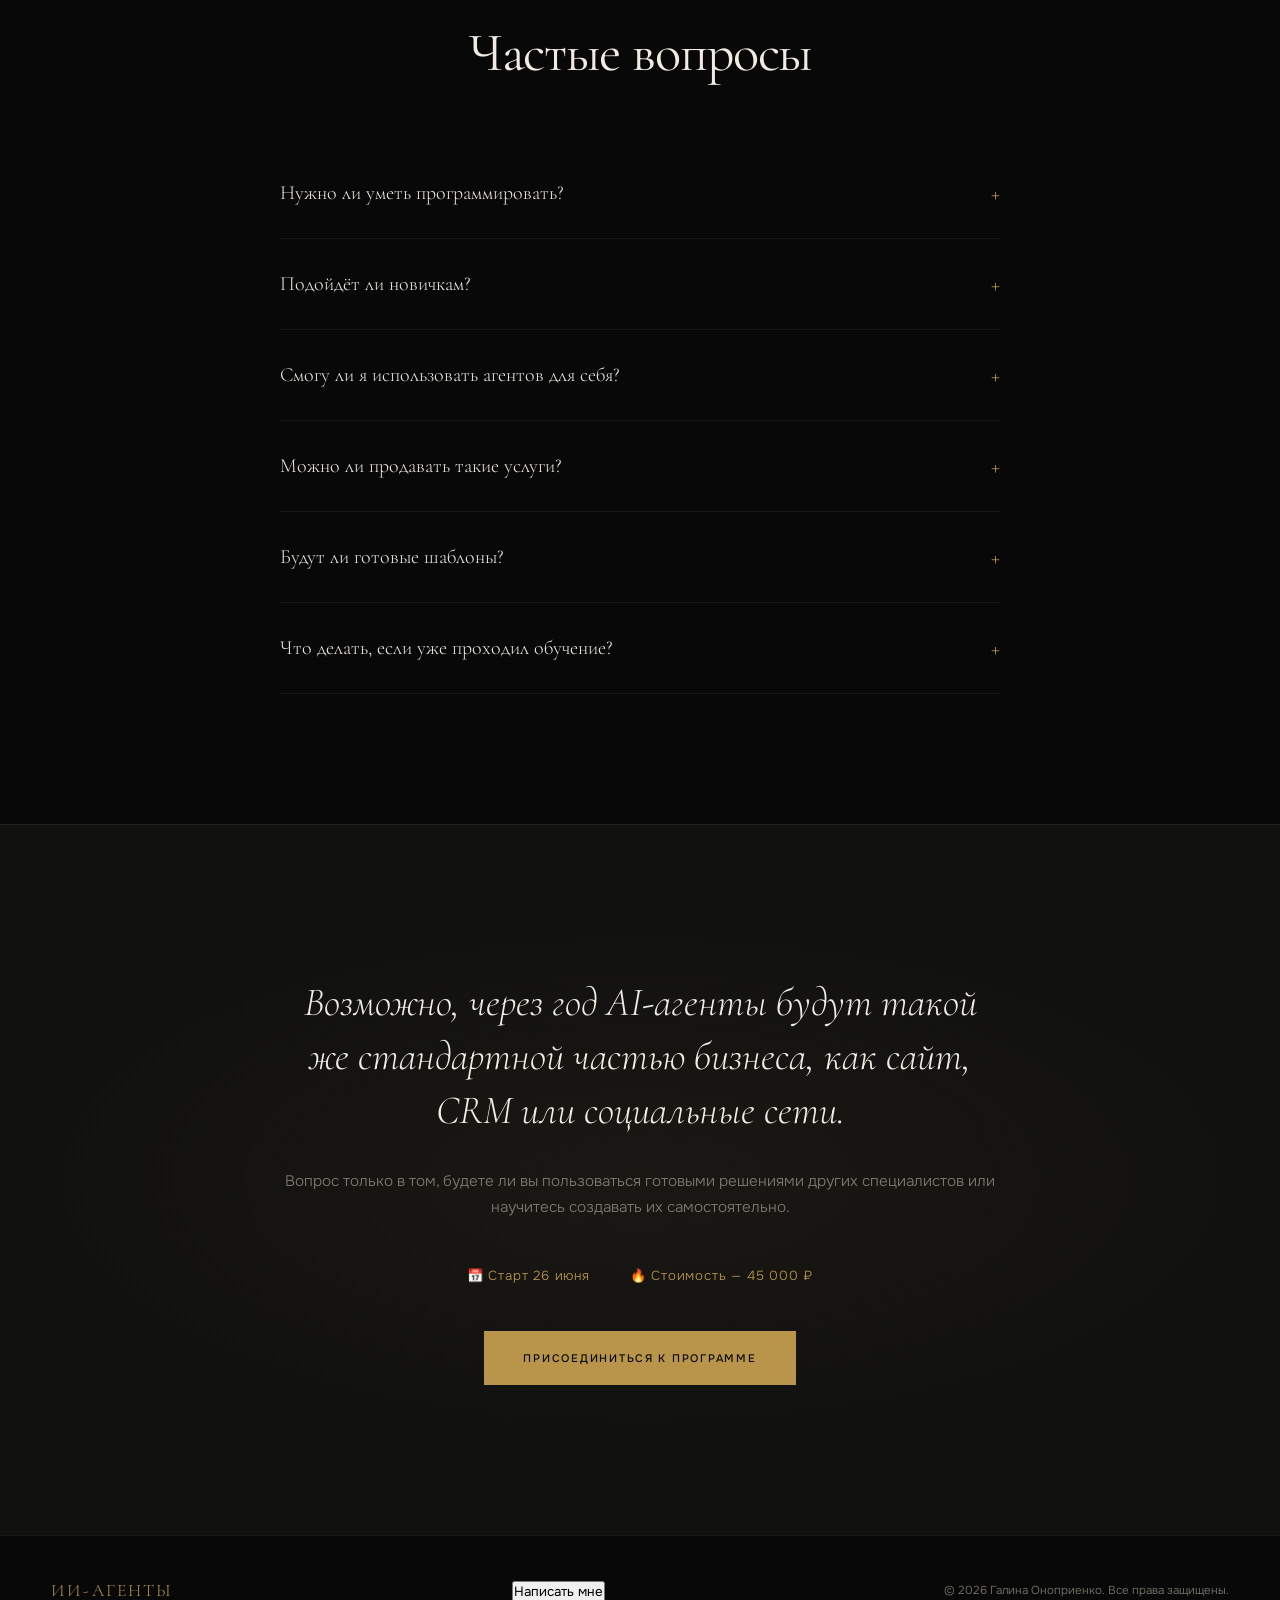
==== commit 52928b61: "поправила написать мне" ====
--- a/index.html
+++ b/index.html
@@ -9,6 +9,13 @@
   <link rel="preconnect" href="https://fonts.gstatic.com" crossorigin>
   <link href="https://fonts.googleapis.com/css2?family=Cormorant+Garamond:ital,wght@0,400;0,500;0,600;1,400&family=Onest:wght@300;400;500&display=swap" rel="stylesheet">
   <link rel="stylesheet" href="styles.css">
+  <style>
+    /* Критические стили — работают даже если styles.css не загрузился */
+    .modal { display: none; }
+    .modal.is-open { display: flex; }
+    .cookie-banner:not(.is-visible) { display: none; }
+    button { font-family: inherit; }
+  </style>
 </head>
 <body>
   <div class="grain" aria-hidden="true"></div>
@@ -25,8 +32,10 @@
         <a href="#faq">FAQ</a>
         <button type="button" class="nav__contact" id="openContactNav">Написать мне</button>
       </nav>
-      <button type="button" class="btn btn--sm btn--ghost" id="openContact">Написать мне</button>
-      <a href="#pricing" class="btn btn--sm">Забронировать</a>
+      <div class="header__actions">
+        <button type="button" class="btn btn--sm btn--ghost" id="openContact">Написать мне</button>
+        <a href="#pricing" class="btn btn--sm">Забронировать</a>
+      </div>
       <button class="burger" id="burger" aria-label="Меню">
         <span></span><span></span>
       </button>
@@ -667,7 +676,7 @@
   </footer>
 
   <!-- Contact modal -->
-  <div class="modal" id="contactModal" aria-hidden="true">
+  <div class="modal" id="contactModal" aria-hidden="true" hidden>
     <div class="modal__overlay" data-close-modal></div>
     <div class="modal__dialog" role="dialog" aria-labelledby="modalTitle" aria-modal="true">
       <button type="button" class="modal__close" id="closeContact" aria-label="Закрыть">×</button>
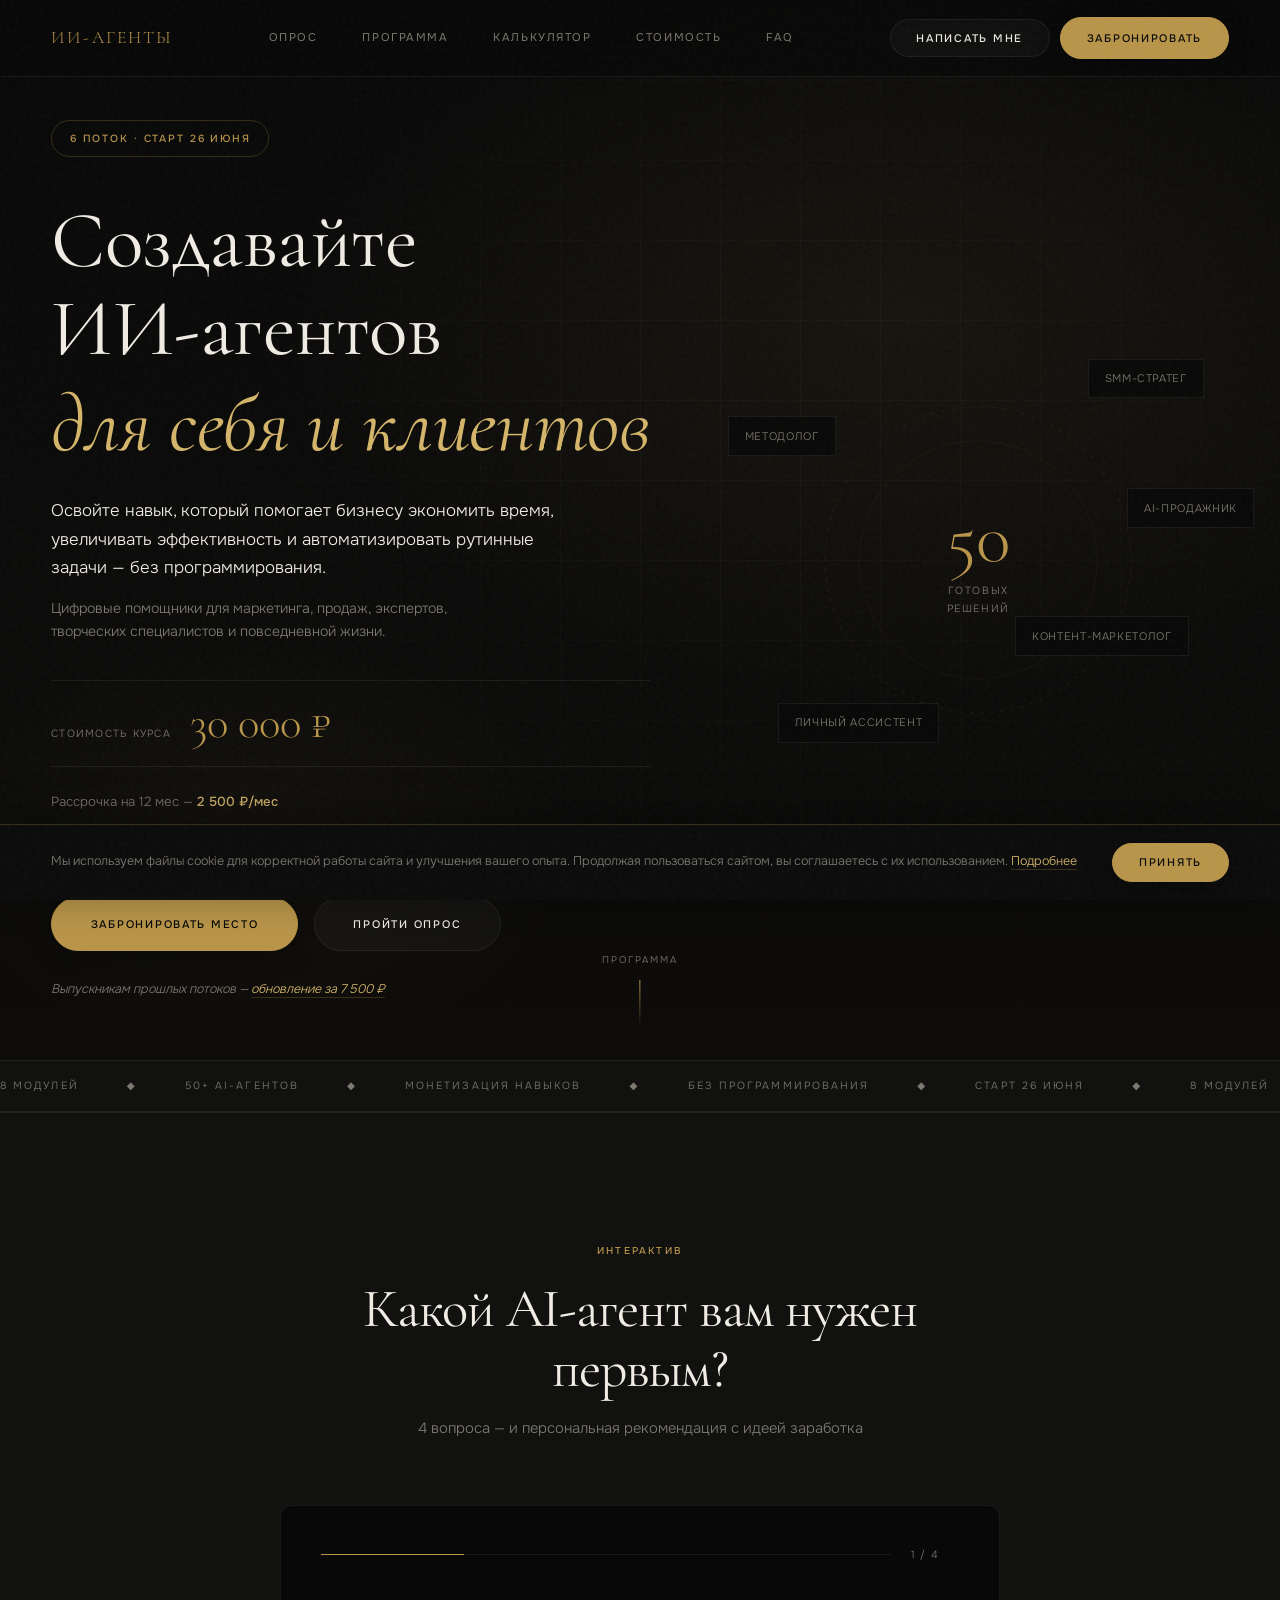
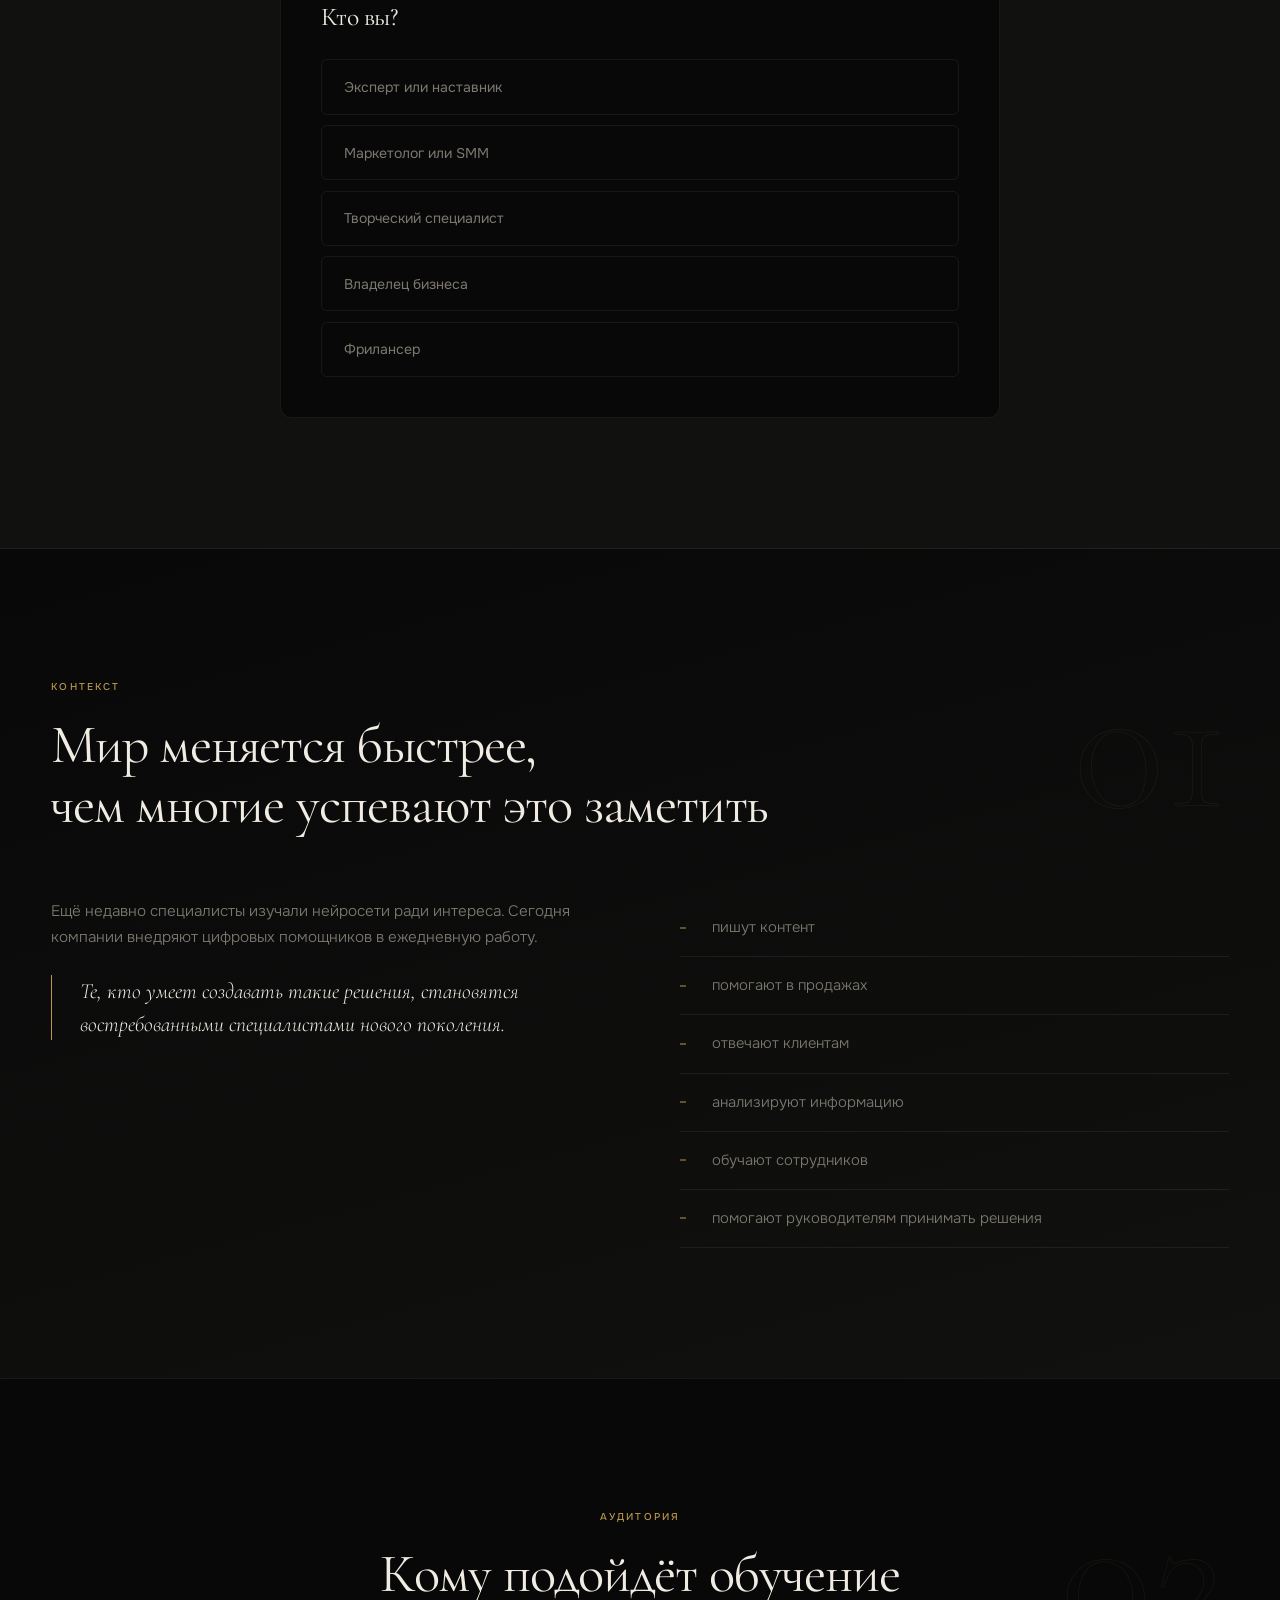
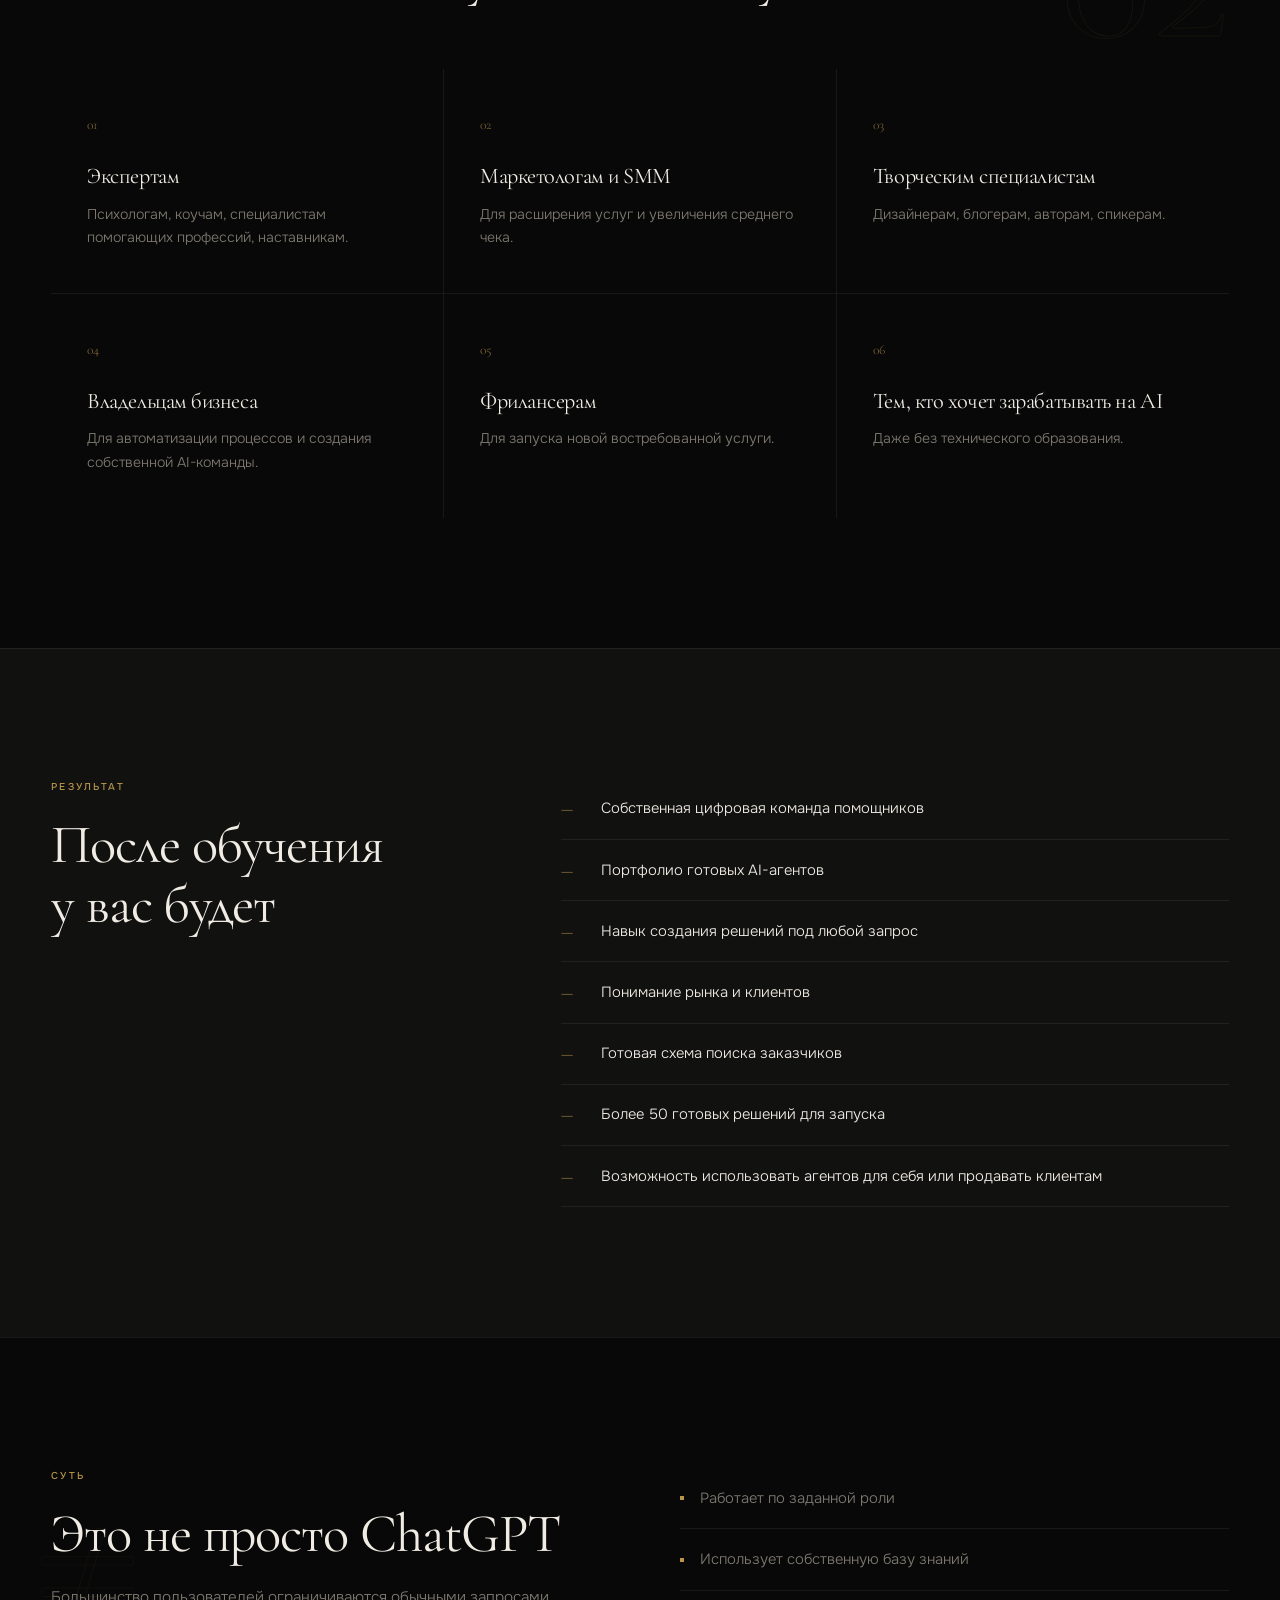
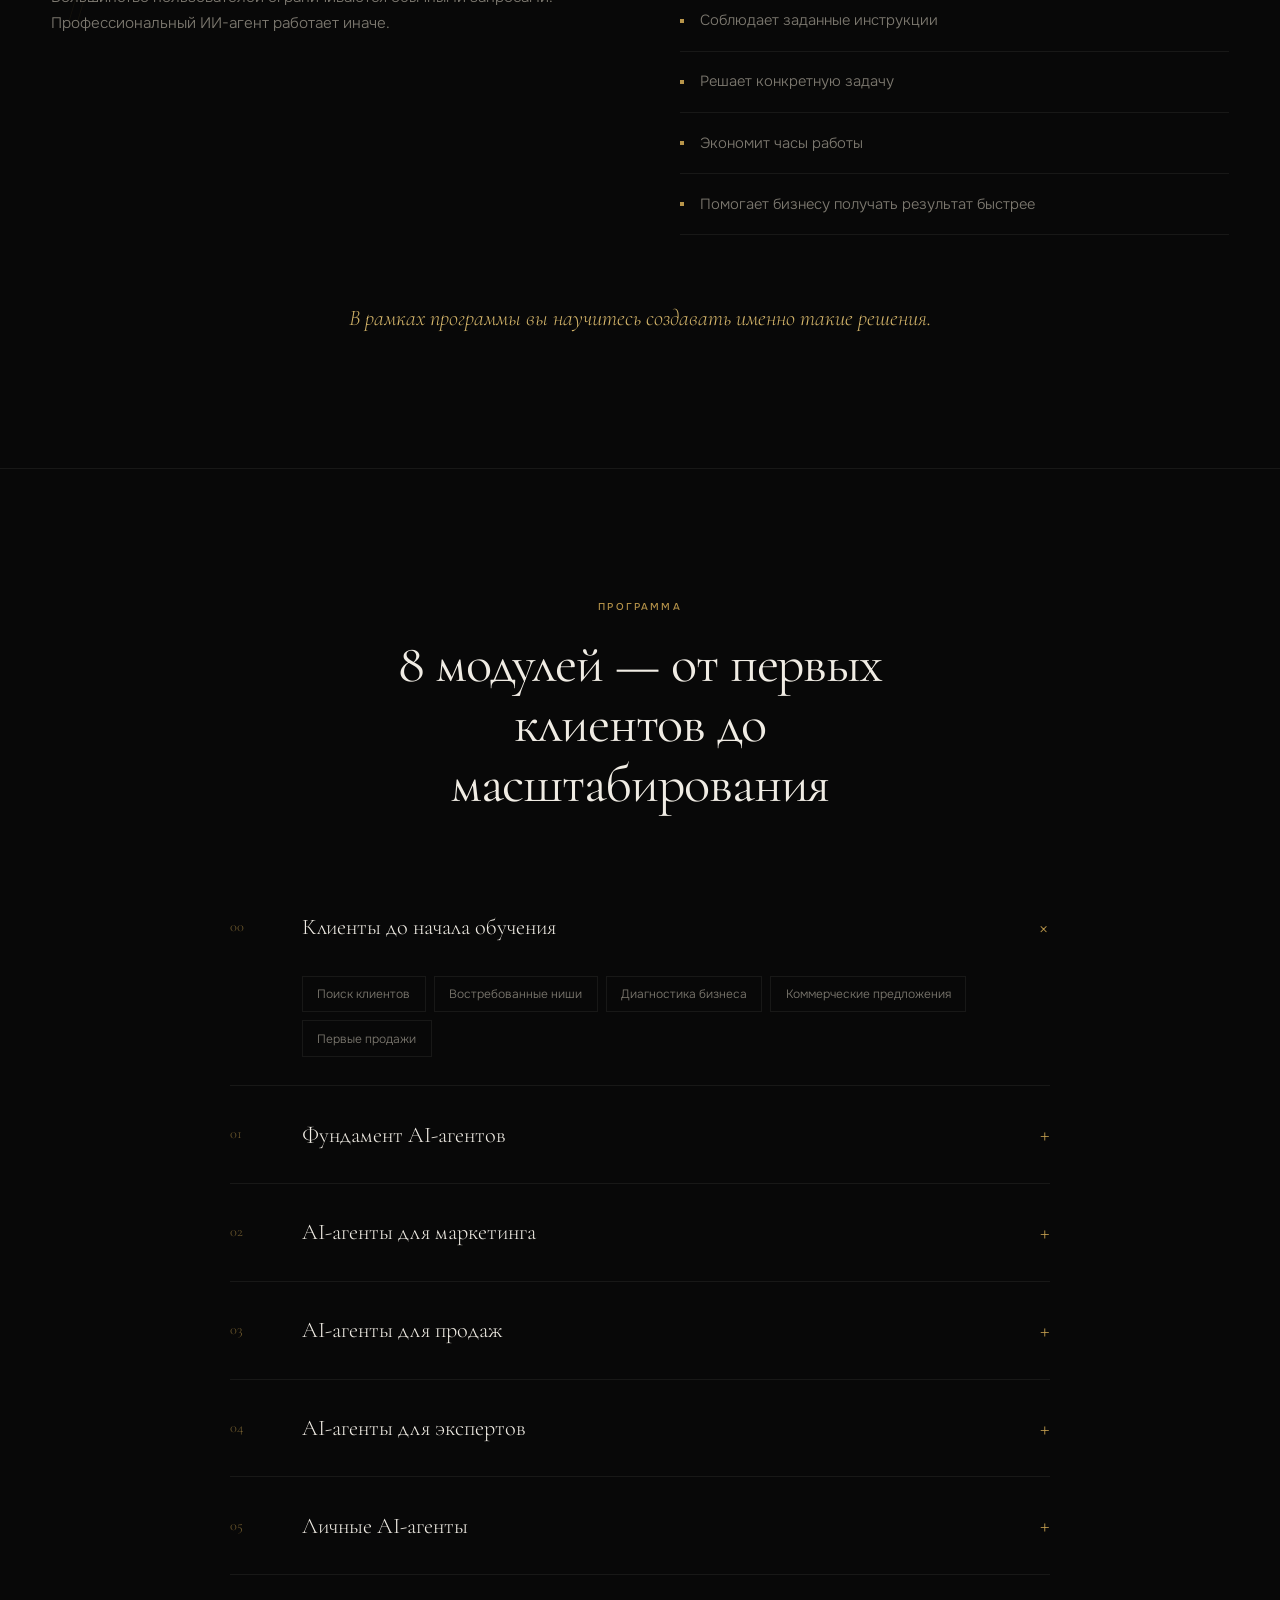
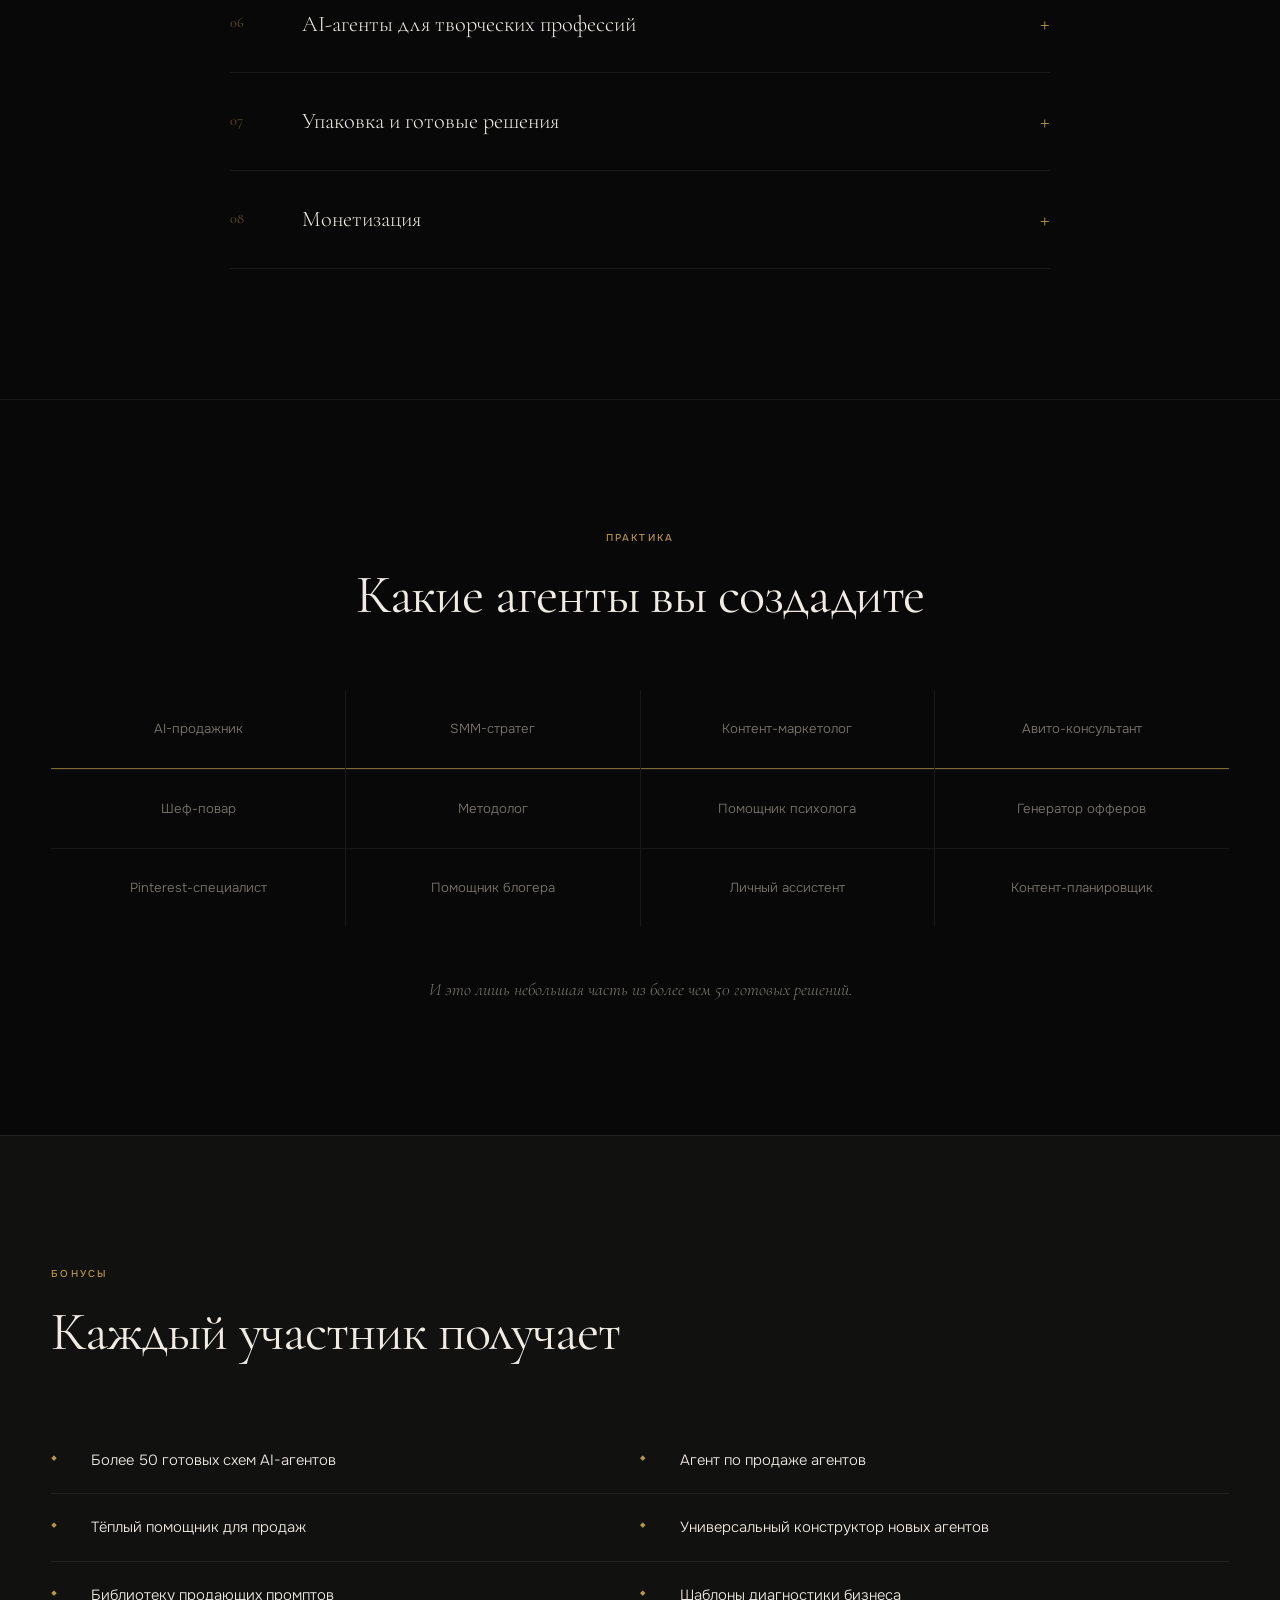
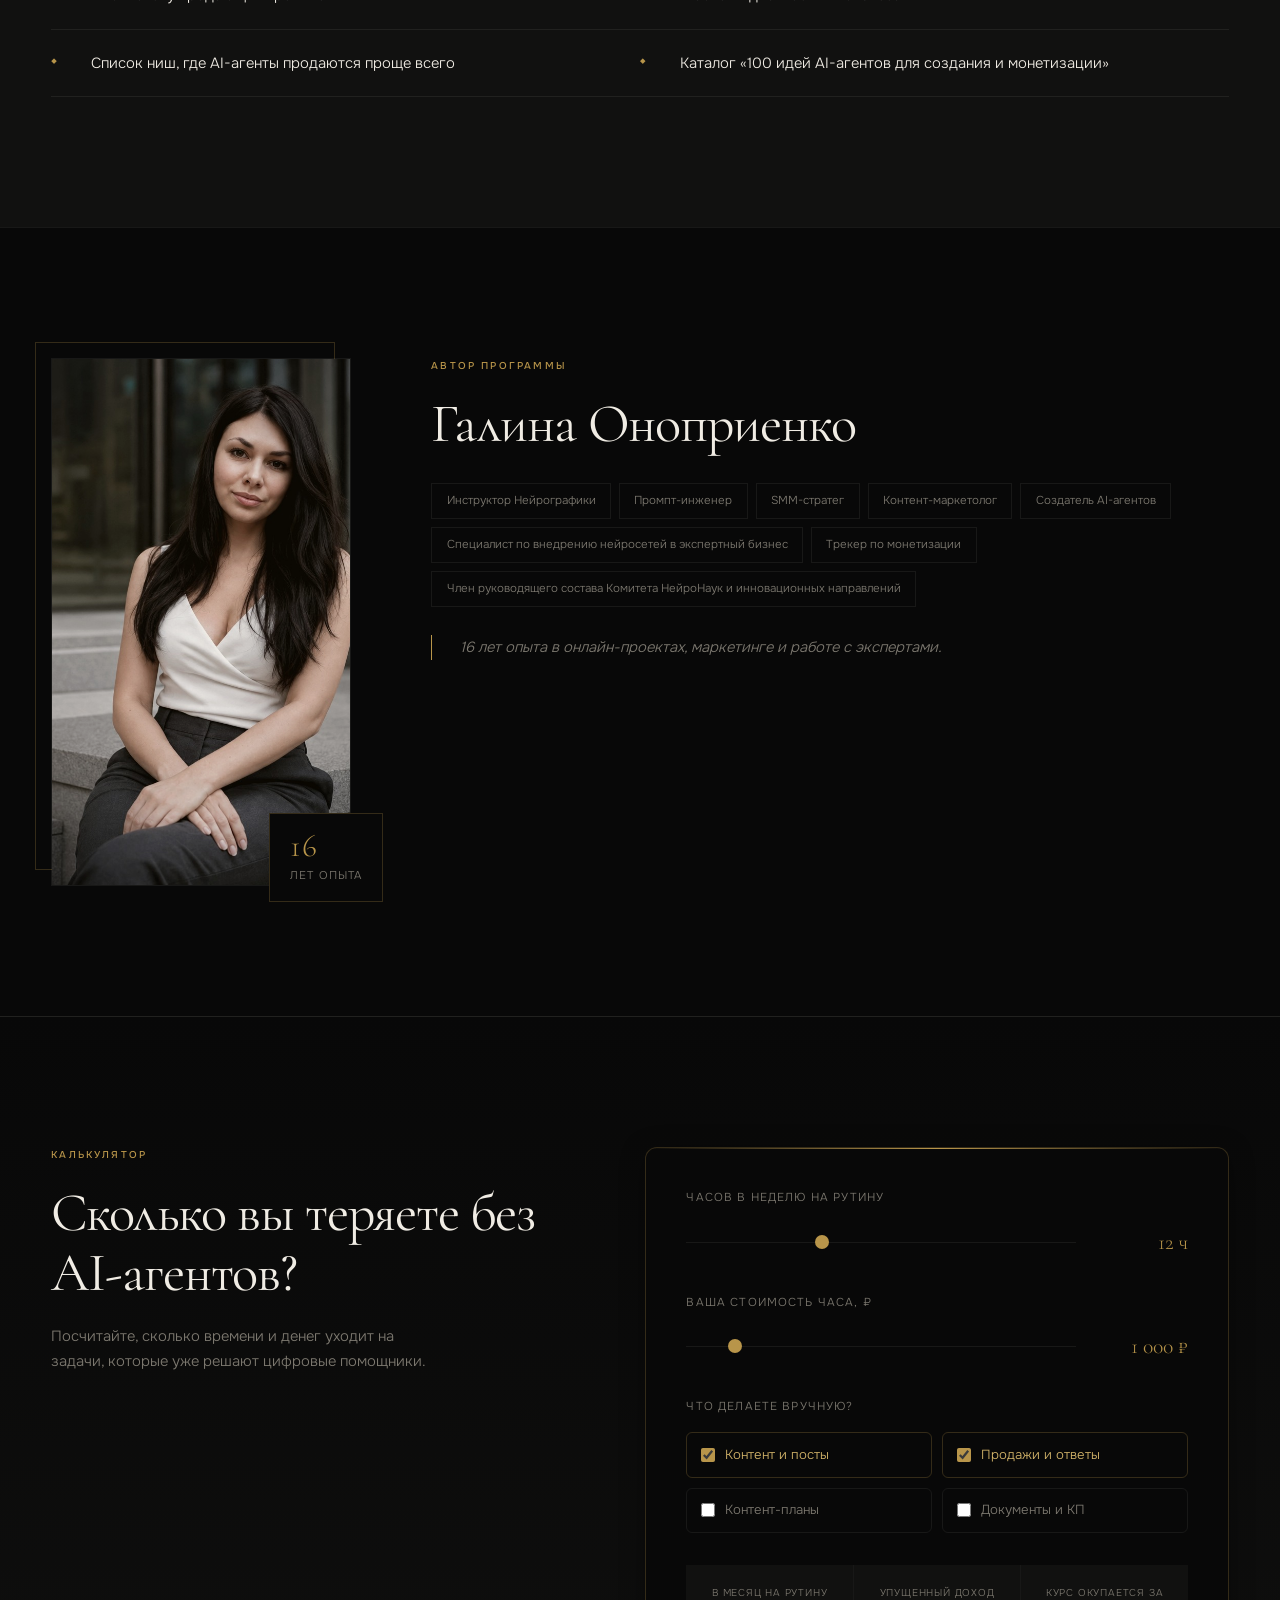
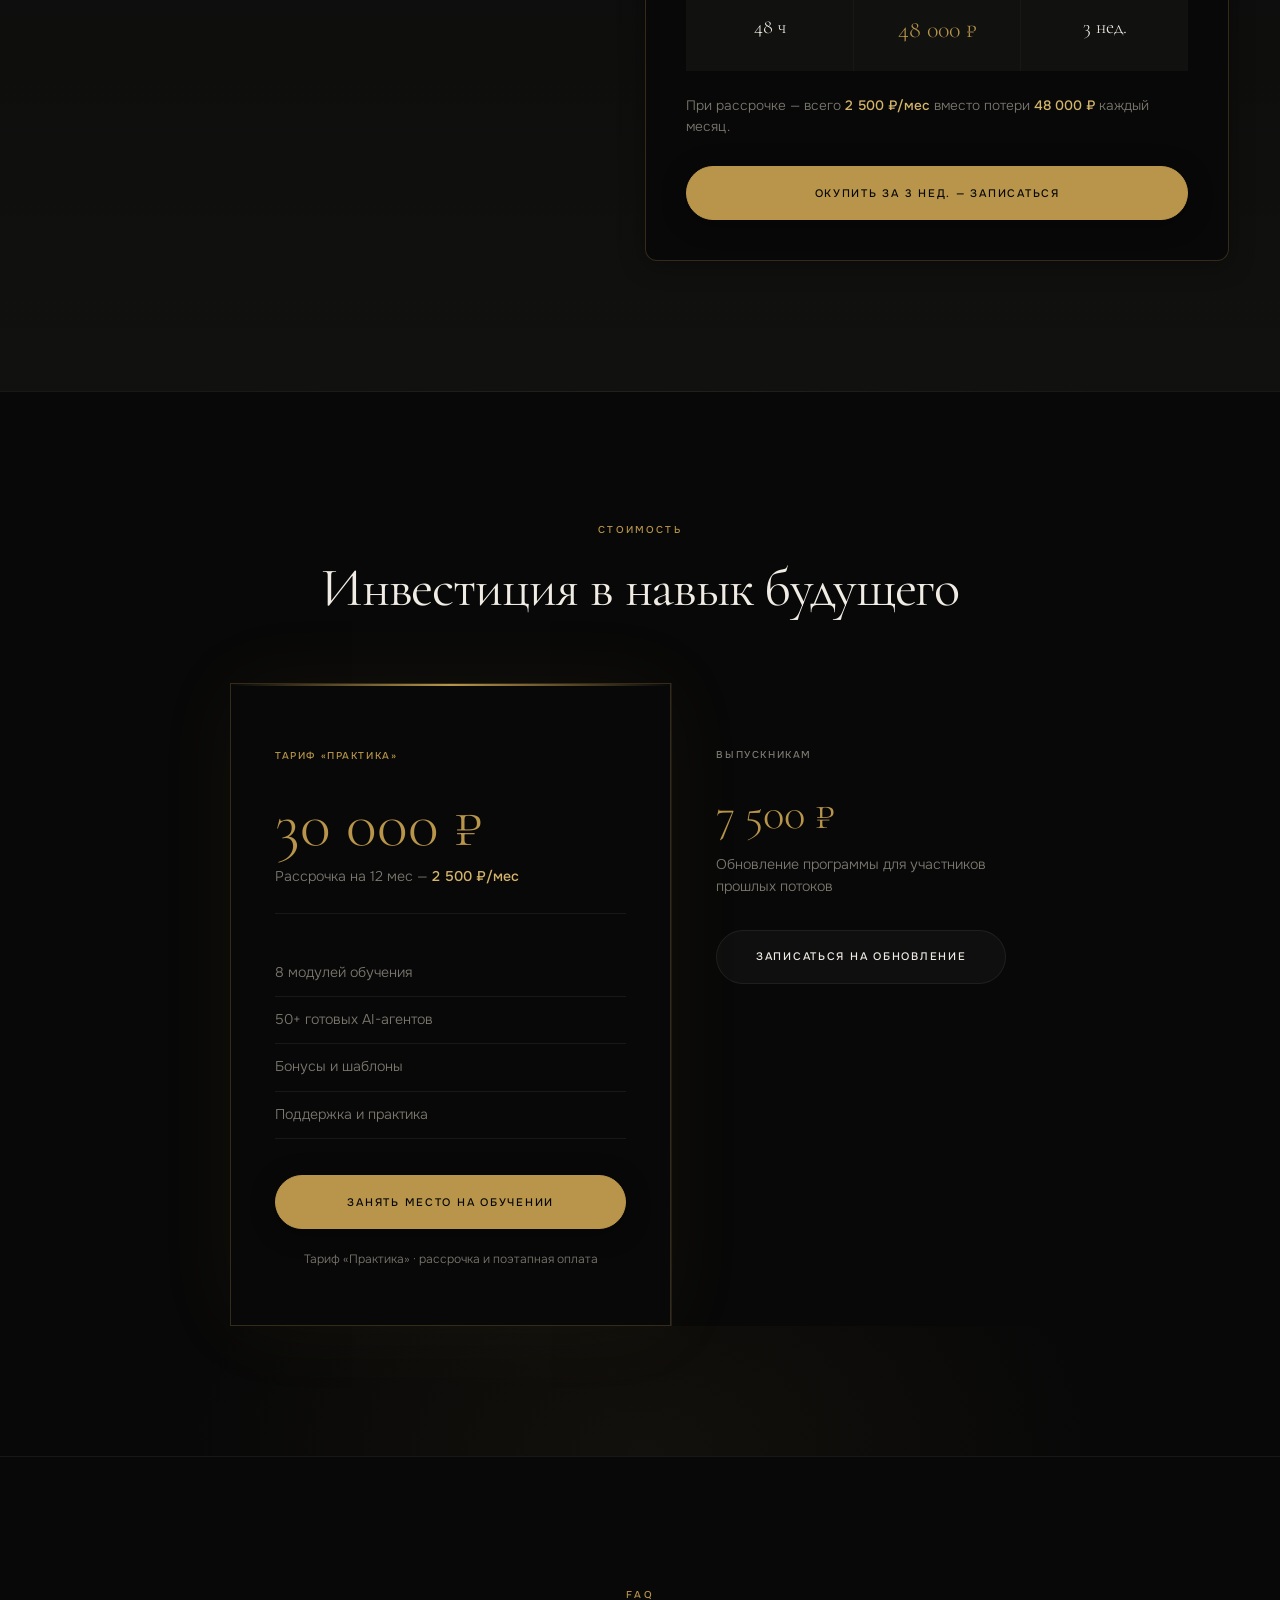
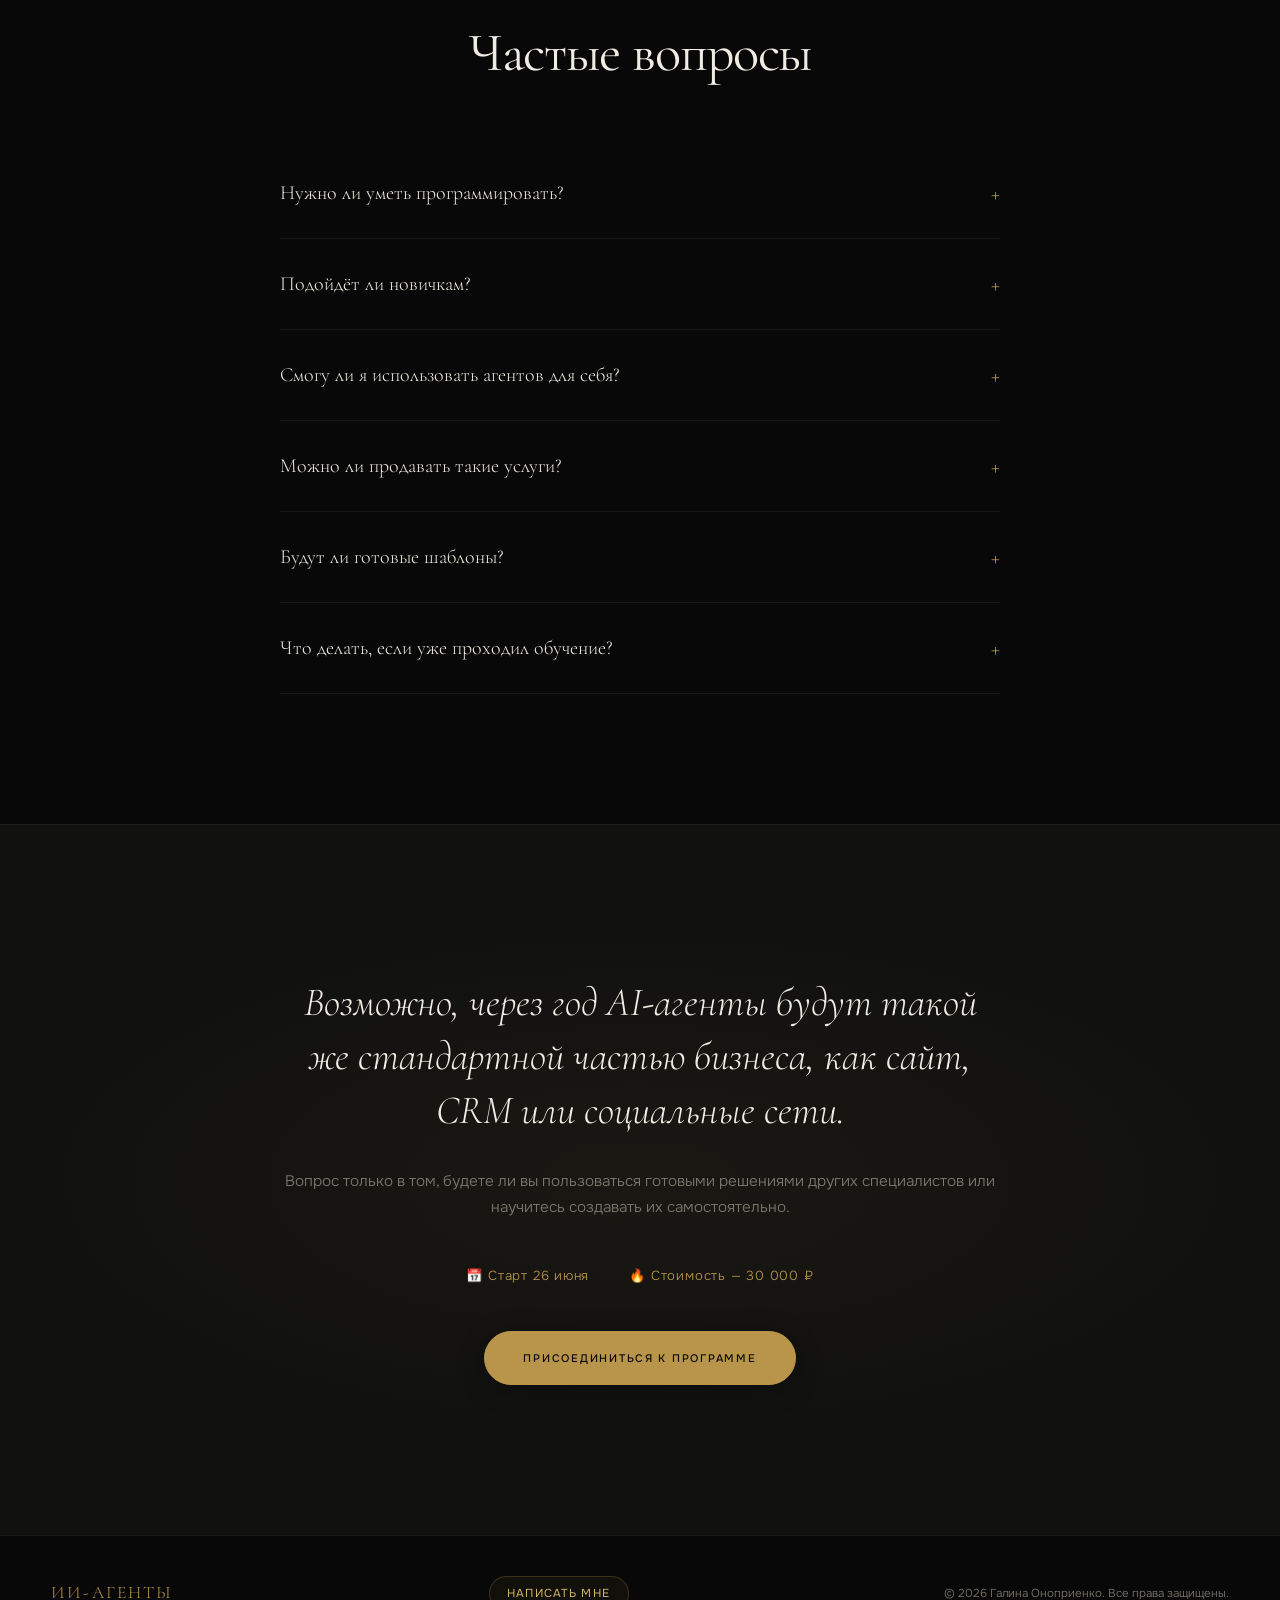
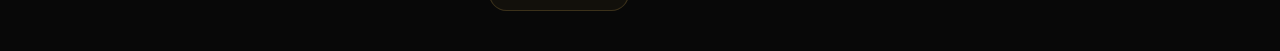
==== commit e33c70f4: "Снизить цену курса до 30 000 ₽ и рассрочку до 2 500 ₽/мес Co-authored-by: Cursor <cursoragent@cursor" ====
--- a/index.html
+++ b/index.html
@@ -14,7 +14,9 @@
     .modal { display: none; }
     .modal.is-open { display: flex; }
     .cookie-banner:not(.is-visible) { display: none; }
-    button { font-family: inherit; }
+    button { font-family: inherit; cursor: pointer; }
+    a.btn, button.btn { position: relative; z-index: 2; }
+    .hero__visual, .agent-chip { pointer-events: none; }
   </style>
 </head>
 <body>
@@ -36,7 +38,7 @@
         <button type="button" class="btn btn--sm btn--ghost" id="openContact">Написать мне</button>
         <a href="#pricing" class="btn btn--sm">Забронировать</a>
       </div>
-      <button class="burger" id="burger" aria-label="Меню">
+      <button type="button" class="burger" id="burger" aria-label="Меню" aria-expanded="false">
         <span></span><span></span>
       </button>
     </div>
@@ -65,9 +67,9 @@
           </p>
           <div class="hero__price">
             <span class="hero__price-label">Стоимость курса</span>
-            <span class="hero__price-value">45 000 ₽</span>
-          </div>
-          <p class="hero__installment">Рассрочка на 12 мес — <strong>3 750 ₽/мес</strong></p>
+            <span class="hero__price-value">30 000 ₽</span>
+          </div>
+          <p class="hero__installment">Рассрочка на 12 мес — <strong>2 500 ₽/мес</strong></p>
           <div class="hero__tags">
             <span>Рассрочка</span>
             <span>Поэтапная оплата</span>
@@ -490,12 +492,14 @@
           <div class="author__photo">
             <div class="author__frame" aria-hidden="true"></div>
             <img
-              src="images/author.jpg"
+              src="./images/author.jpg"
               alt="Галина Оноприенко — автор программы по созданию ИИ-агентов"
               class="author__img"
               width="396"
               height="528"
-              loading="lazy"
+              loading="eager"
+              decoding="async"
+              fetchpriority="high"
             >
             <p class="author__years"><span>16</span> лет опыта</p>
           </div>
@@ -571,7 +575,7 @@
             </div>
 
             <p class="calc-note" id="calcNote">
-              При рассрочке — всего <strong>3 750 ₽/мес</strong> вместо потери <strong id="calcLostShort">60 000 ₽</strong> каждый месяц.
+              При рассрочке — всего <strong>2 500 ₽/мес</strong> вместо потери <strong id="calcLostShort">60 000 ₽</strong> каждый месяц.
             </p>
 
             <a href="https://neirogalina.ru/page245" class="btn btn--full btn--magnetic" target="_blank" rel="noopener noreferrer">Окупить за 2 недели — записаться</a>
@@ -590,8 +594,8 @@
         <div class="pricing">
           <div class="pricing__card pricing__card--main">
             <div class="pricing__badge">Тариф «Практика»</div>
-            <div class="pricing__amount">45 000 ₽</div>
-            <p class="pricing__installment">Рассрочка на 12 мес — <strong>3 750 ₽/мес</strong></p>
+            <div class="pricing__amount">30 000 ₽</div>
+            <p class="pricing__installment">Рассрочка на 12 мес — <strong>2 500 ₽/мес</strong></p>
             <ul class="pricing__features">
               <li>8 модулей обучения</li>
               <li>50+ готовых AI-агентов</li>
@@ -660,7 +664,7 @@
         </p>
         <div class="final-meta">
           <span>📅 Старт 26 июня</span>
-          <span>🔥 Стоимость — 45 000 ₽</span>
+          <span>🔥 Стоимость — 30 000 ₽</span>
         </div>
         <a href="https://neirogalina.ru/page245" class="btn btn--magnetic" target="_blank" rel="noopener noreferrer">Присоединиться к программе</a>
       </div>
@@ -738,4 +742,4 @@
 
   <script src="script.js"></script>
 </body>
-</html>
+</html>
--- a/styles.css
+++ b/styles.css
@@ -12,7 +12,12 @@
   --border-accent: rgba(184, 149, 74, 0.25);
   --font-display: 'Cormorant Garamond', Georgia, serif;
   --font-body: 'Onest', system-ui, sans-serif;
-  --radius: 0;
+  --radius: 6px;
+  --radius-sm: 4px;
+  --radius-lg: 12px;
+  --radius-pill: 100px;
+  --shadow-soft: 0 4px 24px rgba(0, 0, 0, 0.35);
+  --shadow-glow: 0 8px 40px rgba(184, 149, 74, 0.18);
   --transition: 0.4s cubic-bezier(0.22, 1, 0.36, 1);
   --ease-out: cubic-bezier(0.16, 1, 0.3, 1);
 }
@@ -34,6 +39,12 @@
 img { max-width: 100%; display: block; }
 a { color: inherit; text-decoration: none; }
 ul { list-style: none; }
+
+button {
+  font-family: inherit;
+  -webkit-appearance: none;
+  appearance: none;
+}
 
 .container { width: min(1180px, 92vw); margin-inline: auto; }
 .container--narrow { width: min(720px, 92vw); }
@@ -95,7 +106,14 @@
   align-items: center;
   justify-content: space-between;
   height: 76px;
-  gap: 2rem;
+  gap: 1.5rem;
+}
+
+.header__actions {
+  display: flex;
+  align-items: center;
+  gap: 0.65rem;
+  flex-shrink: 0;
 }
 
 .logo {
@@ -131,6 +149,25 @@
 
 .nav a:hover { color: var(--text); }
 .nav a:hover::after { width: 100%; }
+
+.nav__contact {
+  display: none;
+  font-family: var(--font-body);
+  font-size: 0.7rem;
+  font-weight: 400;
+  letter-spacing: 0.14em;
+  text-transform: uppercase;
+  color: var(--accent-light);
+  background: none;
+  border: none;
+  cursor: pointer;
+  padding: 0.5rem 0;
+  text-align: left;
+  transition: color var(--transition);
+  width: 100%;
+}
+
+.nav__contact:hover { color: var(--accent); }
 
 .burger {
   display: none;
@@ -167,11 +204,13 @@
   background: var(--accent);
   color: var(--bg);
   border: 1px solid var(--accent);
+  border-radius: var(--radius-pill);
   cursor: pointer;
   transition: all var(--transition);
   white-space: nowrap;
   position: relative;
   overflow: hidden;
+  box-shadow: var(--shadow-soft);
 }
 
 .btn::before {
@@ -188,11 +227,12 @@
 .btn:hover {
   background: var(--accent-light);
   border-color: var(--accent-light);
-  box-shadow: 0 8px 32px var(--accent-glow);
+  box-shadow: var(--shadow-glow);
+  transform: translateY(-1px);
 }
 
 .btn--ghost {
-  background: transparent;
+  background: rgba(240, 236, 228, 0.03);
   color: var(--text);
   border-color: var(--border);
   box-shadow: none;
@@ -200,9 +240,10 @@
 
 .btn--ghost:hover {
   border-color: var(--accent);
-  color: var(--accent);
-  background: transparent;
-  box-shadow: none;
+  color: var(--accent-light);
+  background: rgba(184, 149, 74, 0.06);
+  box-shadow: 0 0 24px rgba(184, 149, 74, 0.1);
+  transform: translateY(-1px);
 }
 
 .btn--sm { padding: 0.7rem 1.6rem; }
@@ -260,6 +301,7 @@
   text-transform: uppercase;
   color: var(--accent);
   border: 1px solid var(--border-accent);
+  border-radius: var(--radius-pill);
   padding: 0.55rem 1.1rem;
   margin-bottom: 2.5rem;
 }
@@ -1183,6 +1225,7 @@
 
 .quiz {
   border: 1px solid var(--border);
+  border-radius: var(--radius-lg);
   padding: 2.5rem;
   background: var(--bg);
   position: relative;
@@ -1247,6 +1290,7 @@
   color: var(--text-muted);
   background: transparent;
   border: 1px solid var(--border);
+  border-radius: var(--radius);
   cursor: pointer;
   transition: all var(--transition);
 }
@@ -1359,9 +1403,11 @@
 
 .calc-panel {
   border: 1px solid var(--border-accent);
+  border-radius: var(--radius-lg);
   padding: 2.5rem;
   background: var(--bg);
   position: relative;
+  box-shadow: var(--shadow-soft);
 }
 
 .calc-panel::before {
@@ -1455,6 +1501,7 @@
   cursor: pointer;
   padding: 0.65rem 0.85rem;
   border: 1px solid var(--border);
+  border-radius: var(--radius);
   transition: all var(--transition);
 }
 
@@ -1512,6 +1559,321 @@
 }
 
 .calc-note strong { color: var(--accent-light); font-weight: 500; }
+
+/* ─── Modal & contact form ─── */
+.modal {
+  position: fixed;
+  inset: 0;
+  z-index: 200;
+  display: none;
+  align-items: center;
+  justify-content: center;
+  padding: 1.5rem;
+  opacity: 0;
+  visibility: hidden;
+  transition: opacity 0.4s var(--ease-out), visibility 0.4s;
+}
+
+.modal.is-open {
+  display: flex;
+  opacity: 1;
+  visibility: visible;
+}
+
+.modal[hidden] {
+  display: none !important;
+}
+
+.modal.is-open[hidden] {
+  display: flex !important;
+}
+
+.modal__overlay {
+  position: absolute;
+  inset: 0;
+  background: rgba(8, 8, 8, 0.92);
+  backdrop-filter: blur(12px);
+  -webkit-backdrop-filter: blur(12px);
+}
+
+.modal__dialog {
+  position: relative;
+  width: min(440px, 100%);
+  max-height: 90vh;
+  overflow-y: auto;
+  background: linear-gradient(165deg, var(--bg-elevated) 0%, var(--bg) 100%);
+  border: 1px solid var(--border-accent);
+  border-radius: var(--radius-lg);
+  padding: 2.5rem 2rem;
+  box-shadow: var(--shadow-glow), 0 24px 80px rgba(0, 0, 0, 0.5);
+  transform: translateY(20px) scale(0.97);
+  transition: transform 0.45s var(--ease-out);
+}
+
+.modal.is-open .modal__dialog {
+  transform: translateY(0) scale(1);
+}
+
+.modal__close {
+  position: absolute;
+  top: 1rem;
+  right: 1rem;
+  width: 2.25rem;
+  height: 2.25rem;
+  display: flex;
+  align-items: center;
+  justify-content: center;
+  font-size: 1.35rem;
+  line-height: 1;
+  color: var(--text-muted);
+  background: rgba(255, 255, 255, 0.04);
+  border: 1px solid var(--border);
+  border-radius: 50%;
+  cursor: pointer;
+  transition: all var(--transition);
+}
+
+.modal__close:hover {
+  color: var(--accent);
+  border-color: var(--border-accent);
+  background: rgba(184, 149, 74, 0.08);
+}
+
+.modal__content {
+  display: flex;
+  flex-direction: column;
+}
+
+.modal__title {
+  font-family: var(--font-display);
+  font-size: 1.75rem;
+  margin-bottom: 0.5rem;
+}
+
+.modal__desc {
+  font-size: 0.88rem;
+  color: var(--text-muted);
+  margin-bottom: 1.75rem;
+  line-height: 1.65;
+}
+
+.contact-form {
+  display: flex;
+  flex-direction: column;
+  gap: 0;
+}
+
+.contact-form__field {
+  margin-bottom: 1.1rem;
+}
+
+.contact-form__field label {
+  display: block;
+  font-size: 0.65rem;
+  letter-spacing: 0.12em;
+  text-transform: uppercase;
+  color: var(--text-muted);
+  margin-bottom: 0.45rem;
+}
+
+.contact-form__field input[type="text"],
+.contact-form__field input[type="email"],
+.contact-form__field input[type="tel"] {
+  width: 100%;
+  padding: 0.9rem 1.1rem;
+  font-family: var(--font-body);
+  font-size: 0.9rem;
+  font-weight: 300;
+  color: var(--text);
+  background: rgba(255, 255, 255, 0.03);
+  border: 1px solid var(--border);
+  border-radius: var(--radius);
+  outline: none;
+  transition: border-color var(--transition), box-shadow var(--transition), background var(--transition);
+  -webkit-appearance: none;
+  appearance: none;
+}
+
+.contact-form__field input::placeholder {
+  color: rgba(125, 121, 112, 0.6);
+}
+
+.contact-form__field input:hover {
+  border-color: rgba(184, 149, 74, 0.2);
+  background: rgba(255, 255, 255, 0.04);
+}
+
+.contact-form__field input:focus {
+  border-color: var(--accent);
+  background: rgba(184, 149, 74, 0.04);
+  box-shadow: 0 0 0 3px rgba(184, 149, 74, 0.12);
+}
+
+.contact-form__field input.is-invalid {
+  border-color: rgba(200, 80, 80, 0.6);
+  box-shadow: 0 0 0 3px rgba(200, 80, 80, 0.1);
+}
+
+.contact-form__consent {
+  display: flex;
+  align-items: flex-start;
+  gap: 0.75rem;
+  margin: 0.5rem 0 0.25rem;
+  padding: 0.85rem 1rem;
+  cursor: pointer;
+  font-size: 0.76rem;
+  color: var(--text-muted);
+  line-height: 1.55;
+  background: rgba(255, 255, 255, 0.02);
+  border: 1px solid var(--border);
+  border-radius: var(--radius);
+  transition: border-color var(--transition), background var(--transition);
+}
+
+.contact-form__consent:has(input:checked) {
+  border-color: var(--border-accent);
+  background: rgba(184, 149, 74, 0.04);
+}
+
+.contact-form__consent input {
+  flex-shrink: 0;
+  width: 17px;
+  height: 17px;
+  margin-top: 1px;
+  accent-color: var(--accent);
+  cursor: pointer;
+  border-radius: var(--radius-sm);
+}
+
+.contact-form__consent a {
+  color: var(--accent-light);
+  text-decoration: underline;
+  text-decoration-color: var(--border-accent);
+  text-underline-offset: 2px;
+  transition: color var(--transition);
+}
+
+.contact-form__consent a:hover { color: var(--accent); }
+
+.contact-form__error {
+  display: block;
+  min-height: 1rem;
+  margin-top: 0.25rem;
+  font-size: 0.72rem;
+  color: #d47070;
+}
+
+.contact-form .btn {
+  margin-top: 1.25rem;
+  border-radius: var(--radius-pill);
+}
+
+.contact-form .btn:disabled {
+  opacity: 0.45;
+  cursor: not-allowed;
+  transform: none;
+  box-shadow: none;
+}
+
+.modal__success {
+  text-align: center;
+  padding: 1rem 0;
+}
+
+.modal__success-icon {
+  display: flex;
+  align-items: center;
+  justify-content: center;
+  width: 3.5rem;
+  height: 3.5rem;
+  margin: 0 auto 1.5rem;
+  font-size: 1.25rem;
+  color: var(--accent);
+  border: 1px solid var(--border-accent);
+  border-radius: 50%;
+}
+
+.footer__contact {
+  font-family: var(--font-body);
+  font-size: 0.72rem;
+  letter-spacing: 0.1em;
+  text-transform: uppercase;
+  color: var(--accent-light);
+  background: rgba(184, 149, 74, 0.06);
+  border: 1px solid var(--border-accent);
+  border-radius: var(--radius-pill);
+  cursor: pointer;
+  padding: 0.55rem 1.1rem;
+  transition: all var(--transition);
+}
+
+.footer__contact:hover {
+  color: var(--accent);
+  background: rgba(184, 149, 74, 0.12);
+  box-shadow: 0 0 20px rgba(184, 149, 74, 0.12);
+}
+
+body.modal-open { overflow: hidden; }
+
+/* ─── Cookie banner ─── */
+.cookie-banner {
+  position: fixed;
+  bottom: 0;
+  left: 0;
+  right: 0;
+  z-index: 150;
+  padding: 1.15rem 1.5rem;
+  background: rgba(12, 12, 12, 0.96);
+  border-top: 1px solid var(--border-accent);
+  backdrop-filter: blur(16px);
+  -webkit-backdrop-filter: blur(16px);
+  box-shadow: 0 -8px 40px rgba(0, 0, 0, 0.4);
+  transform: translateY(100%);
+  opacity: 0;
+  visibility: hidden;
+  transition: transform 0.5s var(--ease-out), opacity 0.5s var(--ease-out), visibility 0.5s;
+}
+
+.cookie-banner:not(.is-visible) {
+  display: none;
+}
+
+.cookie-banner.is-visible {
+  display: block;
+  transform: translateY(0);
+  opacity: 1;
+  visibility: visible;
+}
+
+.cookie-banner__inner {
+  width: min(1180px, 92vw);
+  margin-inline: auto;
+  display: flex;
+  align-items: center;
+  justify-content: space-between;
+  gap: 1.5rem;
+  flex-wrap: wrap;
+}
+
+.cookie-banner__text {
+  flex: 1;
+  min-width: 240px;
+  font-size: 0.78rem;
+  color: var(--text-muted);
+  line-height: 1.6;
+}
+
+.cookie-banner__text a {
+  color: var(--accent-light);
+  border-bottom: 1px solid var(--border-accent);
+  transition: color var(--transition);
+}
+
+.cookie-banner__text a:hover { color: var(--accent); }
+
+.cookie-banner__btn {
+  flex-shrink: 0;
+}
 
 /* ─── Hero load animation ─── */
 @keyframes fadeUp {
@@ -1644,7 +2006,11 @@
   }
 
   .nav.is-open { display: flex; }
-  .header .btn--sm { display: none; }
+
+  .nav.is-open .nav__contact { display: block; }
+
+  .header__actions { display: none; }
+
   .burger { display: flex; }
 
   .module__topics { padding-left: 0; }
@@ -1668,4 +2034,12 @@
   .agents-grid { grid-template-columns: 1fr; }
 
   .hero__scroll { display: none; }
-}
+
+  .cookie-banner__inner {
+    flex-direction: column;
+    align-items: stretch;
+    text-align: center;
+  }
+
+  .cookie-banner__btn { width: 100%; }
+}
